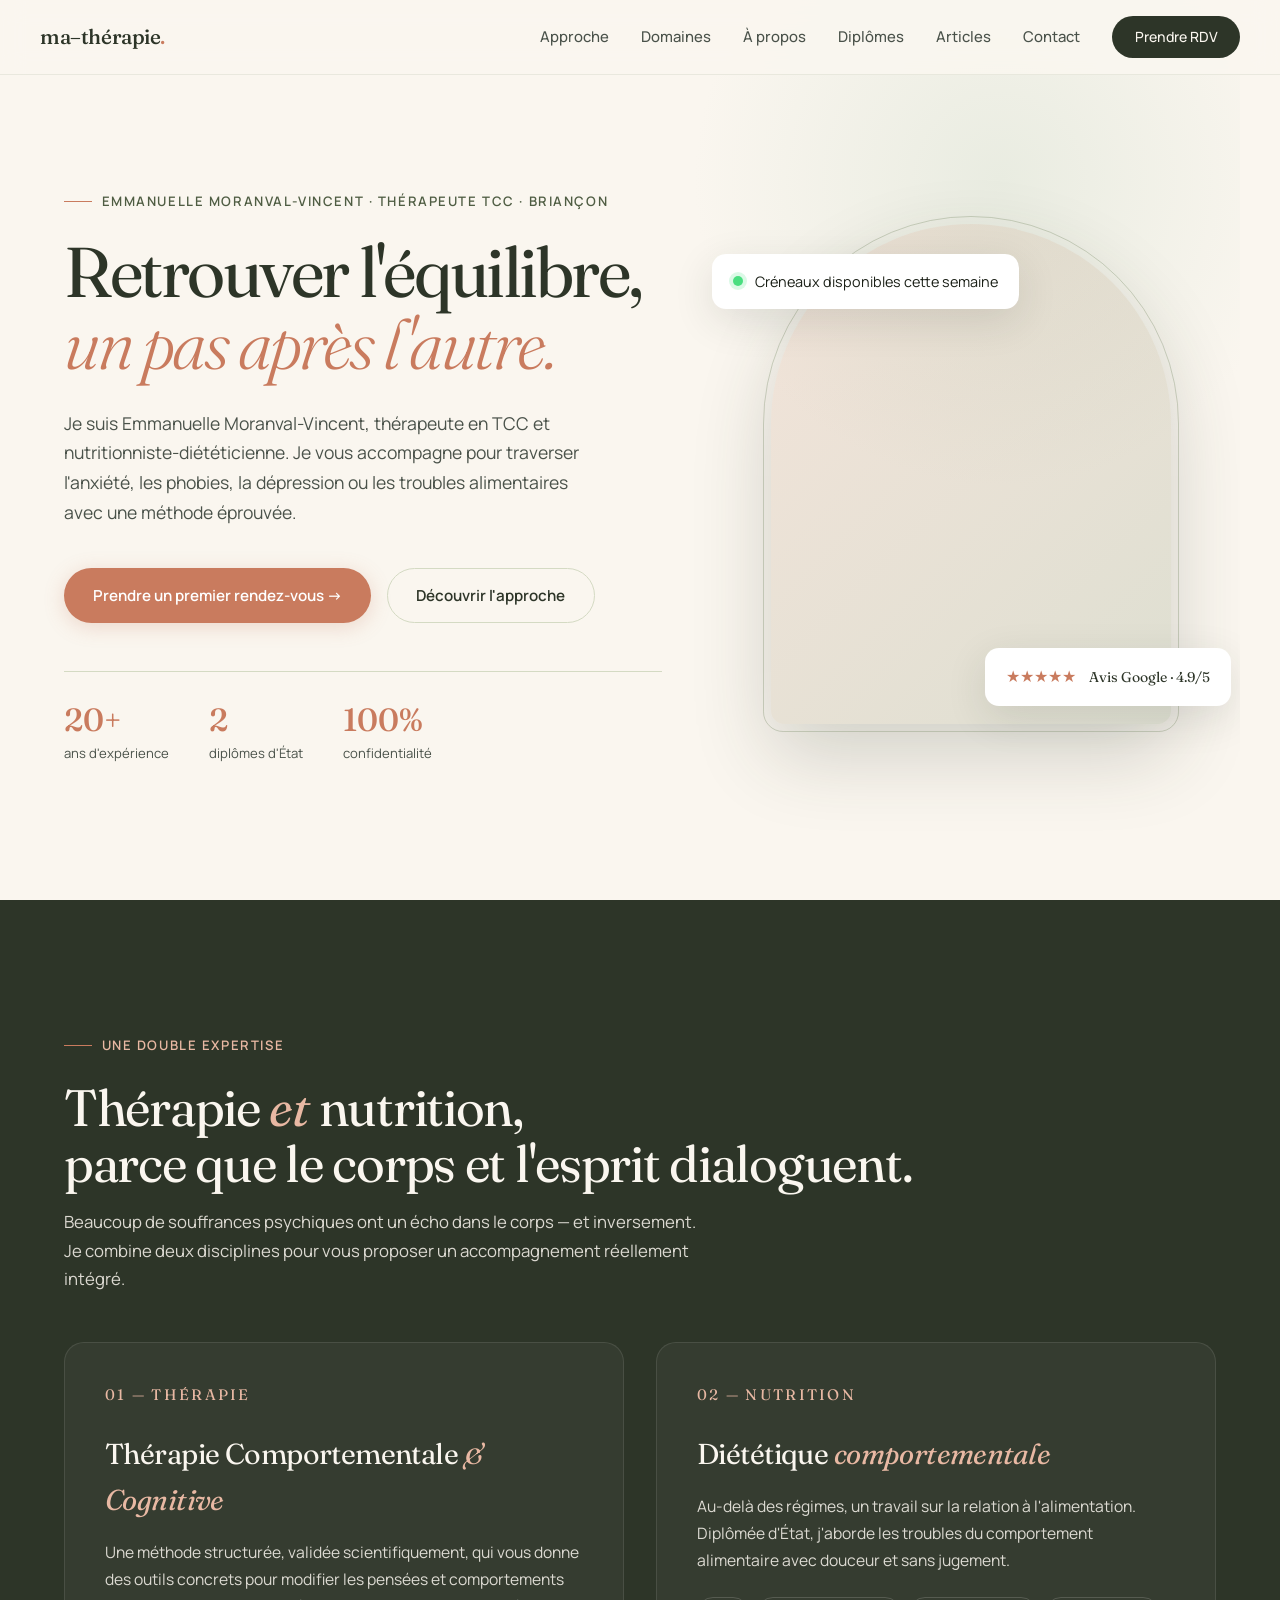
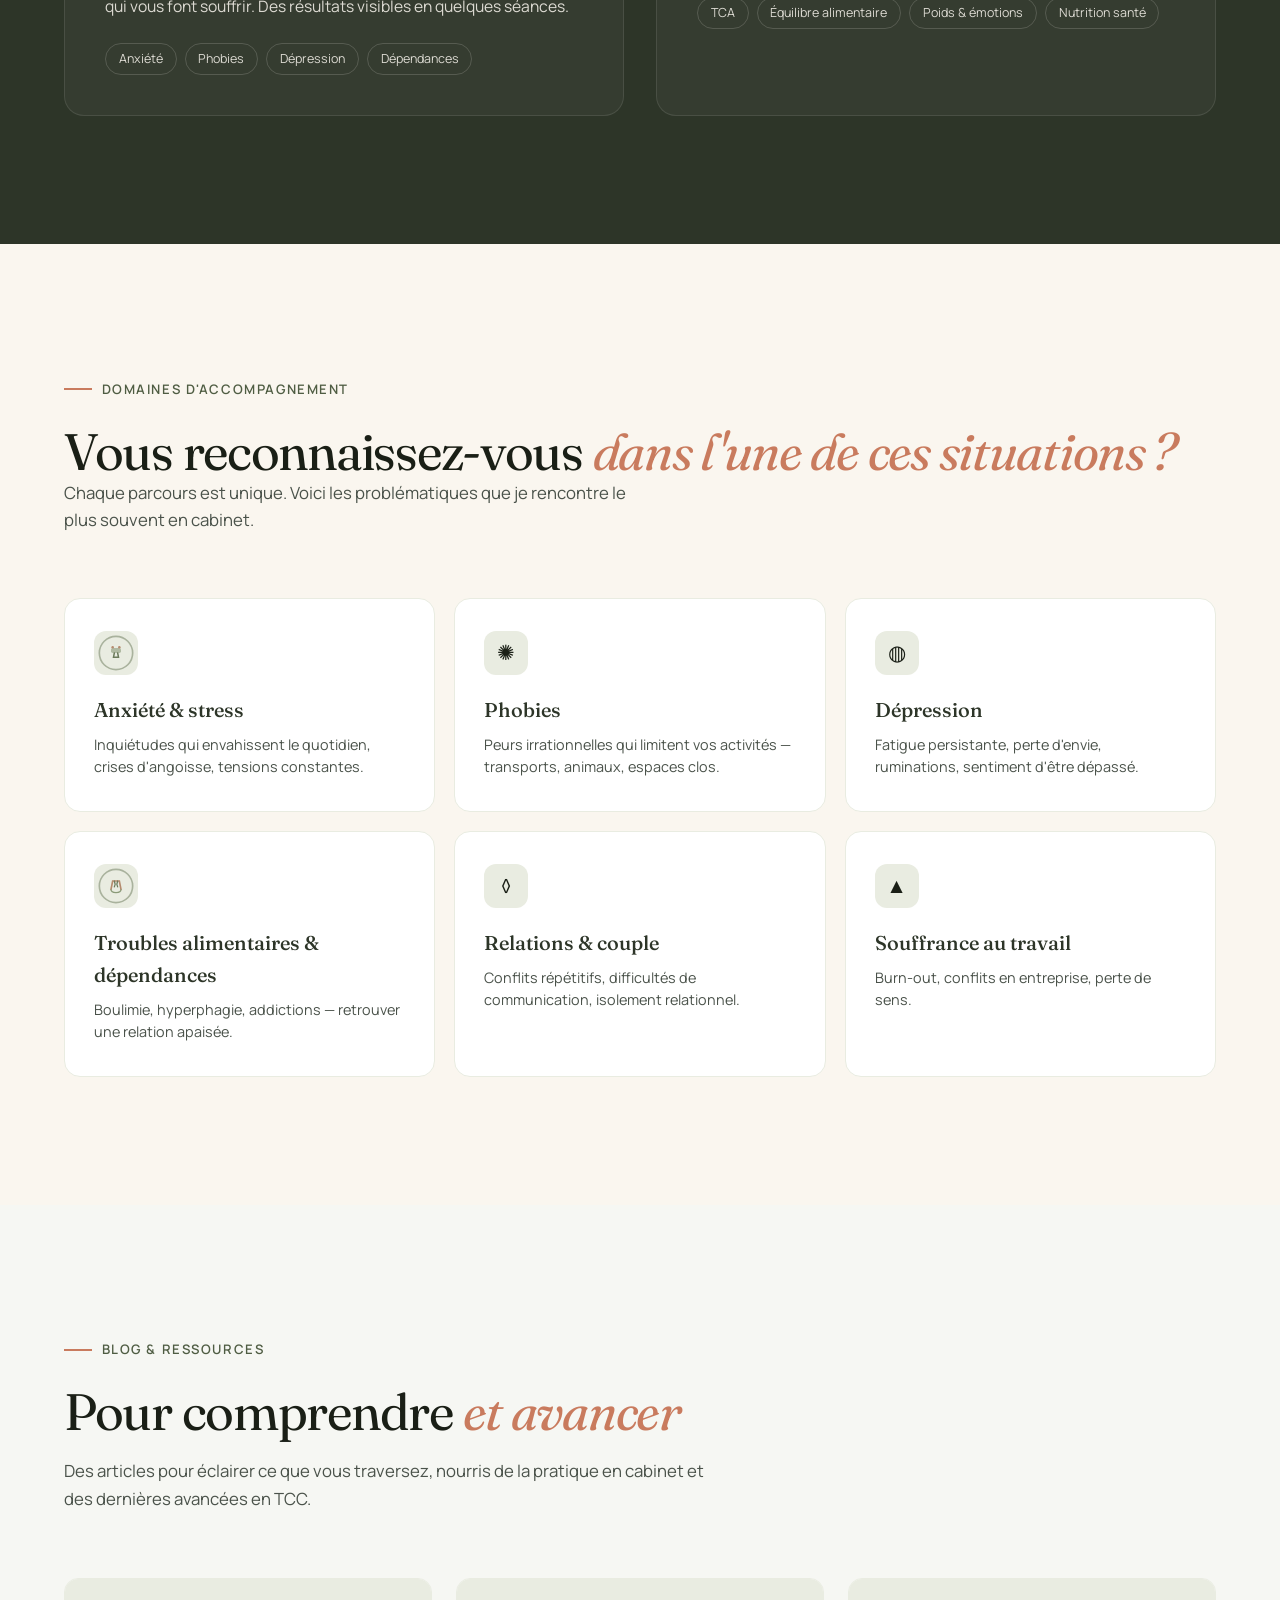
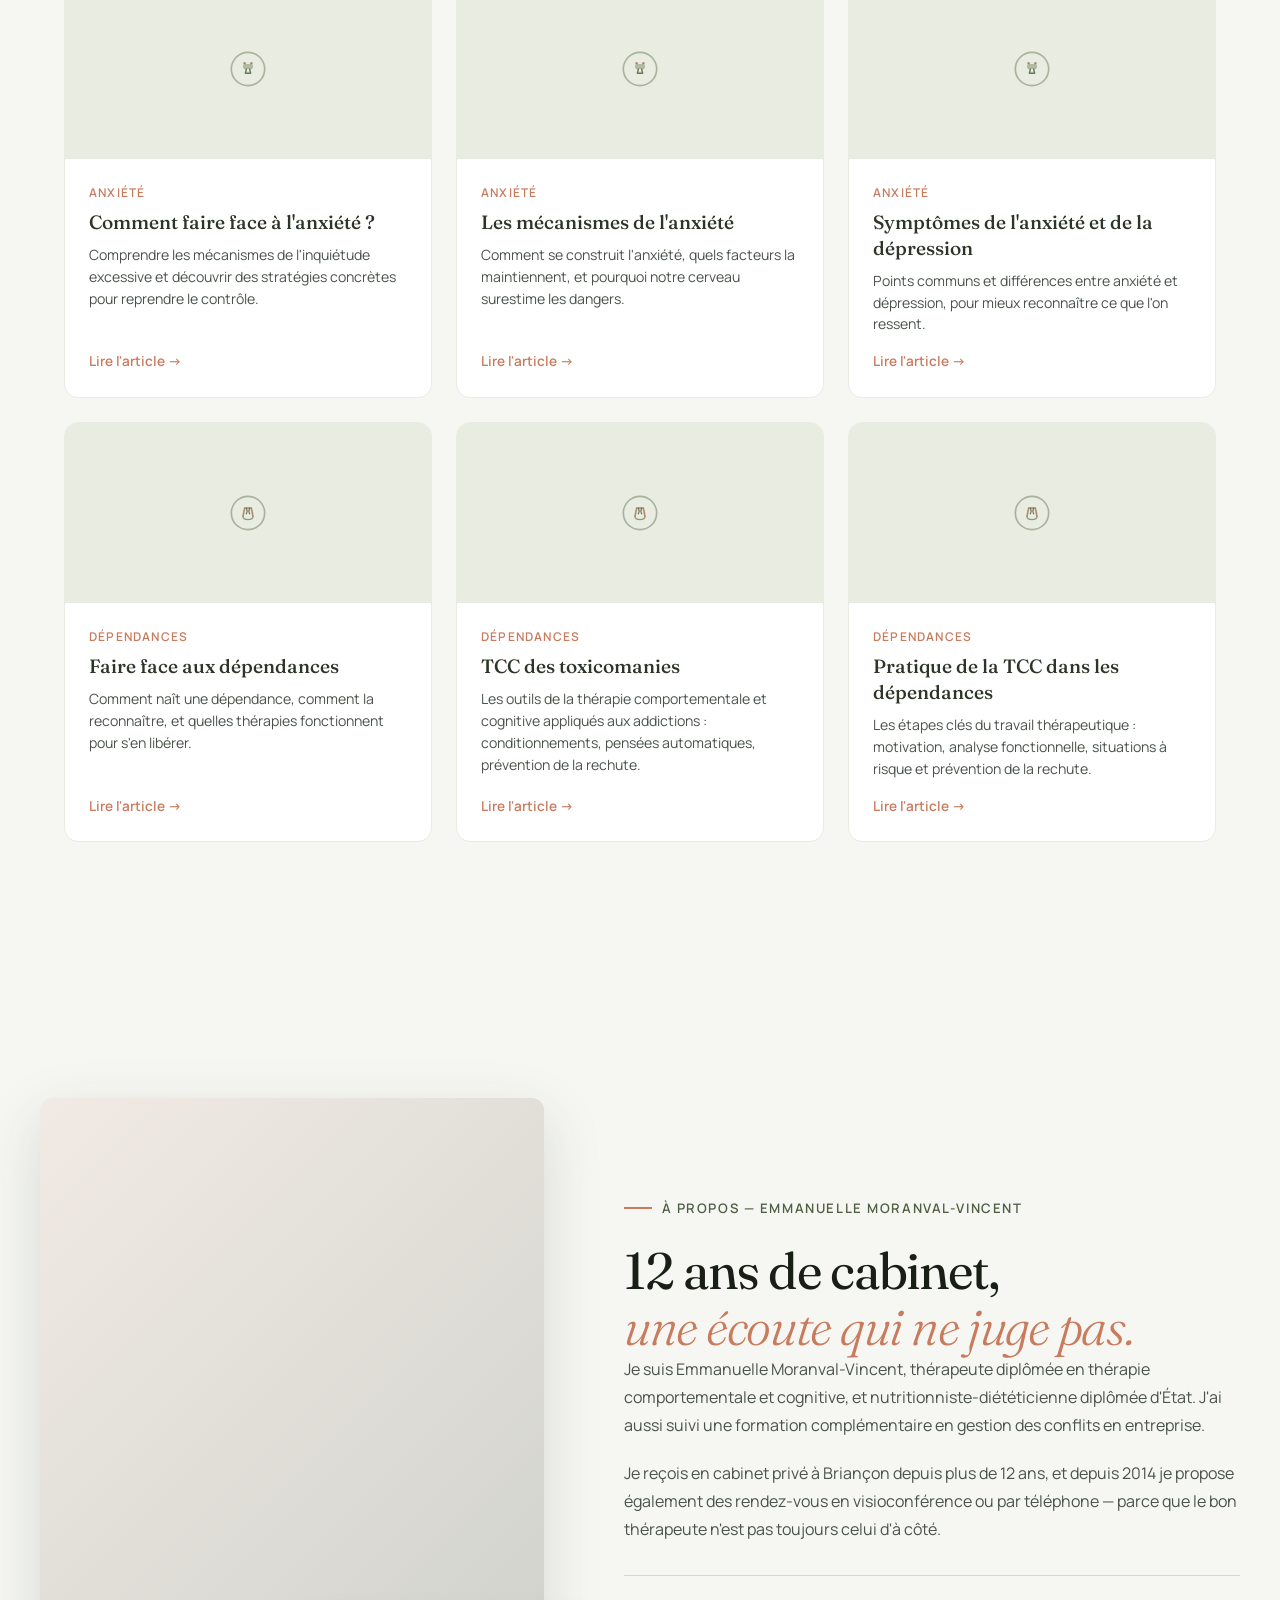
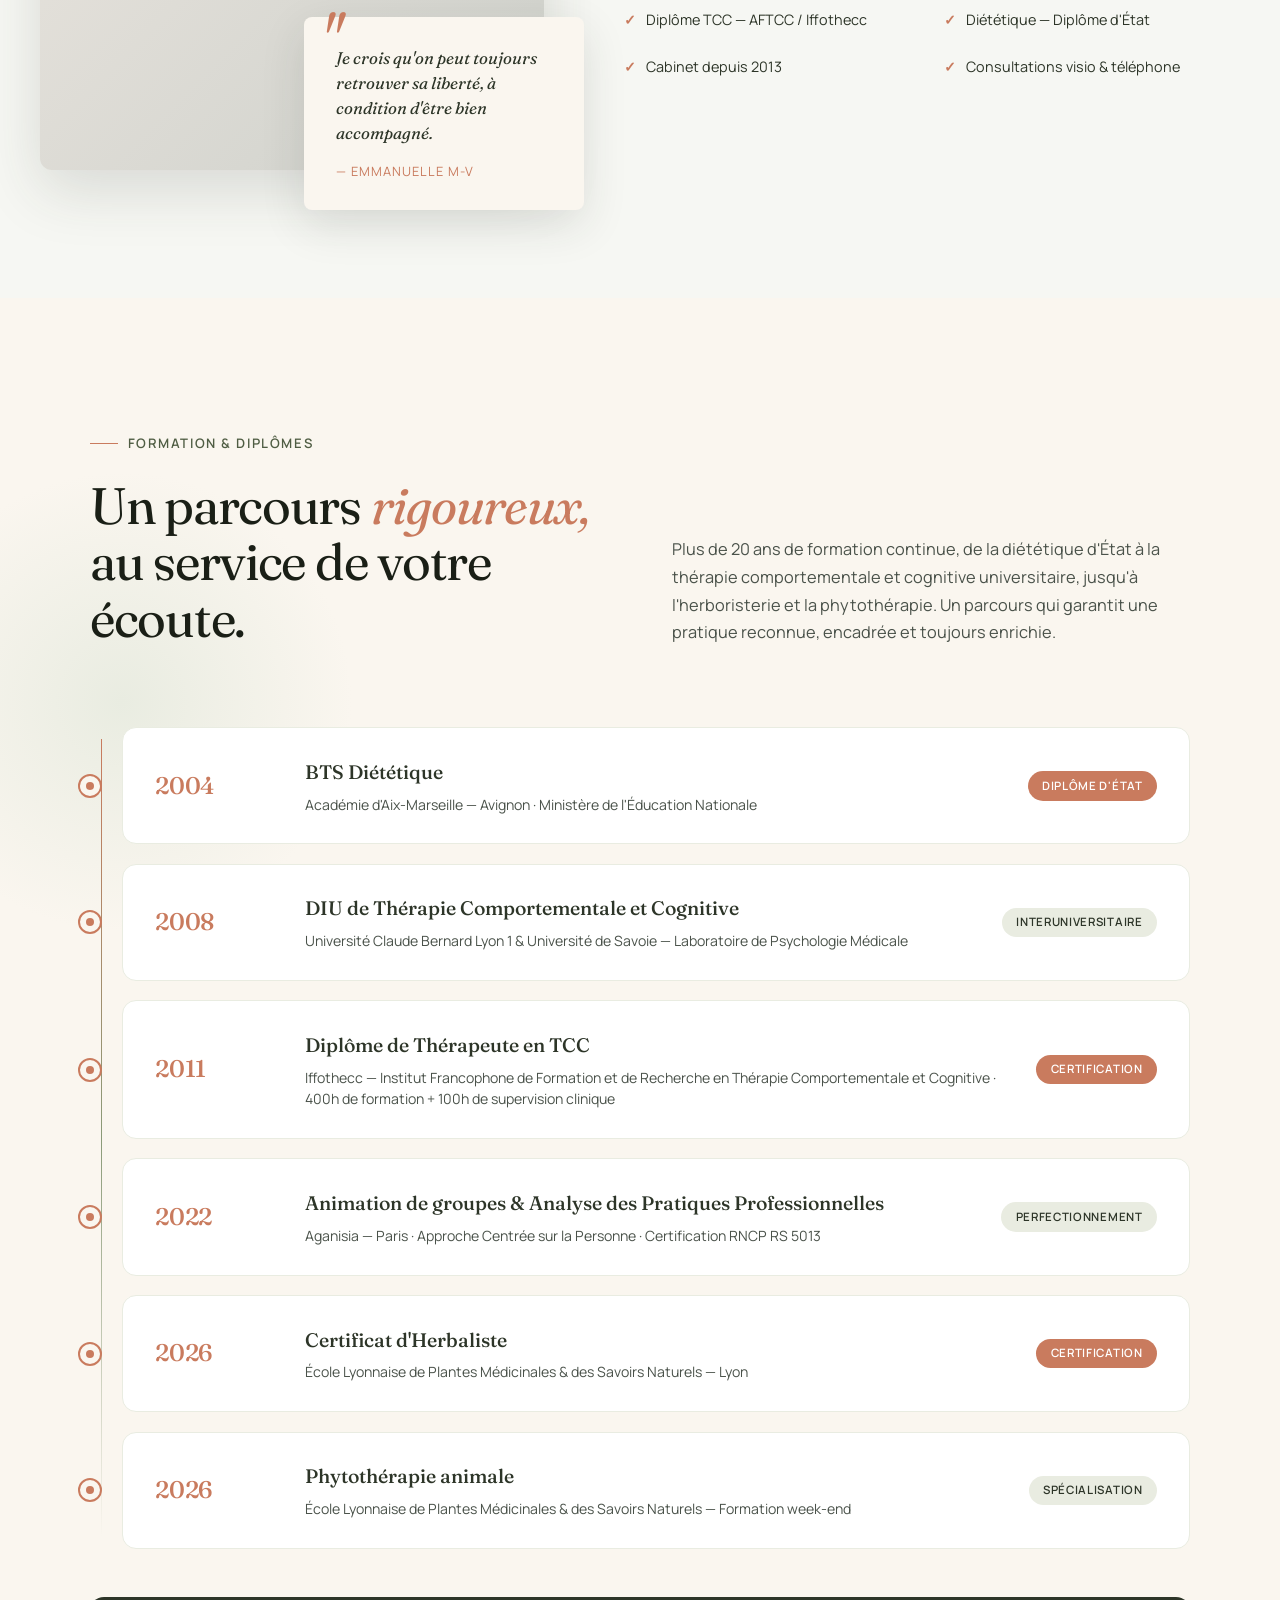
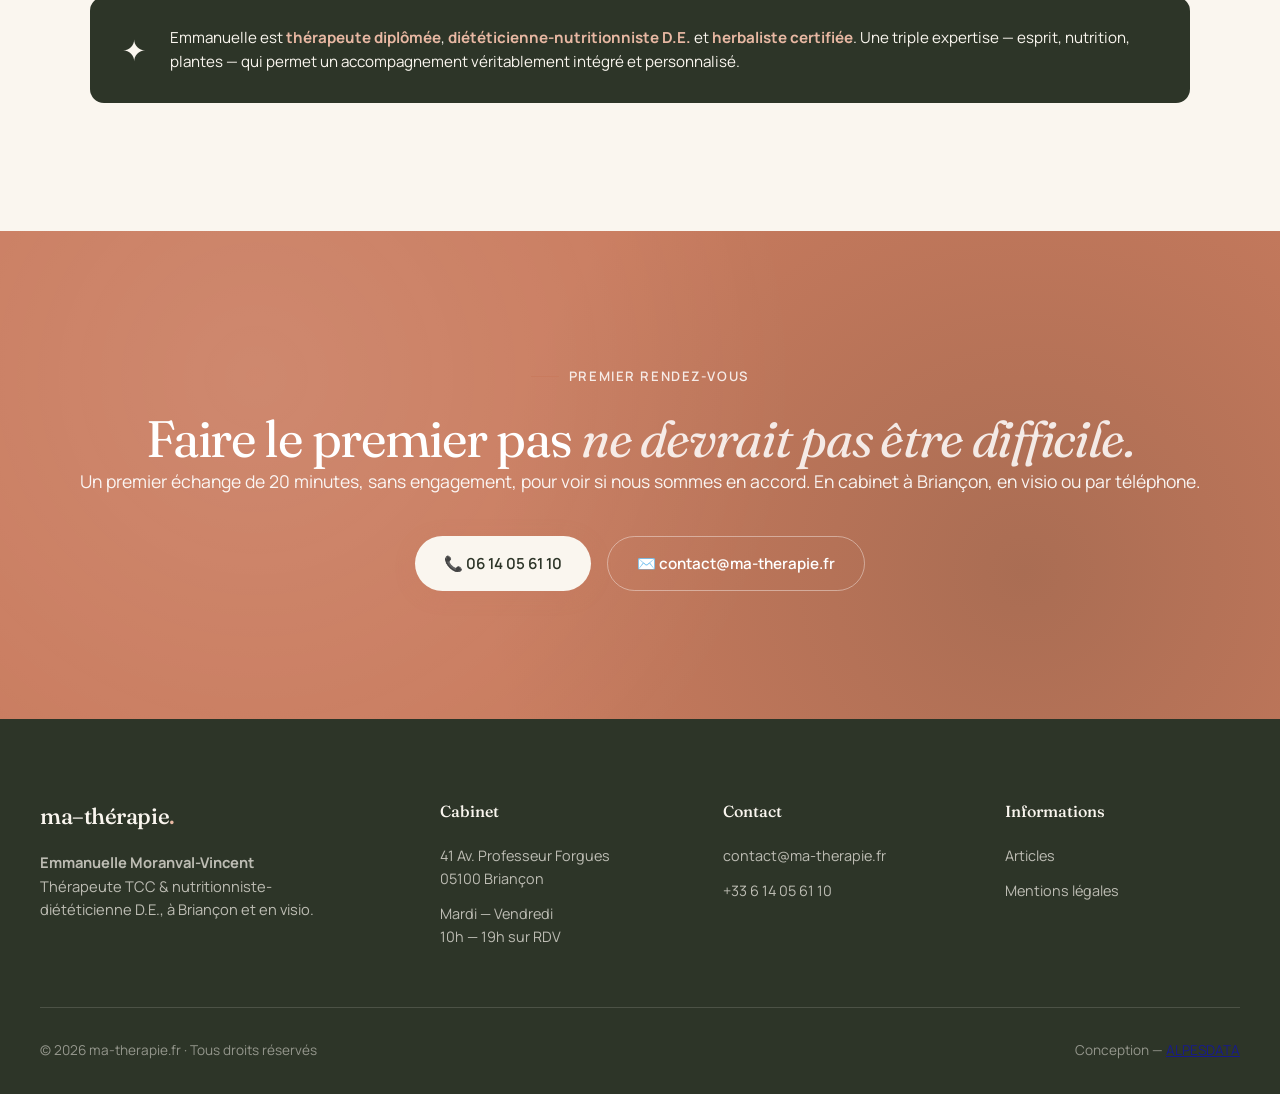
==== index.html @ ed176029 "Ajout lien alpesdata.com (target=_blank) dans toutes les pages" ====
<!DOCTYPE html>
<html lang="fr">
<head>
<meta charset="UTF-8">
<meta name="viewport" content="width=device-width, initial-scale=1.0">
<title>Emmanuelle Moranval-Vincent — Thérapeute TCC & Diététicienne à Briançon</title>
<meta name="description" content="Emmanuelle Moranval-Vincent, thérapeute TCC et nutritionniste-diététicienne D.E. à Briançon. Consultations en cabinet, visio ou téléphone. Anxiété, phobies, dépression, troubles alimentaires.">
<link rel="stylesheet" href="css/style.css">


  <meta property="og:type" content="website">
  <meta property="og:url" content="https://ma-therapie.fr/">
  <meta property="og:title" content="Emmanuelle Moranval-Vincent — Thérapeute TCC & Diététicienne à Briançon">
  <meta property="og:description" content="Emmanuelle Moranval-Vincent, thérapeute TCC et nutritionniste-diététicienne D.E. à Briançon. Consultations en cabinet, visio ou téléphone. Anxiété, phobies, dépression, troubles alimentaires.">
  <meta property="og:image" content="https://ma-therapie.fr/img/therapeute.jpg">
  <meta property="og:image:width" content="1200">
  <meta property="og:image:height" content="630">
  <meta property="og:locale" content="fr_FR">
  <meta name="twitter:card" content="summary_large_image">
  <meta name="twitter:title" content="Emmanuelle Moranval-Vincent — Thérapeute TCC & Diététicienne à Briançon">
  <meta name="twitter:description" content="Emmanuelle Moranval-Vincent, thérapeute TCC et nutritionniste-diététicienne D.E. à Briançon. Consultations en cabinet, visio ou téléphone. Anxiété, phobies, dépression, troubles alimentaires.">
  <link rel="canonical" href="https://ma-therapie.fr/">
  <script type="application/ld+json">
{
      "@context": "https://schema.org",
      "@type": ["LocalBusiness", "HealthAndBeautyBusiness"],
      "name": "Emmanuelle Moranval-Vincent — Thérapeute TCC & Diététicienne",
      "description": "Thérapeute TCC et nutritionniste-diététicienne D.E. à Briançon. Consultations en cabinet, visio ou téléphone.",
      "url": "https://ma-therapie.fr",
      "telephone": "+33 6 14 05 61 10",
      "email": "contact@ma-therapie.fr",
      "image": "https://ma-therapie.fr/img/therapeute.jpg",
      "address": {
        "@type": "PostalAddress",
        "streetAddress": "41 Avenue Professeur Forgues",
        "addressLocality": "Briançon",
        "postalCode": "05100",
        "addressCountry": "FR"
      },
      "openingHoursSpecification": [
        {"@type": "OpeningHoursSpecification", "dayOfWeek": ["Tuesday","Wednesday","Thursday","Friday"], "opens": "10:00", "closes": "19:00"}
      ],
      "priceRange": "€€",
      "sameAs": ["https://ma-therapie.fr"]
    }
  </script>
</head>
<body>

<nav>
  <div class="nav-inner">
    <a href="/" class="logo">ma–thérapie<em>.</em></a>
    <button class="hamburger" aria-label="Menu"><span></span><span></span><span></span></button>
    <div class="nav-links">
      <a href="#approach">Approche</a>
      <a href="#expertise">Domaines</a>
      <a href="#about">À propos</a>
      <a href="#diplomas">Diplômes</a>
      <a href="articles/">Articles</a>
      <a href="#contact">Contact</a>
      <a href="#booking" class="nav-cta">Prendre RDV</a>
    </div>
  </div>
</nav>

<!-- HERO -->
<section class="hero fade-in">
  <div class="hero-content">
    <div class="eyebrow">Emmanuelle Moranval-Vincent · Thérapeute TCC · Briançon</div>
    <h1>
      Retrouver l'équilibre,<br>
      <em>un pas après l'autre.</em>
    </h1>
    <p class="hero-desc">
      Je suis Emmanuelle Moranval-Vincent, thérapeute en TCC et nutritionniste-diététicienne. Je vous accompagne pour traverser l'anxiété, les phobies, la dépression ou les troubles alimentaires avec une méthode éprouvée.
    </p>
    <div class="cta-group">
      <a href="#booking" class="btn-primary">Prendre un premier rendez-vous →</a>
      <a href="#approach" class="btn-secondary">Découvrir l'approche</a>
    </div>
    <div class="hero-signals">
      <div class="signal-item">
        <div class="num">20+</div>
        <div class="lbl">ans d'expérience</div>
      </div>
      <div class="signal-item">
        <div class="num">2</div>
        <div class="lbl">diplômes d'État</div>
      </div>
      <div class="signal-item">
        <div class="num">100%</div>
        <div class="lbl">confidentialité</div>
      </div>
    </div>
  </div>
  <div class="hero-visual">
    <div class="portrait-frame"></div>
    <div class="floating-badge badge-1">
      <span class="dot"></span>
      <span>Créneaux disponibles cette semaine</span>
    </div>
    <div class="floating-badge badge-2">
      <span class="stars">★★★★★</span>
      <span>Avis Google · 4.9/5</span>
    </div>
  </div>
</section>

<!-- APPROACH -->
<section class="approach" id="approach">
  <div class="container">
    <div class="fade-in">
      <div class="eyebrow" style="color: var(--clay-light);">Une double expertise</div>
      <h2 class="section-title">Thérapie <em>et</em> nutrition,<br>parce que le corps et l'esprit dialoguent.</h2>
      <p class="section-lead">
        Beaucoup de souffrances psychiques ont un écho dans le corps — et inversement. Je combine deux disciplines pour vous proposer un accompagnement réellement intégré.
      </p>
    </div>
    <div class="approach-grid fade-in">
      <div class="approach-card">
        <div class="card-num">01 — THÉRAPIE</div>
        <h3 class="card-title">Thérapie Comportementale <em>& Cognitive</em></h3>
        <p class="card-desc">
          Une méthode structurée, validée scientifiquement, qui vous donne des outils concrets pour modifier les pensées et comportements qui vous font souffrir. Des résultats visibles en quelques séances.
        </p>
        <div class="card-tags">
          <span class="tag">Anxiété</span>
          <span class="tag">Phobies</span>
          <span class="tag">Dépression</span>
          <span class="tag">Dépendances</span>
        </div>
      </div>
      <div class="approach-card">
        <div class="card-num">02 — NUTRITION</div>
        <h3 class="card-title">Diététique <em>comportementale</em></h3>
        <p class="card-desc">
          Au-delà des régimes, un travail sur la relation à l'alimentation. Diplômée d'État, j'aborde les troubles du comportement alimentaire avec douceur et sans jugement.
        </p>
        <div class="card-tags">
          <span class="tag">TCA</span>
          <span class="tag">Équilibre alimentaire</span>
          <span class="tag">Poids & émotions</span>
          <span class="tag">Nutrition santé</span>
        </div>
      </div>
    </div>
  </div>
</section>

<!-- EXPERTISE -->
<section class="expertise" id="expertise">
  <div class="container fade-in">
    <div class="eyebrow">Domaines d'accompagnement</div>
    <h2 class="section-title">Vous reconnaissez-vous <em>dans l'une de ces situations ?</em></h2>
    <p class="subtitle">Chaque parcours est unique. Voici les problématiques que je rencontre le plus souvent en cabinet.</p>
    <div class="expertise-grid">
      <a href="articles/anxiete-comment-faire-face.html" class="expertise-item">
        <div class="exp-icon"><svg viewBox="0 0 48 48" fill="none" xmlns="http://www.w3.org/2000/svg" width="40" height="40"><circle cx="24" cy="24" r="20" stroke="#6b7a5b" stroke-width="2" fill="#e9ece1" opacity="0.5"/><path d="M18 20c0-1.1.9-2 2-2h8a2 2 0 012 2v2a2 2 0 01-2 2h-8a2 2 0 01-2-2v-2z" fill="#8a9a78" opacity="0.6"/><path d="M22 24l-1 5h6l-1-5" stroke="#6b7a5b" stroke-width="1.8" stroke-linecap="round"/><circle cx="20" cy="17" r="1.5" fill="#b58b6e"/><circle cx="28" cy="17" r="1.5" fill="#b58b6e"/></svg></div>
        <h3 class="exp-title">Anxiété & stress</h3>
        <p class="exp-desc">Inquiétudes qui envahissent le quotidien, crises d'angoisse, tensions constantes.</p>
      </a>
      <div class="expertise-item">
        <div class="exp-icon">✺</div>
        <h3 class="exp-title">Phobies</h3>
        <p class="exp-desc">Peurs irrationnelles qui limitent vos activités — transports, animaux, espaces clos.</p>
      </div>
      <div class="expertise-item">
        <div class="exp-icon">◍</div>
        <h3 class="exp-title">Dépression</h3>
        <p class="exp-desc">Fatigue persistante, perte d'envie, ruminations, sentiment d'être dépassé.</p>
      </div>
      <a href="articles/faire-face-aux-dependances.html" class="expertise-item">
        <div class="exp-icon"><svg viewBox="0 0 48 48" fill="none" xmlns="http://www.w3.org/2000/svg" width="40" height="40"><circle cx="24" cy="24" r="20" stroke="#6b7a5b" stroke-width="2" fill="#e9ece1" opacity="0.5"/><path d="M18 28l2-10h8l2 10" stroke="#b58b6e" stroke-width="2" stroke-linecap="round"/><path d="M18 28c0 2 2 4 6 4s6-2 6-4" stroke="#8a9a78" stroke-width="1.5" fill="none"/><path d="M22 18l1 4-1 3" stroke="#6b7a5b" stroke-width="1.5" stroke-linecap="round"/><path d="M26 18l-1 4 1 3" stroke="#6b7a5b" stroke-width="1.5" stroke-linecap="round"/></svg></div>
        <h3 class="exp-title">Troubles alimentaires & dépendances</h3>
        <p class="exp-desc">Boulimie, hyperphagie, addictions — retrouver une relation apaisée.</p>
      </a>
      <div class="expertise-item">
        <div class="exp-icon">◊</div>
        <h3 class="exp-title">Relations & couple</h3>
        <p class="exp-desc">Conflits répétitifs, difficultés de communication, isolement relationnel.</p>
      </div>
      <div class="expertise-item">
        <div class="exp-icon">▲</div>
        <h3 class="exp-title">Souffrance au travail</h3>
        <p class="exp-desc">Burn-out, conflits en entreprise, perte de sens.</p>
      </div>
    </div>
  </div>
</section>

<!-- BLOG PREVIEW -->
<section class="blog-preview" id="articles">
  <div class="container fade-in">
    <div class="eyebrow">Blog & ressources</div>
    <h2 class="section-title">Pour comprendre <em>et avancer</em></h2>
    <p class="section-lead">Des articles pour éclairer ce que vous traversez, nourris de la pratique en cabinet et des dernières avancées en TCC.</p>

    <div class="article-grid">
      <a href="articles/anxiete-comment-faire-face.html" class="article-card">
        <div class="thumb">
        <svg viewBox="0 0 48 48" fill="none" xmlns="http://www.w3.org/2000/svg" width="40" height="40"><circle cx="24" cy="24" r="20" stroke="#6b7a5b" stroke-width="2" fill="#e9ece1" opacity="0.5"/><path d="M18 20c0-1.1.9-2 2-2h8a2 2 0 012 2v2a2 2 0 01-2 2h-8a2 2 0 01-2-2v-2z" fill="#8a9a78" opacity="0.6"/><path d="M22 24l-1 5h6l-1-5" stroke="#6b7a5b" stroke-width="1.8" stroke-linecap="round"/><circle cx="20" cy="17" r="1.5" fill="#b58b6e"/><circle cx="28" cy="17" r="1.5" fill="#b58b6e"/></svg>
      </div>
        <div class="body">
          <div class="cat">Anxiété</div>
          <h3>Comment faire face à l'anxiété ?</h3>
          <p class="excerpt">Comprendre les mécanismes de l'inquiétude excessive et découvrir des stratégies concrètes pour reprendre le contrôle.</p>
          <span class="read-more">Lire l'article →</span>
        </div>
      </a>

      <a href="articles/mecanismes-anxiete.html" class="article-card">
        <div class="thumb">
        <svg viewBox="0 0 48 48" fill="none" xmlns="http://www.w3.org/2000/svg" width="40" height="40"><circle cx="24" cy="24" r="20" stroke="#6b7a5b" stroke-width="2" fill="#e9ece1" opacity="0.5"/><path d="M18 20c0-1.1.9-2 2-2h8a2 2 0 012 2v2a2 2 0 01-2 2h-8a2 2 0 01-2-2v-2z" fill="#8a9a78" opacity="0.6"/><path d="M22 24l-1 5h6l-1-5" stroke="#6b7a5b" stroke-width="1.8" stroke-linecap="round"/><circle cx="20" cy="17" r="1.5" fill="#b58b6e"/><circle cx="28" cy="17" r="1.5" fill="#b58b6e"/></svg>
      </div>
        <div class="body">
          <div class="cat">Anxiété</div>
          <h3>Les mécanismes de l'anxiété</h3>
          <p class="excerpt">Comment se construit l'anxiété, quels facteurs la maintiennent, et pourquoi notre cerveau surestime les dangers.</p>
          <span class="read-more">Lire l'article →</span>
        </div>
      </a>

      <a href="articles/symptomes-anxiete.html" class="article-card">
        <div class="thumb">
        <svg viewBox="0 0 48 48" fill="none" xmlns="http://www.w3.org/2000/svg" width="40" height="40"><circle cx="24" cy="24" r="20" stroke="#6b7a5b" stroke-width="2" fill="#e9ece1" opacity="0.5"/><path d="M18 20c0-1.1.9-2 2-2h8a2 2 0 012 2v2a2 2 0 01-2 2h-8a2 2 0 01-2-2v-2z" fill="#8a9a78" opacity="0.6"/><path d="M22 24l-1 5h6l-1-5" stroke="#6b7a5b" stroke-width="1.8" stroke-linecap="round"/><circle cx="20" cy="17" r="1.5" fill="#b58b6e"/><circle cx="28" cy="17" r="1.5" fill="#b58b6e"/></svg>
      </div>
        <div class="body">
          <div class="cat">Anxiété</div>
          <h3>Symptômes de l'anxiété et de la dépression</h3>
          <p class="excerpt">Points communs et différences entre anxiété et dépression, pour mieux reconnaître ce que l'on ressent.</p>
          <span class="read-more">Lire l'article →</span>
        </div>
      </a>

      <a href="articles/faire-face-aux-dependances.html" class="article-card">
        <div class="thumb">
        <svg viewBox="0 0 48 48" fill="none" xmlns="http://www.w3.org/2000/svg" width="40" height="40"><circle cx="24" cy="24" r="20" stroke="#6b7a5b" stroke-width="2" fill="#e9ece1" opacity="0.5"/><path d="M18 28l2-10h8l2 10" stroke="#b58b6e" stroke-width="2" stroke-linecap="round"/><path d="M18 28c0 2 2 4 6 4s6-2 6-4" stroke="#8a9a78" stroke-width="1.5" fill="none"/><path d="M22 18l1 4-1 3" stroke="#6b7a5b" stroke-width="1.5" stroke-linecap="round"/><path d="M26 18l-1 4 1 3" stroke="#6b7a5b" stroke-width="1.5" stroke-linecap="round"/></svg>
      </div>
        <div class="body">
          <div class="cat">Dépendances</div>
          <h3>Faire face aux dépendances</h3>
          <p class="excerpt">Comment naît une dépendance, comment la reconnaître, et quelles thérapies fonctionnent pour s'en libérer.</p>
          <span class="read-more">Lire l'article →</span>
        </div>
      </a>

      <a href="articles/tcc-toxicomanies.html" class="article-card">
        <div class="thumb">
        <svg viewBox="0 0 48 48" fill="none" xmlns="http://www.w3.org/2000/svg" width="40" height="40"><circle cx="24" cy="24" r="20" stroke="#6b7a5b" stroke-width="2" fill="#e9ece1" opacity="0.5"/><path d="M18 28l2-10h8l2 10" stroke="#b58b6e" stroke-width="2" stroke-linecap="round"/><path d="M18 28c0 2 2 4 6 4s6-2 6-4" stroke="#8a9a78" stroke-width="1.5" fill="none"/><path d="M22 18l1 4-1 3" stroke="#6b7a5b" stroke-width="1.5" stroke-linecap="round"/><path d="M26 18l-1 4 1 3" stroke="#6b7a5b" stroke-width="1.5" stroke-linecap="round"/></svg>
      </div>
        <div class="body">
          <div class="cat">Dépendances</div>
          <h3>TCC des toxicomanies</h3>
          <p class="excerpt">Les outils de la thérapie comportementale et cognitive appliqués aux addictions : conditionnements, pensées automatiques, prévention de la rechute.</p>
          <span class="read-more">Lire l'article →</span>
        </div>
      </a>

      <a href="articles/pratique-tcc-dependances.html" class="article-card">
        <div class="thumb">
        <svg viewBox="0 0 48 48" fill="none" xmlns="http://www.w3.org/2000/svg" width="40" height="40"><circle cx="24" cy="24" r="20" stroke="#6b7a5b" stroke-width="2" fill="#e9ece1" opacity="0.5"/><path d="M18 28l2-10h8l2 10" stroke="#b58b6e" stroke-width="2" stroke-linecap="round"/><path d="M18 28c0 2 2 4 6 4s6-2 6-4" stroke="#8a9a78" stroke-width="1.5" fill="none"/><path d="M22 18l1 4-1 3" stroke="#6b7a5b" stroke-width="1.5" stroke-linecap="round"/><path d="M26 18l-1 4 1 3" stroke="#6b7a5b" stroke-width="1.5" stroke-linecap="round"/></svg>
      </div>
        <div class="body">
          <div class="cat">Dépendances</div>
          <h3>Pratique de la TCC dans les dépendances</h3>
          <p class="excerpt">Les étapes clés du travail thérapeutique : motivation, analyse fonctionnelle, situations à risque et prévention de la rechute.</p>
          <span class="read-more">Lire l'article →</span>
        </div>
      </a>
    </div>
  </div>
</section>

<!-- ABOUT -->
<section class="about" id="about">
  <div class="about-inner">
    <div class="about-visual fade-in">
      <div class="about-quote">
        Je crois qu'on peut toujours retrouver sa liberté, à condition d'être bien accompagné.
        <div style="margin-top: 1rem; font-family: 'Manrope', sans-serif; font-style: normal; font-size: 0.8rem; color: var(--clay); letter-spacing: 0.08em; text-transform: uppercase;">— Emmanuelle M-V</div>
      </div>
    </div>
    <div class="fade-in">
      <div class="eyebrow">À propos — Emmanuelle Moranval-Vincent</div>
      <h2 class="section-title">12 ans de cabinet,<br><em>une écoute qui ne juge pas.</em></h2>
      <p>
        Je suis Emmanuelle Moranval-Vincent, thérapeute diplômée en thérapie comportementale et cognitive, et nutritionniste-diététicienne diplômée d'État. J'ai aussi suivi une formation complémentaire en gestion des conflits en entreprise.
      </p>
      <p>
        Je reçois en cabinet privé à Briançon depuis plus de 12 ans, et depuis 2014 je propose également des rendez-vous en visioconférence ou par téléphone — parce que le bon thérapeute n'est pas toujours celui d'à côté.
      </p>
      <div class="credentials">
        <div class="cred-item">Diplôme TCC — AFTCC / Iffothecc</div>
        <div class="cred-item">Diététique — Diplôme d'État</div>
        <div class="cred-item">Cabinet depuis 2013</div>
        <div class="cred-item">Consultations visio & téléphone</div>
      </div>
    </div>
  </div>
</section>

<!-- DIPLOMAS -->
<section class="diplomas" id="diplomas">
  <div class="diplomas-inner fade-in">
    <div class="diplomas-header">
      <div>
        <div class="eyebrow">Formation & diplômes</div>
        <h2 class="section-title">Un parcours <em>rigoureux,</em><br>au service de votre écoute.</h2>
      </div>
      <p class="header-text">
        Plus de 20 ans de formation continue, de la diététique d'État à la thérapie comportementale et cognitive universitaire, jusqu'à l'herboristerie et la phytothérapie. Un parcours qui garantit une pratique reconnue, encadrée et toujours enrichie.
      </p>
    </div>

    <div class="timeline">
      <div class="timeline-item fade-in">
        <div class="timeline-dot"></div>
        <div class="timeline-year">2004</div>
        <div class="timeline-content">
          <div class="dipl-title">BTS Diététique</div>
          <div class="dipl-institution">Académie d'Aix-Marseille — Avignon · Ministère de l'Éducation Nationale</div>
        </div>
        <div class="timeline-badge accent">Diplôme d'État</div>
      </div>

      <div class="timeline-item fade-in">
        <div class="timeline-dot"></div>
        <div class="timeline-year">2008</div>
        <div class="timeline-content">
          <div class="dipl-title">DIU de Thérapie Comportementale et Cognitive</div>
          <div class="dipl-institution">Université Claude Bernard Lyon 1 & Université de Savoie — Laboratoire de Psychologie Médicale</div>
        </div>
        <div class="timeline-badge">Interuniversitaire</div>
      </div>

      <div class="timeline-item fade-in">
        <div class="timeline-dot"></div>
        <div class="timeline-year">2011</div>
        <div class="timeline-content">
          <div class="dipl-title">Diplôme de Thérapeute en TCC</div>
          <div class="dipl-institution">Iffothecc — Institut Francophone de Formation et de Recherche en Thérapie Comportementale et Cognitive · 400h de formation + 100h de supervision clinique</div>
        </div>
        <div class="timeline-badge accent">Certification</div>
      </div>

      <div class="timeline-item fade-in">
        <div class="timeline-dot"></div>
        <div class="timeline-year">2022</div>
        <div class="timeline-content">
          <div class="dipl-title">Animation de groupes & Analyse des Pratiques Professionnelles</div>
          <div class="dipl-institution">Aganisia — Paris · Approche Centrée sur la Personne · Certification RNCP RS 5013</div>
        </div>
        <div class="timeline-badge">Perfectionnement</div>
      </div>

      <div class="timeline-item fade-in">
        <div class="timeline-dot"></div>
        <div class="timeline-year">2026</div>
        <div class="timeline-content">
          <div class="dipl-title">Certificat d'Herbaliste</div>
          <div class="dipl-institution">École Lyonnaise de Plantes Médicinales & des Savoirs Naturels — Lyon</div>
        </div>
        <div class="timeline-badge accent">Certification</div>
      </div>

      <div class="timeline-item fade-in">
        <div class="timeline-dot"></div>
        <div class="timeline-year">2026</div>
        <div class="timeline-content">
          <div class="dipl-title">Phytothérapie animale</div>
          <div class="dipl-institution">École Lyonnaise de Plantes Médicinales & des Savoirs Naturels — Formation week-end</div>
        </div>
        <div class="timeline-badge">Spécialisation</div>
      </div>
    </div>

    <div class="diplomas-footer fade-in">
      <div class="icon">✦</div>
      <div>
        Emmanuelle est <strong>thérapeute diplômée</strong>, <strong>diététicienne-nutritionniste D.E.</strong> et <strong>herbaliste certifiée</strong>. Une triple expertise — esprit, nutrition, plantes — qui permet un accompagnement véritablement intégré et personnalisé.
      </div>
    </div>
  </div>
</section>

<!-- BOOKING -->
<section class="booking" id="booking">
  <div class="booking-inner container fade-in">
    <div class="eyebrow" style="color: rgba(255,255,255,0.85);">Premier rendez-vous</div>
    <h2 class="section-title">Faire le premier pas <em>ne devrait pas être difficile.</em></h2>
    <p>
      Un premier échange de 20 minutes, sans engagement, pour voir si nous sommes en accord. En cabinet à Briançon, en visio ou par téléphone.
    </p>
    <div class="cta-group">
      <a href="tel:+33614056110" class="btn-primary">📞 06 14 05 61 10</a>
      <a href="mailto:contact@ma-therapie.fr" class="btn-secondary">✉️ contact@ma-therapie.fr</a>
    </div>
  </div>
</section>

<!-- FOOTER -->
<footer id="contact">
  <div class="footer-grid">
    <div class="footer-brand">
      <div class="logo">ma–thérapie<em style="color: var(--clay-light);">.</em></div>
      <p><strong style="color: var(--cream); opacity: 1;">Emmanuelle Moranval-Vincent</strong><br>Thérapeute TCC & nutritionniste-diététicienne D.E., à Briançon et en visio.</p>
    </div>
    <div class="footer-col">
      <h4>Cabinet</h4>
      <p>41 Av. Professeur Forgues<br>05100 Briançon</p>
      <p>Mardi — Vendredi<br>10h — 19h sur RDV</p>
    </div>
    <div class="footer-col">
      <h4>Contact</h4>
      <a href="mailto:contact@ma-therapie.fr">contact@ma-therapie.fr</a>
      <a href="tel:+33614056110">+33 6 14 05 61 10</a>
    </div>
    <div class="footer-col">
      <h4>Informations</h4>
      <a href="articles/">Articles</a>
      <a href="mentions-legales.html">Mentions légales</a>
    </div>
  </div>
  <div class="footer-bottom">
    <span>© 2026 ma-therapie.fr · Tous droits réservés</span>
    <span>Conception — <a href="https://alpesdata.com" target="_blank" rel="noopener">ALPESDATA</a></span>
  </div>
</footer>

<script src="js/main.js"></script>
</body>
</html>
---- css/style.css ----
/* === MA-THÉRAPIE.FR — Design System === */
@import url('https://fonts.googleapis.com/css2?family=Fraunces:ital,opsz,wght@0,9..144,300;0,9..144,400;0,9..144,500;0,9..144,600;1,9..144,400&family=Manrope:wght@300;400;500;600;700&display=swap');

:root {
  --sage-50: #f6f7f3;
  --sage-100: #e9ece1;
  --sage-200: #d4dac3;
  --sage-400: #8a9a78;
  --sage-600: #4f5d43;
  --sage-800: #2d3528;
  --clay: #c97b5e;
  --clay-light: #e8b8a3;
  --cream: #faf6ef;
  --ink: #1a1f16;
  --ink-soft: #4a524a;
  --white: #ffffff;

  --radius-sm: 8px;
  --radius-md: 14px;
  --radius-lg: 20px;
  --radius-full: 100px;
}

* { margin: 0; padding: 0; box-sizing: border-box; }
html { scroll-behavior: smooth; }

body {
  font-family: 'Manrope', sans-serif;
  color: var(--ink);
  background: var(--cream);
  line-height: 1.6;
  -webkit-font-smoothing: antialiased;
}

.serif { font-family: 'Fraunces', serif; font-weight: 400; letter-spacing: -0.02em; }
.italic { font-style: italic; }

img { max-width: 100%; height: auto; display: block; }

.container {
  max-width: 1200px;
  margin: 0 auto;
  padding: 0 1.5rem;
}

/* === BUTTONS === */
.btn-primary, .btn-secondary {
  padding: 0.9rem 1.8rem;
  border-radius: var(--radius-full);
  font-size: 0.95rem;
  font-weight: 600;
  text-decoration: none;
  transition: all 0.3s cubic-bezier(0.4, 0, 0.2, 1);
  display: inline-flex;
  align-items: center;
  gap: 0.6rem;
  border: none;
  cursor: pointer;
}
.btn-primary {
  background: var(--clay);
  color: var(--white);
  box-shadow: 0 4px 20px rgba(201, 123, 94, 0.25);
}
.btn-primary:hover {
  background: var(--sage-800);
  transform: translateY(-2px);
  box-shadow: 0 8px 28px rgba(45, 53, 40, 0.3);
}
.btn-secondary {
  background: transparent;
  color: var(--sage-800);
  border: 1.5px solid var(--sage-200);
}
.btn-secondary:hover { border-color: var(--sage-800); background: var(--white); }

/* === NAV === */
nav {
  position: fixed;
  top: 0; left: 0; right: 0;
  z-index: 100;
  padding: 1rem 1.5rem;
  background: rgba(250, 246, 239, 0.88);
  backdrop-filter: blur(12px);
  -webkit-backdrop-filter: blur(12px);
  display: flex;
  justify-content: space-between;
  align-items: center;
  border-bottom: 1px solid rgba(138, 154, 120, 0.15);
}
.nav-inner { max-width: 1200px; margin: 0 auto; display: flex; justify-content: space-between; align-items: center; width: 100%; padding: 0; }

.logo {
  font-family: 'Fraunces', serif;
  font-size: 1.3rem;
  font-weight: 500;
  letter-spacing: -0.02em;
  color: var(--sage-800);
  text-decoration: none;
}
.logo em { color: var(--clay); font-style: normal; }

.nav-links { display: flex; gap: 2rem; align-items: center; }
.nav-links a {
  color: var(--ink-soft);
  text-decoration: none;
  font-size: 0.93rem;
  font-weight: 500;
  transition: color 0.2s;
}
.nav-links a:hover { color: var(--clay); }

.nav-cta {
  background: var(--sage-800);
  color: var(--cream) !important;
  padding: 0.6rem 1.4rem;
  border-radius: var(--radius-full);
  font-size: 0.88rem !important;
  transition: all 0.3s;
}
.nav-cta:hover { background: var(--clay); color: var(--white) !important; }

/* Hamburger */
.hamburger { display: none; flex-direction: column; gap: 5px; cursor: pointer; padding: 4px; background: none; border: none; }
.hamburger span { width: 24px; height: 2px; background: var(--sage-800); border-radius: 2px; transition: all 0.3s; }

/* === SECTION HEADERS === */
.eyebrow {
  display: inline-flex;
  align-items: center;
  gap: 0.6rem;
  font-size: 0.82rem;
  font-weight: 600;
  letter-spacing: 0.12em;
  text-transform: uppercase;
  color: var(--sage-600);
  margin-bottom: 1.5rem;
}
.eyebrow::before {
  content: '';
  width: 28px; height: 1.5px;
  background: var(--clay);
}

.section-title {
  font-family: 'Fraunces', serif;
  font-size: clamp(2rem, 4vw, 3.2rem);
  line-height: 1.1;
  letter-spacing: -0.025em;
  font-weight: 400;
}
.section-title em { font-style: italic; }
.section-lead {
  font-size: 1.05rem;
  color: var(--ink-soft);
  line-height: 1.7;
  max-width: 640px;
  margin-top: 1rem;
}

/* === FOOTER === */
footer {
  background: var(--sage-800);
  color: var(--cream);
  padding: 5rem 1.5rem 2rem;
}
.footer-grid {
  max-width: 1200px;
  margin: 0 auto;
  display: grid;
  grid-template-columns: 1.5fr 1fr 1fr 1fr;
  gap: 3rem;
  padding-bottom: 3rem;
  border-bottom: 1px solid rgba(250, 246, 239, 0.15);
}
.footer-brand .logo { color: var(--cream); font-size: 1.4rem; margin-bottom: 1rem; display: block; }
.footer-brand p { opacity: 0.7; font-size: 0.92rem; line-height: 1.6; max-width: 320px; }
.footer-col h4 { font-family: 'Fraunces', serif; font-size: 1rem; margin-bottom: 1.2rem; font-weight: 500; }
.footer-col a, .footer-col p { display: block; color: var(--cream); opacity: 0.7; text-decoration: none; font-size: 0.9rem; margin-bottom: 0.7rem; transition: opacity 0.2s; }
.footer-col a:hover { opacity: 1; color: var(--clay-light); }
.footer-bottom { max-width: 1200px; margin: 2rem auto 0; display: flex; justify-content: space-between; font-size: 0.85rem; opacity: 0.5; }

/* === MOBILE NAV === */
@media (max-width: 900px) {
  .hamburger { display: flex; }
  .nav-links {
    position: fixed;
    top: 64px; left: 0; right: 0;
    background: var(--cream);
    flex-direction: column;
    padding: 2rem;
    gap: 1.5rem;
    border-bottom: 1px solid var(--sage-200);
    transform: translateY(-100%);
    opacity: 0;
    pointer-events: none;
    transition: all 0.3s;
  }
  .nav-links.open { transform: translateY(0); opacity: 1; pointer-events: all; }
  .nav-links a { font-size: 1.1rem; }
  
  .footer-grid { grid-template-columns: 1fr; }
  .footer-bottom { flex-direction: column; gap: 0.5rem; text-align: center; }
}


/* === SECTION STYLES (moved from index.html inline) === */
/* === HERO === */
.hero {
  min-height: 100vh;
  padding: 7rem 1.5rem 4rem;
  display: grid;
  grid-template-columns: 1.1fr 0.9fr;
  gap: 4rem;
  align-items: center;
  position: relative;
  overflow: hidden;
  max-width: 1200px;
  margin: 0 auto;
}
.hero::before {
  content: '';
  position: absolute;
  top: -20%; right: -10%;
  width: 60%; height: 80%;
  background: radial-gradient(circle, var(--sage-100) 0%, transparent 60%);
  z-index: 0;
}
.hero-content { position: relative; z-index: 2; }

.hero h1 {
  font-family: 'Fraunces', serif;
  font-size: clamp(2.6rem, 5.5vw, 4.8rem);
  line-height: 1.02;
  letter-spacing: -0.035em;
  color: var(--sage-800);
  margin-bottom: 1.8rem;
  font-weight: 400;
}
.hero h1 em { font-style: italic; color: var(--clay); font-weight: 300; }

.hero-desc {
  font-size: 1.1rem;
  color: var(--ink-soft);
  max-width: 520px;
  margin-bottom: 2.5rem;
  line-height: 1.7;
}

.cta-group { display: flex; gap: 1rem; flex-wrap: wrap; }

.hero-signals {
  display: flex;
  gap: 2.5rem;
  margin-top: 3rem;
  padding-top: 2rem;
  border-top: 1px solid var(--sage-200);
}
.signal-item .num {
  font-family: 'Fraunces', serif;
  font-size: 2rem;
  color: var(--clay);
  line-height: 1;
  font-weight: 500;
}
.signal-item .lbl {
  font-size: 0.82rem;
  color: var(--ink-soft);
  margin-top: 0.4rem;
}

/* Hero visual */
.hero-visual { position: relative; z-index: 1; height: 580px; }
.portrait-frame {
  position: absolute;
  top: 50%; left: 50%;
  transform: translate(-50%, -50%);
  width: 85%;
  max-width: 400px;
  aspect-ratio: 4/5;
  border-radius: 240px 240px 16px 16px;
  background:
    linear-gradient(135deg, rgba(201,123,94,0.15), rgba(138,154,120,0.25)),
    url('img/therapeute.jpg') center/cover;
  box-shadow: 0 30px 80px rgba(45, 53, 40, 0.2);
}
.portrait-frame::after {
  content: '';
  position: absolute;
  inset: -8px;
  border: 1px solid var(--sage-400);
  border-radius: 248px 248px 24px 24px;
  opacity: 0.4;
}
.floating-badge {
  position: absolute;
  background: var(--white);
  padding: 1rem 1.3rem;
  border-radius: var(--radius-md);
  box-shadow: 0 12px 40px rgba(45, 53, 40, 0.12);
  display: flex;
  align-items: center;
  gap: 0.8rem;
  font-size: 0.9rem;
}
.floating-badge .dot {
  width: 10px; height: 10px;
  border-radius: 50%;
  background: #4ade80;
  box-shadow: 0 0 0 4px rgba(74, 222, 128, 0.2);
  animation: pulse 2s infinite;
}
@keyframes pulse {
  0%, 100% { box-shadow: 0 0 0 4px rgba(74, 222, 128, 0.2); }
  50% { box-shadow: 0 0 0 8px rgba(74, 222, 128, 0.1); }
}
.badge-1 { top: 12%; left: -3%; }
.badge-2 { bottom: 10%; right: -3%; font-family: 'Fraunces', serif; font-size: 0.88rem; color: var(--sage-800); }
.badge-2 .stars { color: var(--clay); font-size: 1rem; }

/* === APPROACH === */
.approach {
  padding: 8rem 1.5rem;
  background: var(--sage-800);
  color: var(--cream);
  position: relative;
}
.approach h2 em { color: var(--clay-light); }
.approach .section-lead { color: rgba(250, 246, 239, 0.85); }

.approach-grid {
  display: grid;
  grid-template-columns: repeat(2, 1fr);
  gap: 2rem;
  margin-top: 3rem;
}
.approach-card {
  background: rgba(250, 246, 239, 0.04);
  border: 1px solid rgba(250, 246, 239, 0.1);
  border-radius: var(--radius-lg);
  padding: 2.5rem;
  transition: all 0.4s;
}
.approach-card:hover {
  background: rgba(250, 246, 239, 0.08);
  transform: translateY(-4px);
}
.card-num {
  font-family: 'Fraunces', serif;
  font-size: 0.95rem;
  color: var(--clay-light);
  letter-spacing: 0.15em;
  margin-bottom: 1.5rem;
}
.card-title {
  font-family: 'Fraunces', serif;
  font-size: 1.8rem;
  font-weight: 400;
  margin-bottom: 1rem;
  letter-spacing: -0.02em;
}
.card-title em { font-style: italic; color: var(--clay-light); }
.card-desc {
  font-size: 0.98rem;
  opacity: 0.85;
  line-height: 1.7;
  margin-bottom: 1.5rem;
}
.card-tags { display: flex; flex-wrap: wrap; gap: 0.5rem; }
.tag {
  font-size: 0.78rem;
  padding: 0.3rem 0.8rem;
  border: 1px solid rgba(250, 246, 239, 0.2);
  border-radius: var(--radius-full);
  color: var(--cream);
  opacity: 0.85;
}

/* === EXPERTISE === */
.expertise {
  padding: 8rem 1.5rem;
  background: var(--cream);
}
.expertise h2 em { color: var(--clay); }
.expertise .subtitle {
  color: var(--ink-soft);
  font-size: 1.05rem;
  margin-bottom: 4rem;
  max-width: 580px;
}
.expertise-grid {
  display: grid;
  grid-template-columns: repeat(3, 1fr);
  gap: 1.2rem;
}
.expertise-item {
  background: var(--white);
  padding: 2rem 1.8rem;
  border-radius: 16px;
  border: 1px solid var(--sage-100);
  transition: all 0.3s;
  cursor: pointer;
  text-decoration: none;
  display: block;
  color: inherit;
}
.expertise-item:hover {
  border-color: var(--clay);
  transform: translateY(-3px);
  box-shadow: 0 15px 40px rgba(45, 53, 40, 0.08);
}
.exp-icon {
  width: 44px; height: 44px;
  background: var(--sage-100);
  border-radius: 12px;
  display: flex;
  align-items: center;
  justify-content: center;
  margin-bottom: 1.2rem;
  font-size: 1.3rem;
}
.expertise-item:hover .exp-icon { background: var(--clay-light); }
.exp-title {
  font-family: 'Fraunces', serif;
  font-size: 1.25rem;
  color: var(--sage-800);
  margin-bottom: 0.5rem;
  font-weight: 500;
}
.exp-desc {
  font-size: 0.9rem;
  color: var(--ink-soft);
  line-height: 1.55;
}

/* === BLOG PREVIEW === */
.blog-preview {
  padding: 8rem 1.5rem;
  background: var(--sage-50);
}
.blog-preview h2 em { color: var(--clay); }
.article-grid {
  display: grid;
  grid-template-columns: repeat(3, 1fr);
  gap: 1.5rem;
  margin-top: 4rem;
}
.article-card {
  background: var(--white);
  border-radius: var(--radius-md);
  overflow: hidden;
  border: 1px solid var(--sage-100);
  transition: all 0.3s;
  text-decoration: none;
  color: inherit;
  display: flex;
  flex-direction: column;
}
.article-card:hover {
  transform: translateY(-4px);
  box-shadow: 0 15px 40px rgba(45, 53, 40, 0.1);
  border-color: var(--clay-light);
}
.article-card .thumb {
  height: 180px;
  background: var(--sage-100);
  display: flex;
  align-items: center;
  justify-content: center;
  font-size: 3rem;
}
.article-card .body { padding: 1.5rem; flex: 1; display: flex; flex-direction: column; }
.article-card .cat {
  font-size: 0.75rem;
  text-transform: uppercase;
  letter-spacing: 0.1em;
  color: var(--clay);
  font-weight: 600;
  margin-bottom: 0.5rem;
}
.article-card h3 {
  font-family: 'Fraunces', serif;
  font-size: 1.2rem;
  font-weight: 500;
  color: var(--sage-800);
  margin-bottom: 0.5rem;
  line-height: 1.35;
}
.article-card .excerpt {
  font-size: 0.88rem;
  color: var(--ink-soft);
  line-height: 1.55;
  flex: 1;
}
.article-card .read-more {
  margin-top: 1rem;
  font-size: 0.85rem;
  color: var(--clay);
  font-weight: 600;
}

/* === ABOUT === */
.about {
  padding: 8rem 1.5rem;
  background: var(--sage-50);
}
.about-inner {
  max-width: 1200px;
  margin: 0 auto;
  display: grid;
  grid-template-columns: 0.9fr 1.1fr;
  gap: 5rem;
  align-items: center;
}
.about-visual {
  aspect-ratio: 3/4;
  border-radius: 12px;
  background:
    linear-gradient(135deg, rgba(201,123,94,0.1), rgba(45,53,40,0.2)),
    url('img/cabinet.jpg') center/cover;
  position: relative;
  box-shadow: 0 20px 60px rgba(45, 53, 40, 0.15);
}
.about-quote {
  position: absolute;
  bottom: -40px; right: -40px;
  background: var(--cream);
  padding: 1.8rem 2rem;
  border-radius: 8px;
  max-width: 280px;
  font-family: 'Fraunces', serif;
  font-style: italic;
  font-size: 1.05rem;
  color: var(--sage-800);
  line-height: 1.5;
  box-shadow: 0 15px 45px rgba(45, 53, 40, 0.12);
}
.about-quote::before {
  content: '"';
  position: absolute;
  top: -10px; left: 15px;
  font-size: 4rem;
  color: var(--clay);
  font-family: 'Fraunces', serif;
  line-height: 1;
}
.about h2 em { color: var(--clay); font-weight: 300; }
.about p {
  color: var(--ink-soft);
  font-size: 1rem;
  margin-bottom: 1.2rem;
  line-height: 1.75;
}
.credentials {
  margin-top: 2rem;
  padding-top: 2rem;
  border-top: 1px solid var(--sage-200);
  display: grid;
  grid-template-columns: 1fr 1fr;
  gap: 1.5rem;
}
.cred-item {
  font-size: 0.9rem;
  color: var(--sage-800);
  display: flex;
  align-items: flex-start;
  gap: 0.6rem;
}
.cred-item::before {
  content: '✓';
  color: var(--clay);
  font-weight: 700;
  flex-shrink: 0;
}

/* === DIPLOMAS === */
.diplomas {
  padding: 8rem 1.5rem;
  background: var(--cream);
  position: relative;
  overflow: hidden;
}
.diplomas::before {
  content: '';
  position: absolute;
  top: 10%; left: -10%;
  width: 500px; height: 500px;
  background: radial-gradient(circle, var(--sage-100) 0%, transparent 65%);
  z-index: 0;
}
.diplomas-inner { max-width: 1100px; margin: 0 auto; position: relative; z-index: 1; }

.diplomas-header {
  display: grid;
  grid-template-columns: 1fr 1fr;
  gap: 4rem;
  align-items: end;
  margin-bottom: 5rem;
}
.diplomas h2 em { color: var(--clay); }
.diplomas .header-text {
  color: var(--ink-soft);
  font-size: 1.02rem;
  line-height: 1.7;
}

.timeline { position: relative; padding-left: 3rem; }
.timeline::before {
  content: '';
  position: absolute;
  left: 11px;
  top: 12px;
  bottom: 12px;
  width: 1px;
  background: linear-gradient(to bottom, var(--clay) 0%, var(--sage-400) 50%, transparent 100%);
}
.timeline-item {
  position: relative;
  padding: 1.8rem 2rem;
  margin-bottom: 1.2rem;
  display: grid;
  grid-template-columns: 110px 1fr auto;
  gap: 2.5rem;
  align-items: center;
  background: var(--white);
  border-radius: var(--radius-md);
  margin-left: -1rem;
  border: 1px solid var(--sage-100);
  transition: all 0.3s;
}
.timeline-item:hover {
  transform: translateX(6px);
  border-color: var(--clay-light);
  box-shadow: 0 10px 30px rgba(45, 53, 40, 0.07);
}
.timeline-dot {
  position: absolute;
  left: -2.8rem;
  top: 50%;
  transform: translateY(-50%);
  width: 24px; height: 24px;
  border-radius: 50%;
  background: var(--cream);
  border: 2px solid var(--clay);
  display: flex;
  align-items: center;
  justify-content: center;
}
.timeline-dot::after {
  content: '';
  width: 8px; height: 8px;
  border-radius: 50%;
  background: var(--clay);
}
.timeline-year {
  font-family: 'Fraunces', serif;
  font-size: 1.5rem;
  color: var(--clay);
  font-weight: 500;
  letter-spacing: -0.01em;
}
.timeline-content .dipl-title {
  font-family: 'Fraunces', serif;
  font-size: 1.22rem;
  color: var(--sage-800);
  font-weight: 500;
  margin-bottom: 0.35rem;
}
.timeline-content .dipl-institution {
  font-size: 0.88rem;
  color: var(--ink-soft);
  line-height: 1.5;
}
.timeline-badge {
  font-size: 0.72rem;
  padding: 0.35rem 0.9rem;
  border-radius: var(--radius-full);
  background: var(--sage-100);
  color: var(--sage-800);
  font-weight: 600;
  letter-spacing: 0.06em;
  text-transform: uppercase;
  white-space: nowrap;
}
.timeline-badge.accent { background: var(--clay); color: var(--white); }

.diplomas-footer {
  margin-top: 3rem;
  padding: 1.8rem 2rem;
  background: var(--sage-800);
  color: var(--cream);
  border-radius: var(--radius-md);
  display: flex;
  align-items: center;
  gap: 1.5rem;
  font-size: 0.95rem;
}
.diplomas-footer .icon { font-size: 1.8rem; flex-shrink: 0; }
.diplomas-footer strong { color: var(--clay-light); }

/* === BOOKING === */
.booking {
  padding: 8rem 1.5rem;
  background: var(--clay);
  color: var(--white);
  text-align: center;
  position: relative;
  overflow: hidden;
}
.booking::before {
  content: '';
  position: absolute;
  inset: 0;
  background:
    radial-gradient(circle at 20% 30%, rgba(255,255,255,0.1) 0%, transparent 50%),
    radial-gradient(circle at 80% 70%, rgba(45,53,40,0.2) 0%, transparent 50%);
}
.booking-inner { position: relative; }
.booking h2 em { color: rgba(255,255,255,0.85); }
.booking p {
  font-size: 1.1rem;
  opacity: 0.92;
  margin-bottom: 2.5rem;
  line-height: 1.65;
}
.booking .cta-group { justify-content: center; }
.booking .btn-primary { background: var(--cream); color: var(--sage-800); }
.booking .btn-primary:hover { background: var(--sage-800); color: var(--cream); }
.booking .btn-secondary { color: var(--white); border-color: rgba(255,255,255,0.4); }
.booking .btn-secondary:hover { background: rgba(255,255,255,0.1); border-color: var(--white); }

/* === RESPONSIVE === */
@media (max-width: 900px) {
  .hero { grid-template-columns: 1fr; gap: 3rem; padding: 7rem 1.5rem 3rem; }
  .hero-visual { height: 420px; }
  .approach-grid, .expertise-grid, .article-grid { grid-template-columns: 1fr; }
  .about-inner { grid-template-columns: 1fr; gap: 3rem; }
  .diplomas-header { grid-template-columns: 1fr; gap: 1.5rem; margin-bottom: 3rem; }
  .timeline { padding-left: 2rem; }
  .timeline-item { grid-template-columns: 1fr; gap: 0.5rem; padding: 1.5rem; margin-left: 0; }
  .timeline-item:hover { transform: none; }
  .timeline-dot { left: -2.3rem; }
  .timeline-year { font-size: 1.2rem; }
  .diplomas-footer { flex-direction: column; text-align: center; }
  .about-quote { position: static; margin-top: 1.5rem; max-width: 100%; }
  .credentials { grid-template-columns: 1fr; }
}

/* === FADE IN === */
.fade-in { opacity: 0; transform: translateY(30px); transition: all 0.8s cubic-bezier(0.4, 0, 0.2, 1); }
.fade-in.visible { opacity: 1; transform: translateY(0); }
/* === BREADCRUMB === */
.breadcrumb {
  max-width: 720px;
  margin: 0 auto;
  padding: 7rem 1.5rem 0;
  font-size: 0.85rem;
  color: var(--ink-soft);
}
.breadcrumb a {
  color: var(--clay);
  text-decoration: none;
  transition: opacity 0.2s;
}
.breadcrumb a:hover { opacity: 0.7; }
.breadcrumb .sep {
  margin: 0 0.5rem;
  color: var(--sage-200);
  font-size: 1.1rem;
}
.breadcrumb [aria-current="page"] {
  color: var(--ink-soft);
}
@media (max-width: 900px) {
  .breadcrumb { padding: 7rem 1rem 0; font-size: 0.8rem; }
}
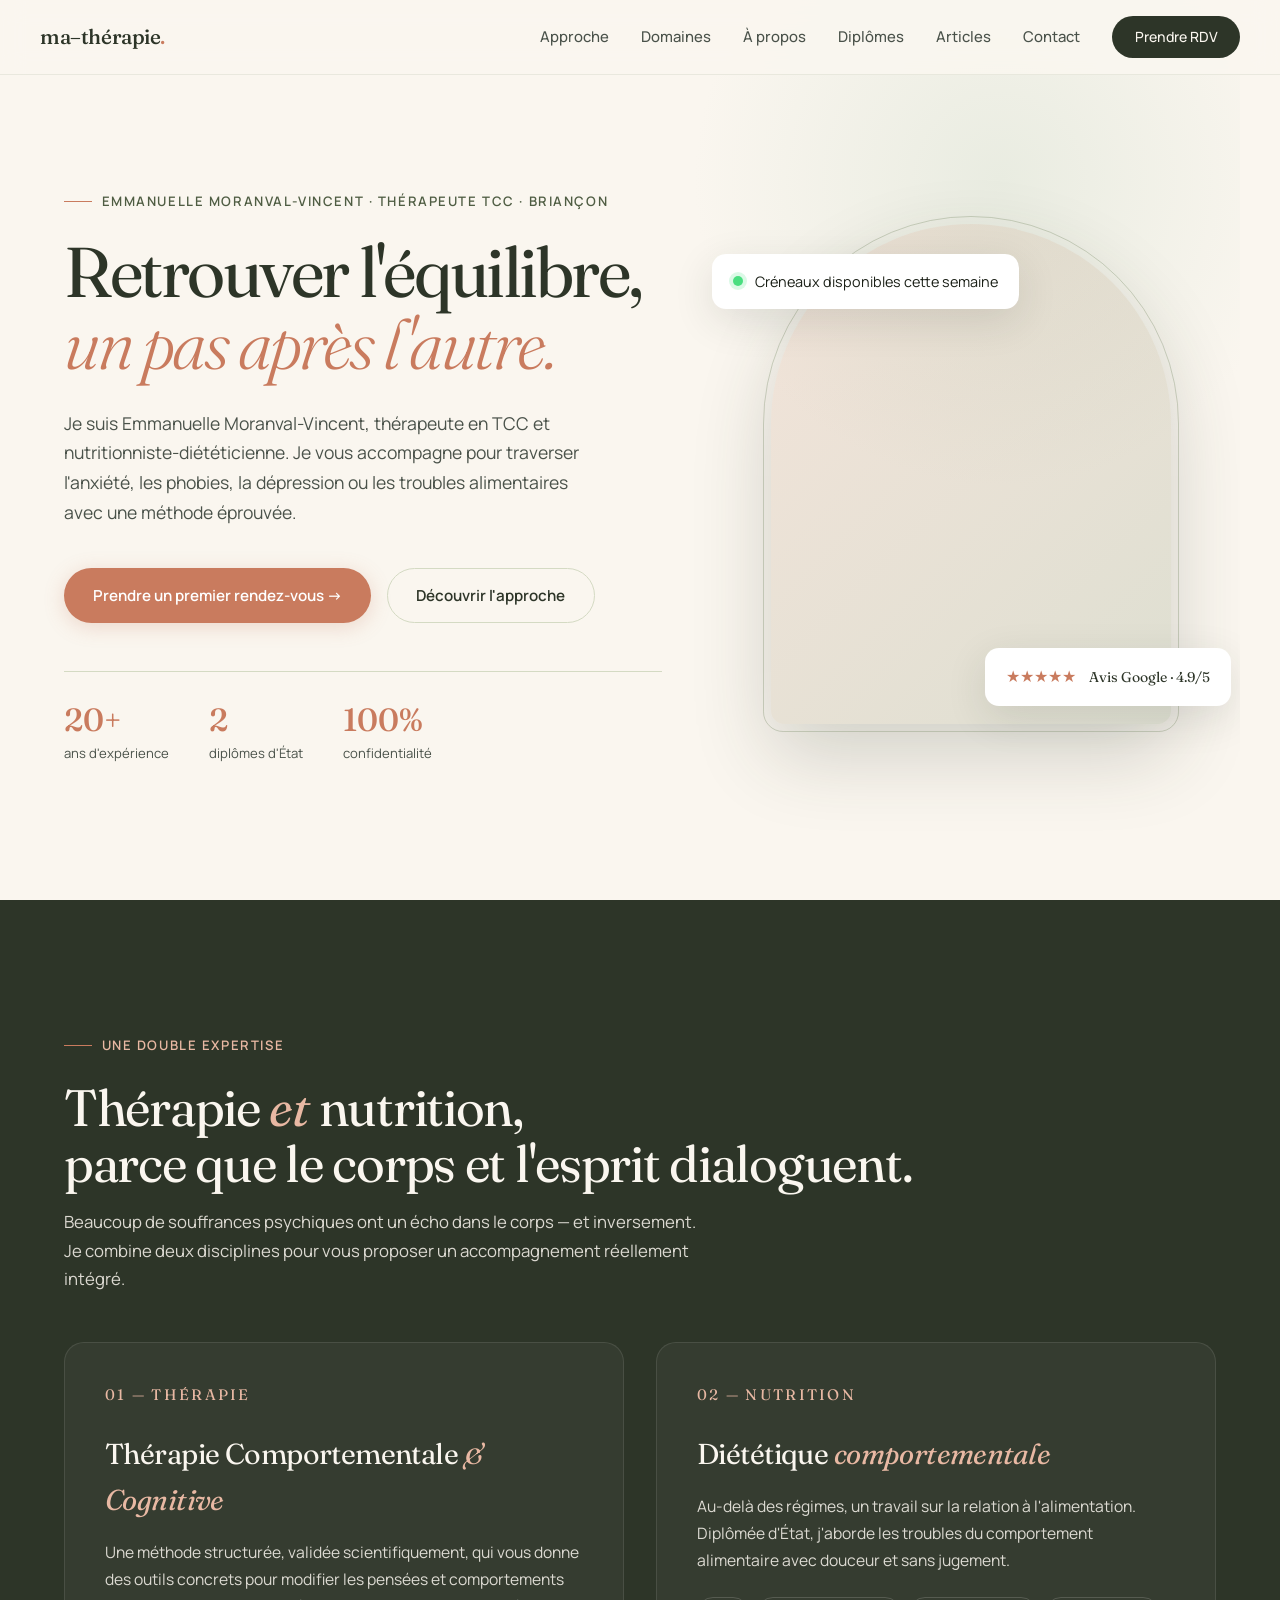
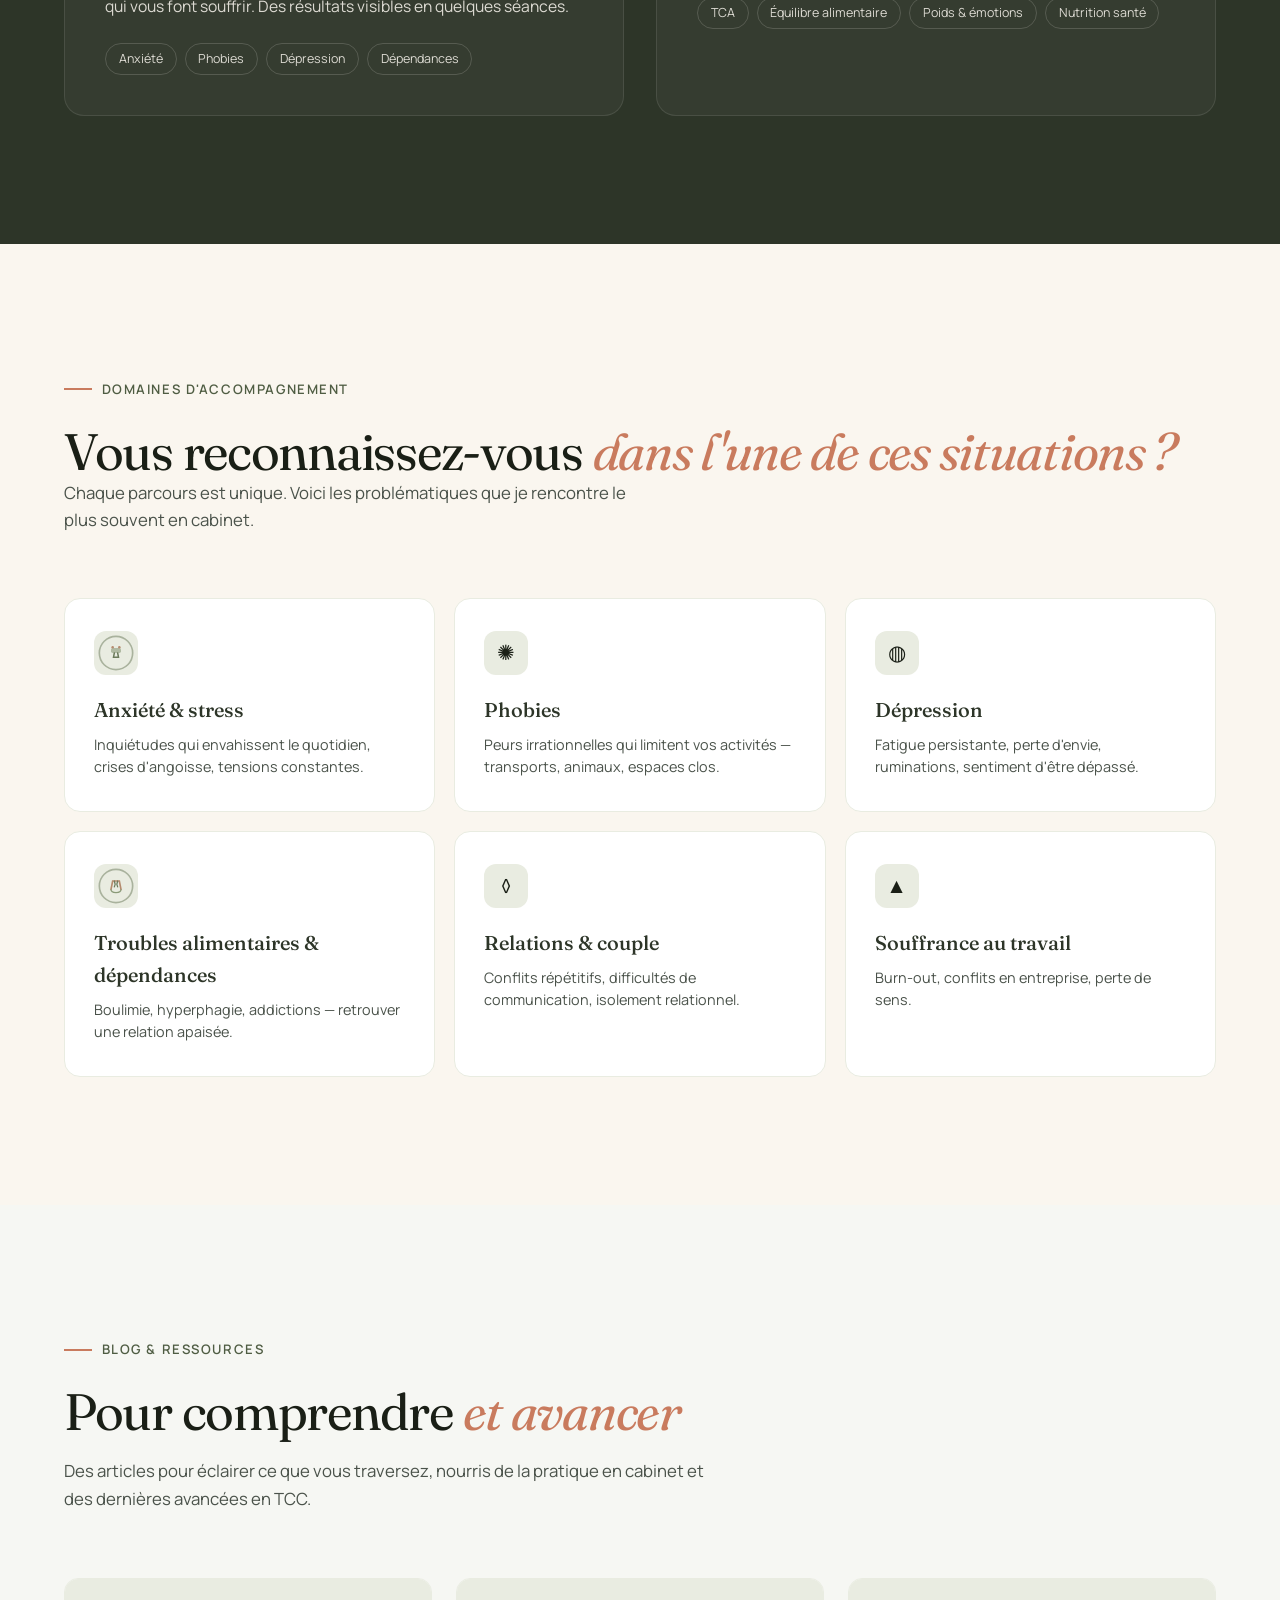
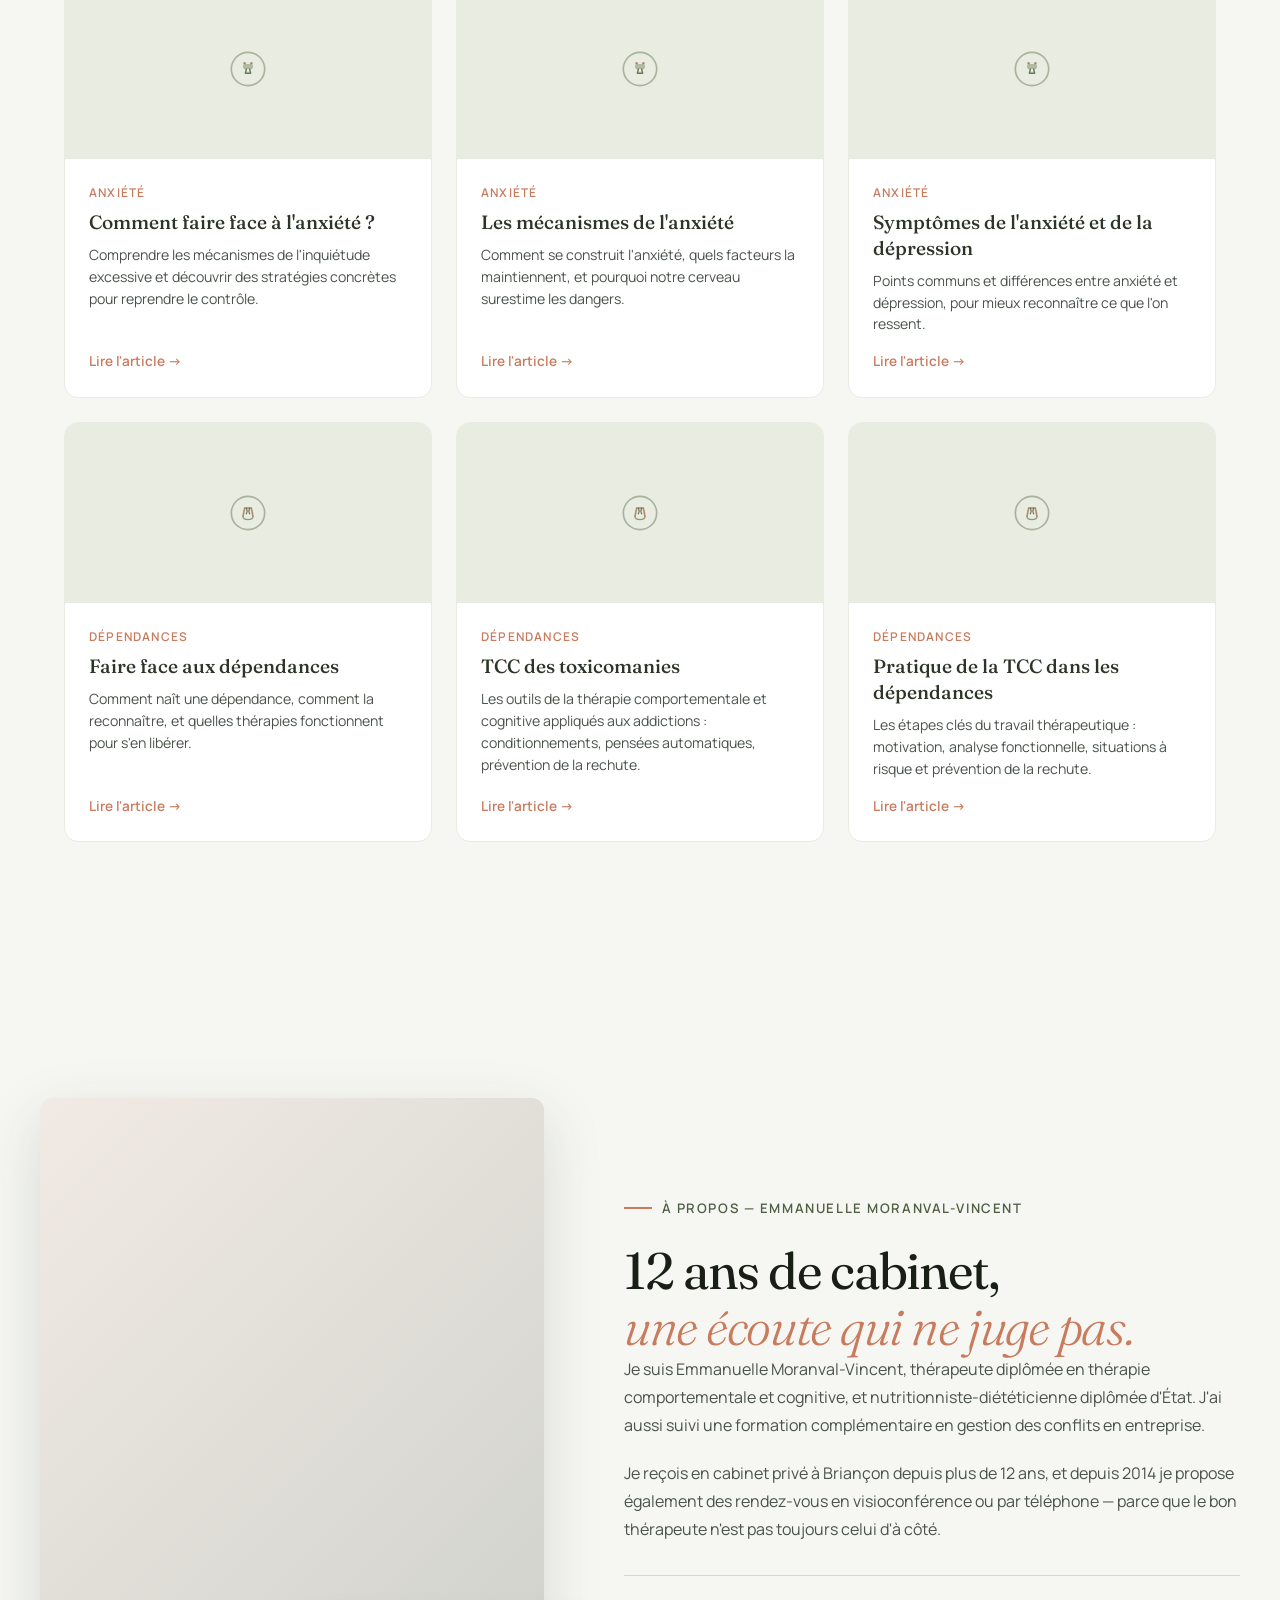
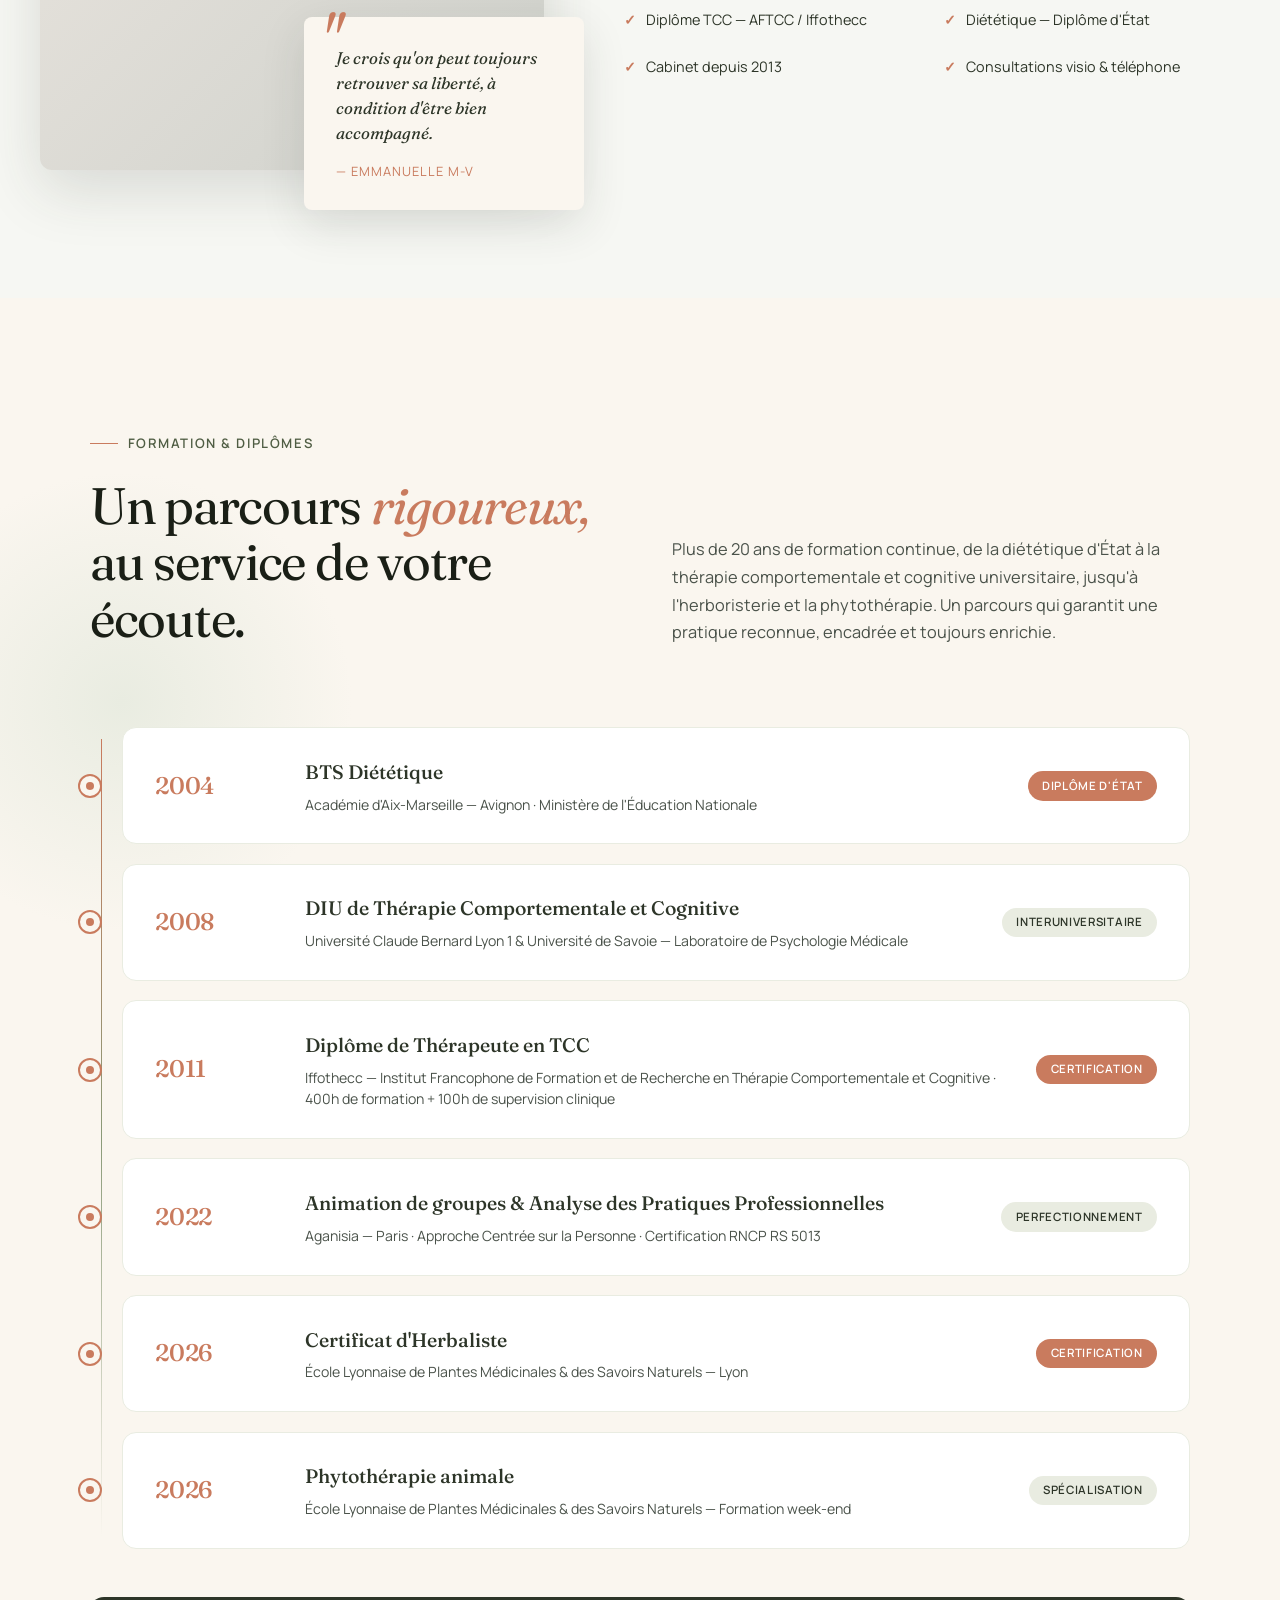
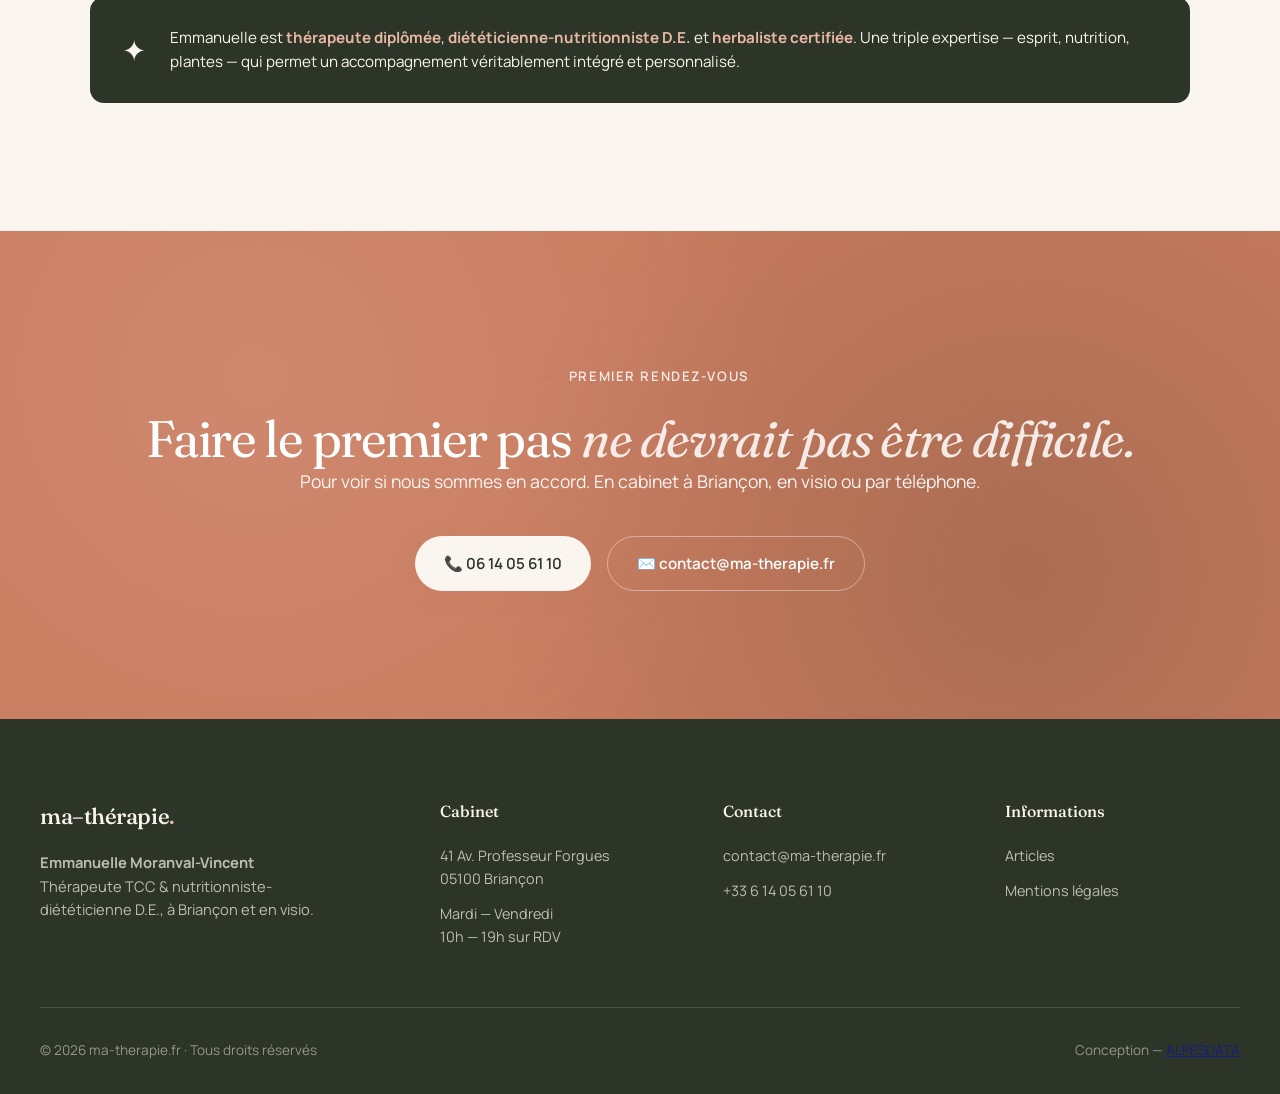
==== commit 17b6b04d: "RDV : supprime '20 min sans engagement'" ====
--- a/index.html
+++ b/index.html
@@ -389,7 +389,7 @@
     <div class="eyebrow" style="color: rgba(255,255,255,0.85);">Premier rendez-vous</div>
     <h2 class="section-title">Faire le premier pas <em>ne devrait pas être difficile.</em></h2>
     <p>
-      Un premier échange de 20 minutes, sans engagement, pour voir si nous sommes en accord. En cabinet à Briançon, en visio ou par téléphone.
+      Pour voir si nous sommes en accord. En cabinet à Briançon, en visio ou par téléphone.
     </p>
     <div class="cta-group">
       <a href="tel:+33614056110" class="btn-primary">📞 06 14 05 61 10</a>
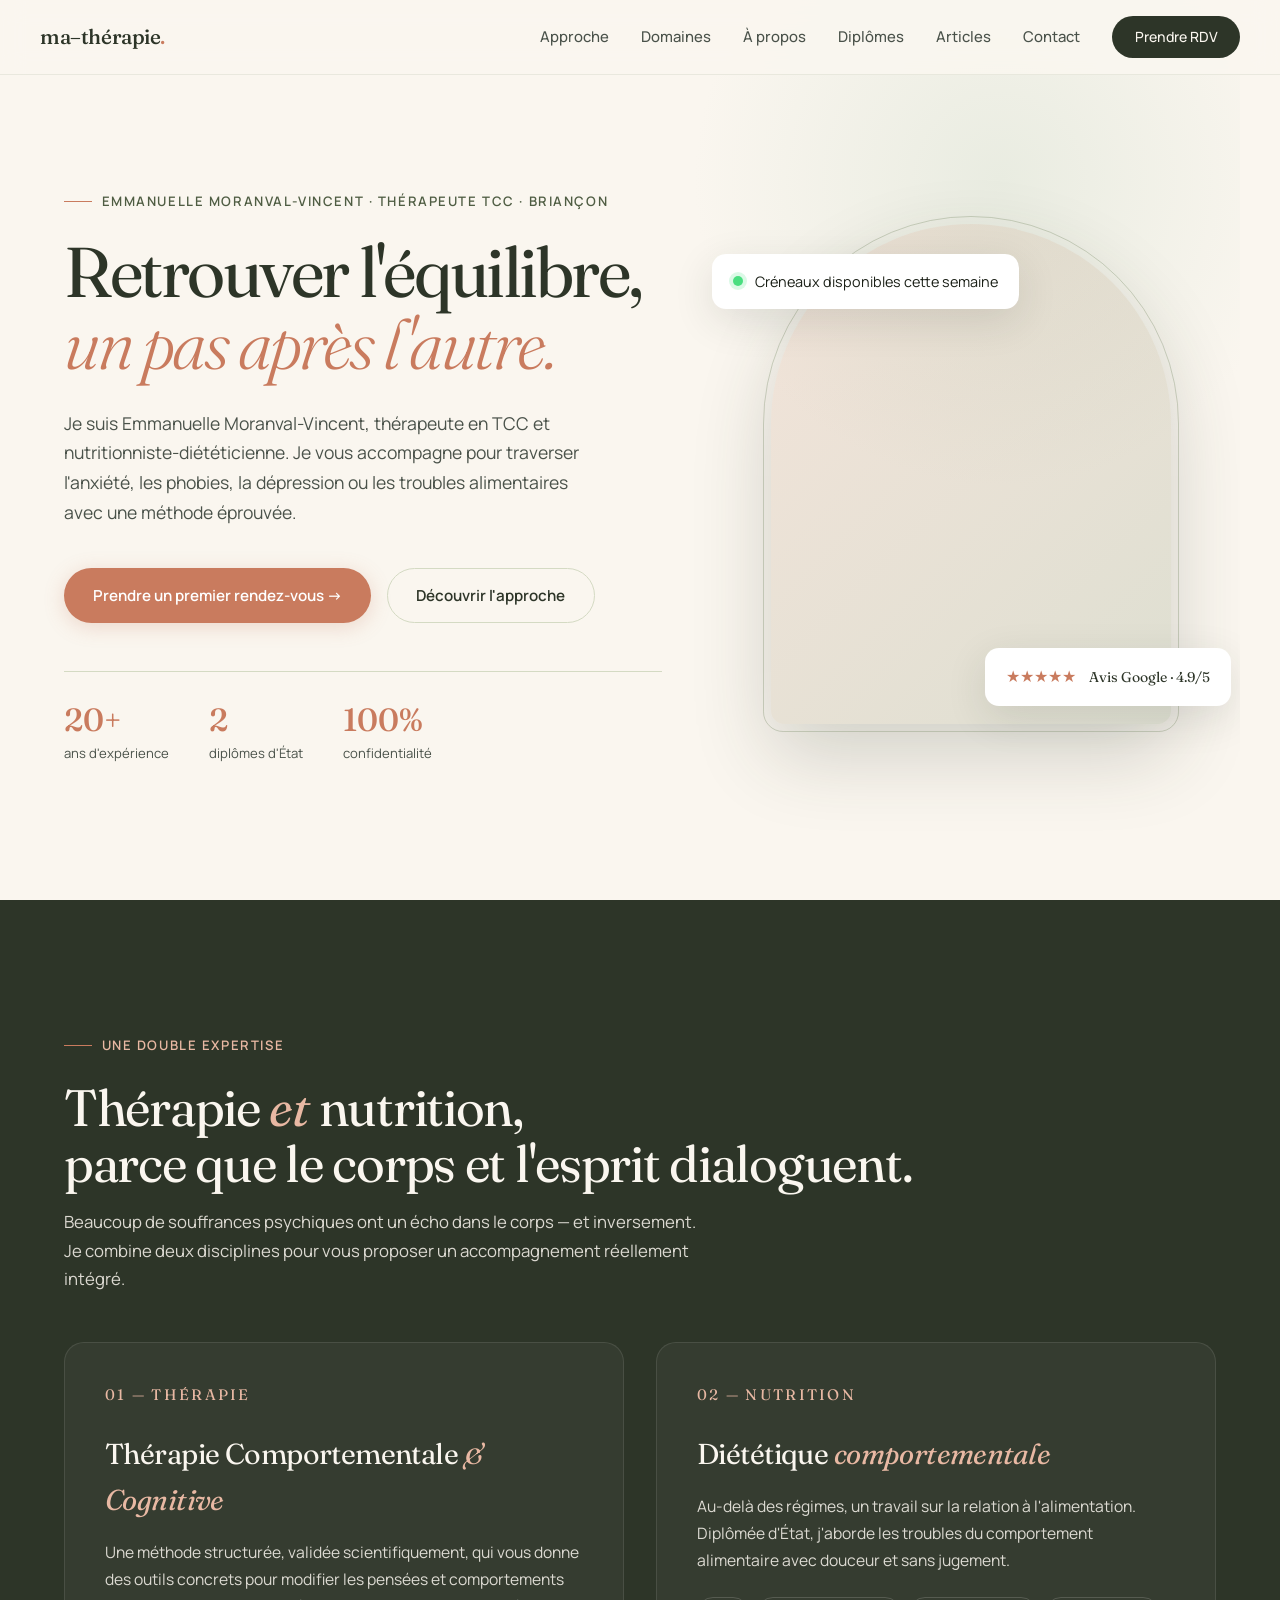
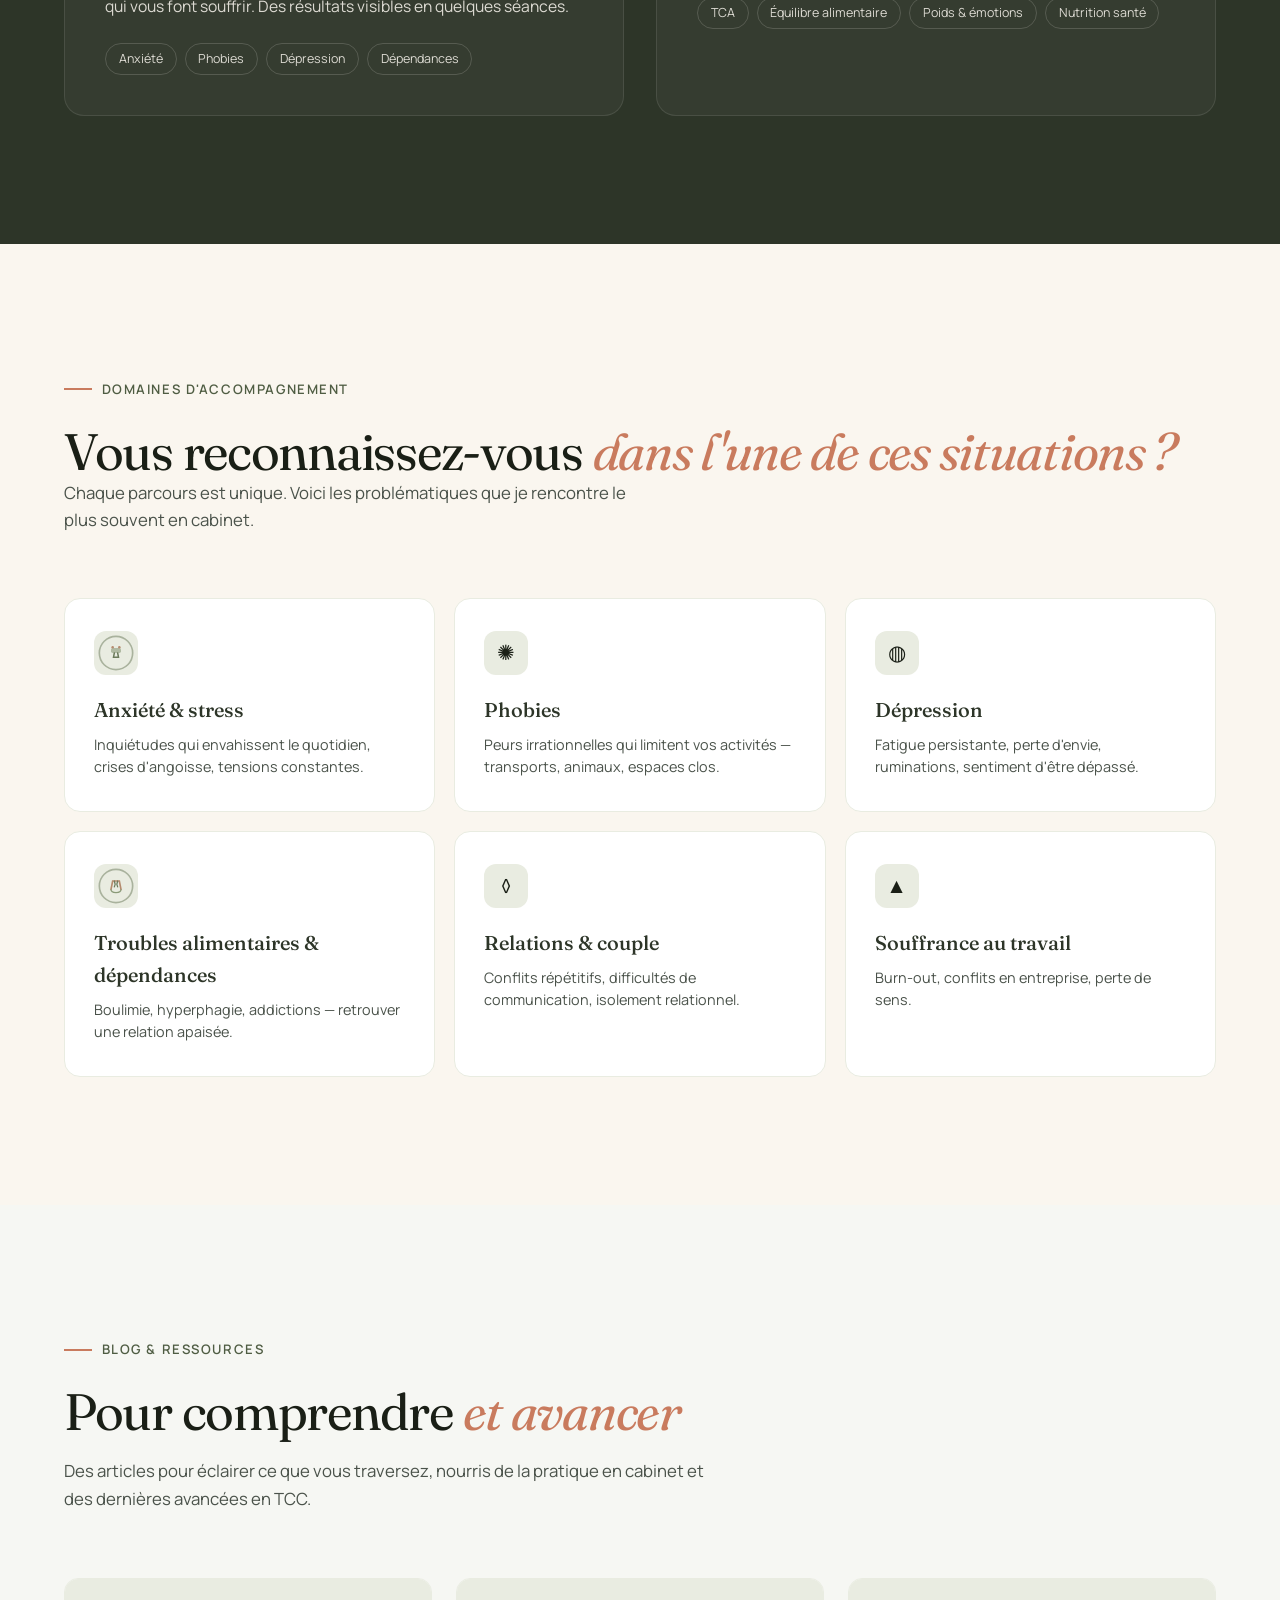
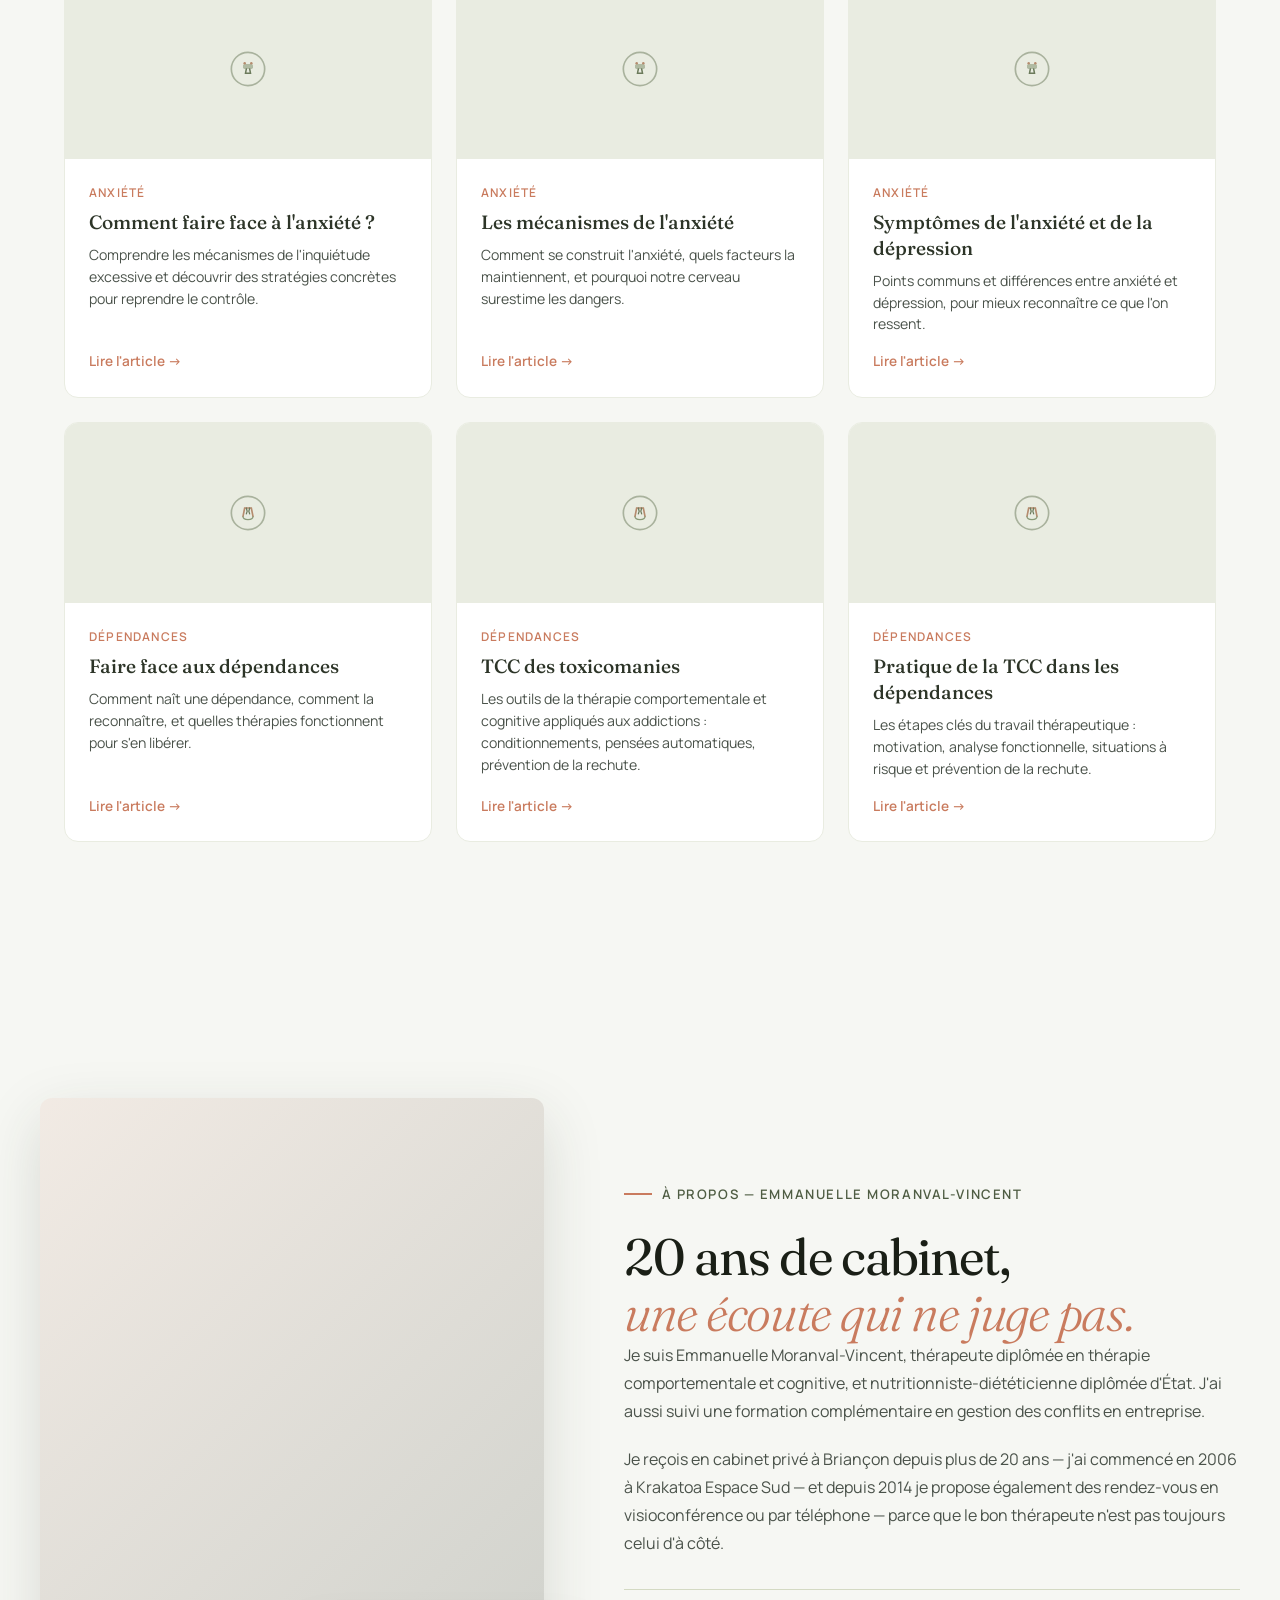
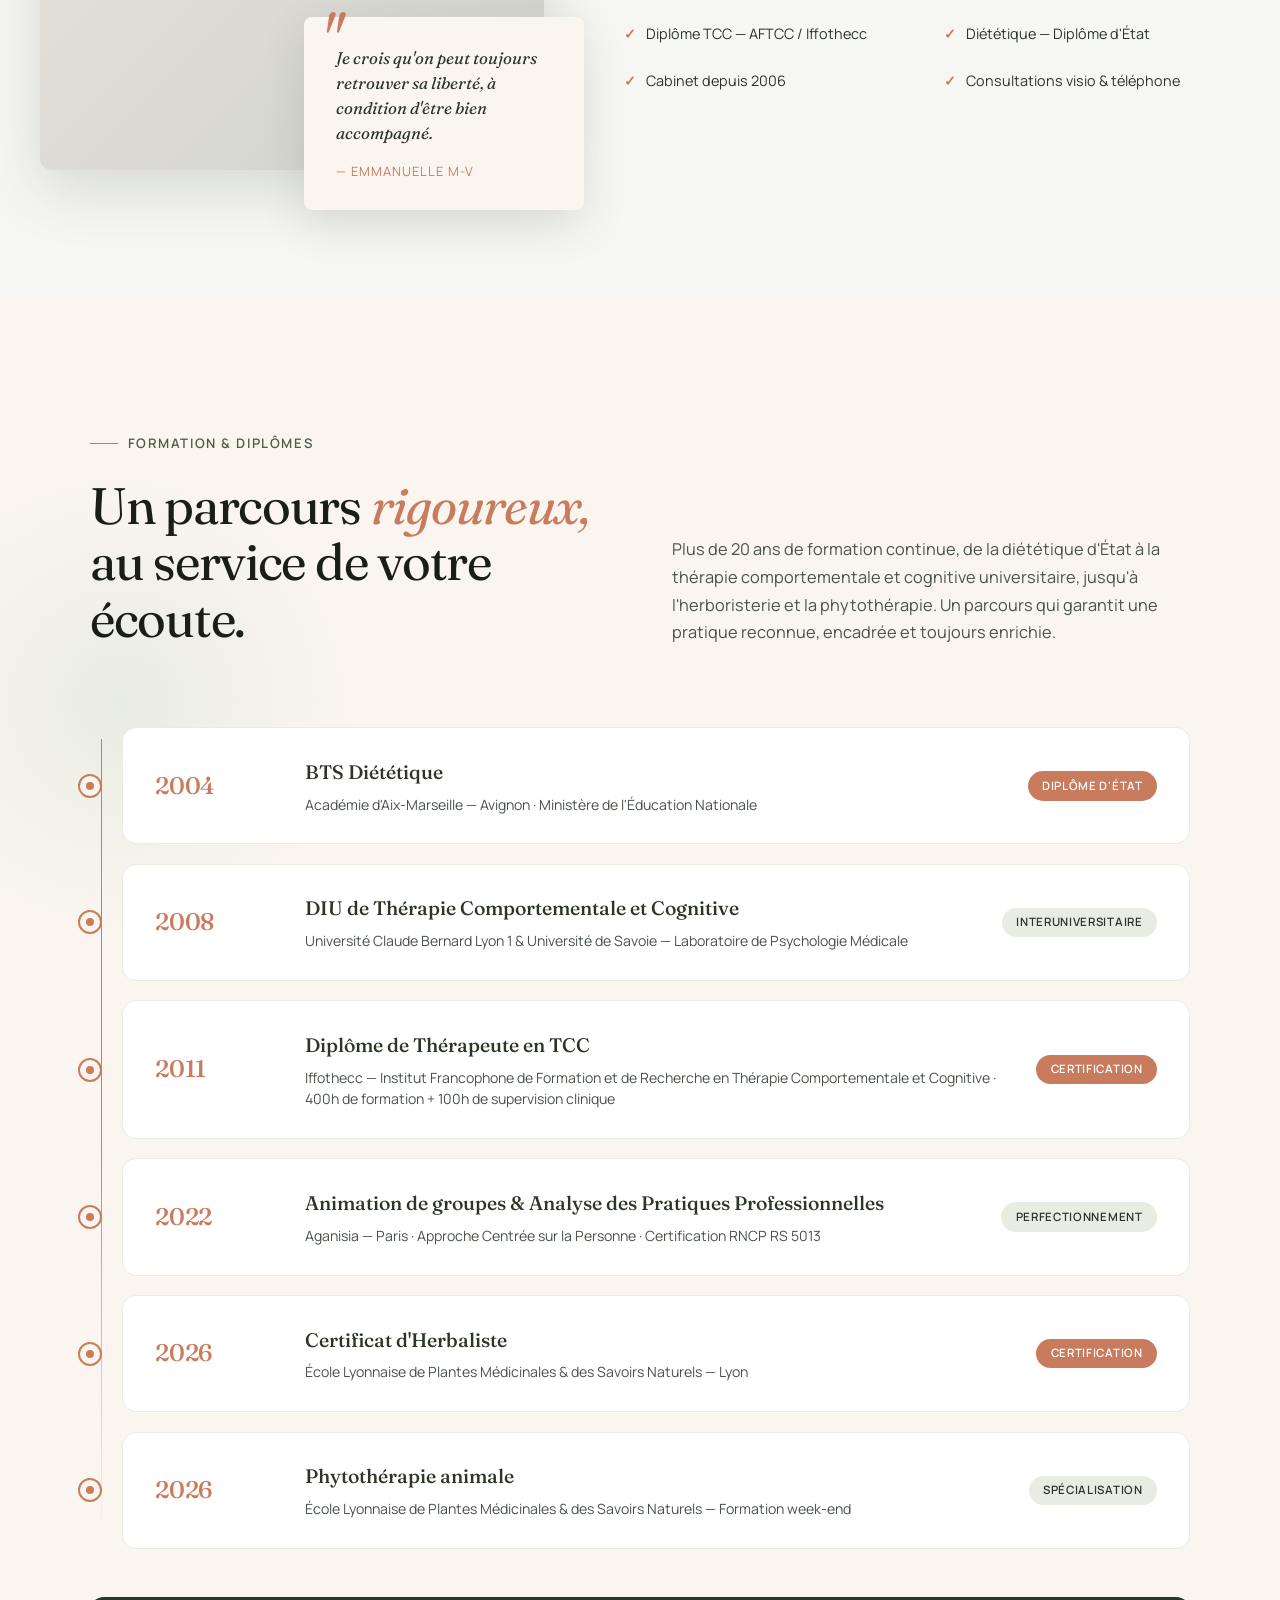
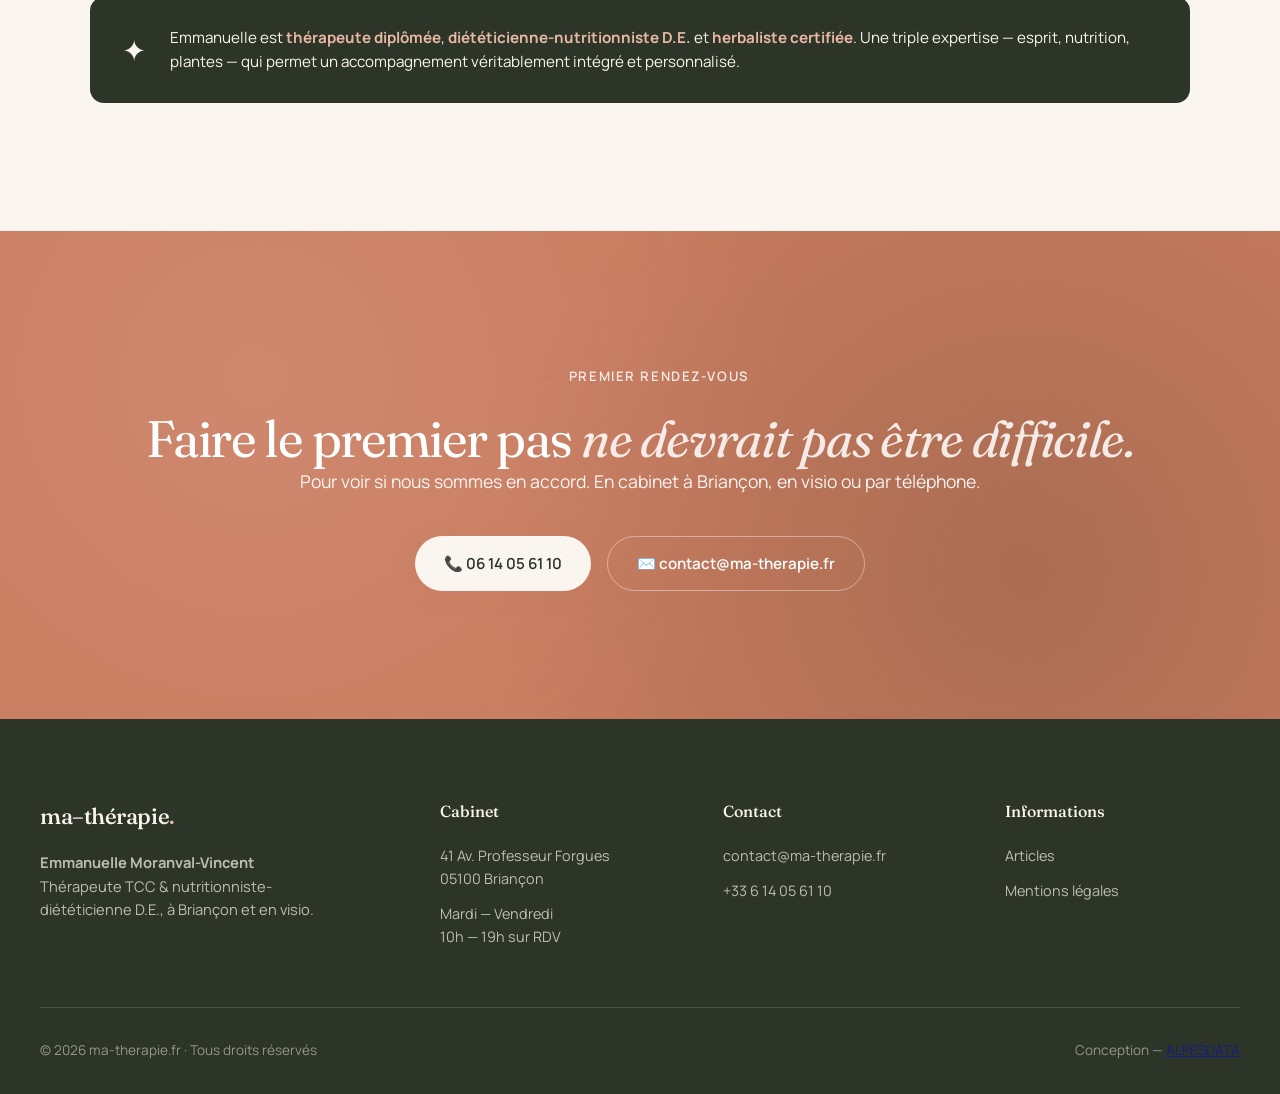
==== commit 9cfc7a63: "Correction début activité : 2006 (Krakatoa Espace Sud) au lieu de 2013" ====
--- a/index.html
+++ b/index.html
@@ -282,17 +282,17 @@
     </div>
     <div class="fade-in">
       <div class="eyebrow">À propos — Emmanuelle Moranval-Vincent</div>
-      <h2 class="section-title">12 ans de cabinet,<br><em>une écoute qui ne juge pas.</em></h2>
+      <h2 class="section-title">20 ans de cabinet,<br><em>une écoute qui ne juge pas.</em></h2>
       <p>
         Je suis Emmanuelle Moranval-Vincent, thérapeute diplômée en thérapie comportementale et cognitive, et nutritionniste-diététicienne diplômée d'État. J'ai aussi suivi une formation complémentaire en gestion des conflits en entreprise.
       </p>
       <p>
-        Je reçois en cabinet privé à Briançon depuis plus de 12 ans, et depuis 2014 je propose également des rendez-vous en visioconférence ou par téléphone — parce que le bon thérapeute n'est pas toujours celui d'à côté.
+        Je reçois en cabinet privé à Briançon depuis plus de 20 ans — j'ai commencé en 2006 à Krakatoa Espace Sud — et depuis 2014 je propose également des rendez-vous en visioconférence ou par téléphone — parce que le bon thérapeute n'est pas toujours celui d'à côté.
       </p>
       <div class="credentials">
         <div class="cred-item">Diplôme TCC — AFTCC / Iffothecc</div>
         <div class="cred-item">Diététique — Diplôme d'État</div>
-        <div class="cred-item">Cabinet depuis 2013</div>
+        <div class="cred-item">Cabinet depuis 2006</div>
         <div class="cred-item">Consultations visio & téléphone</div>
       </div>
     </div>
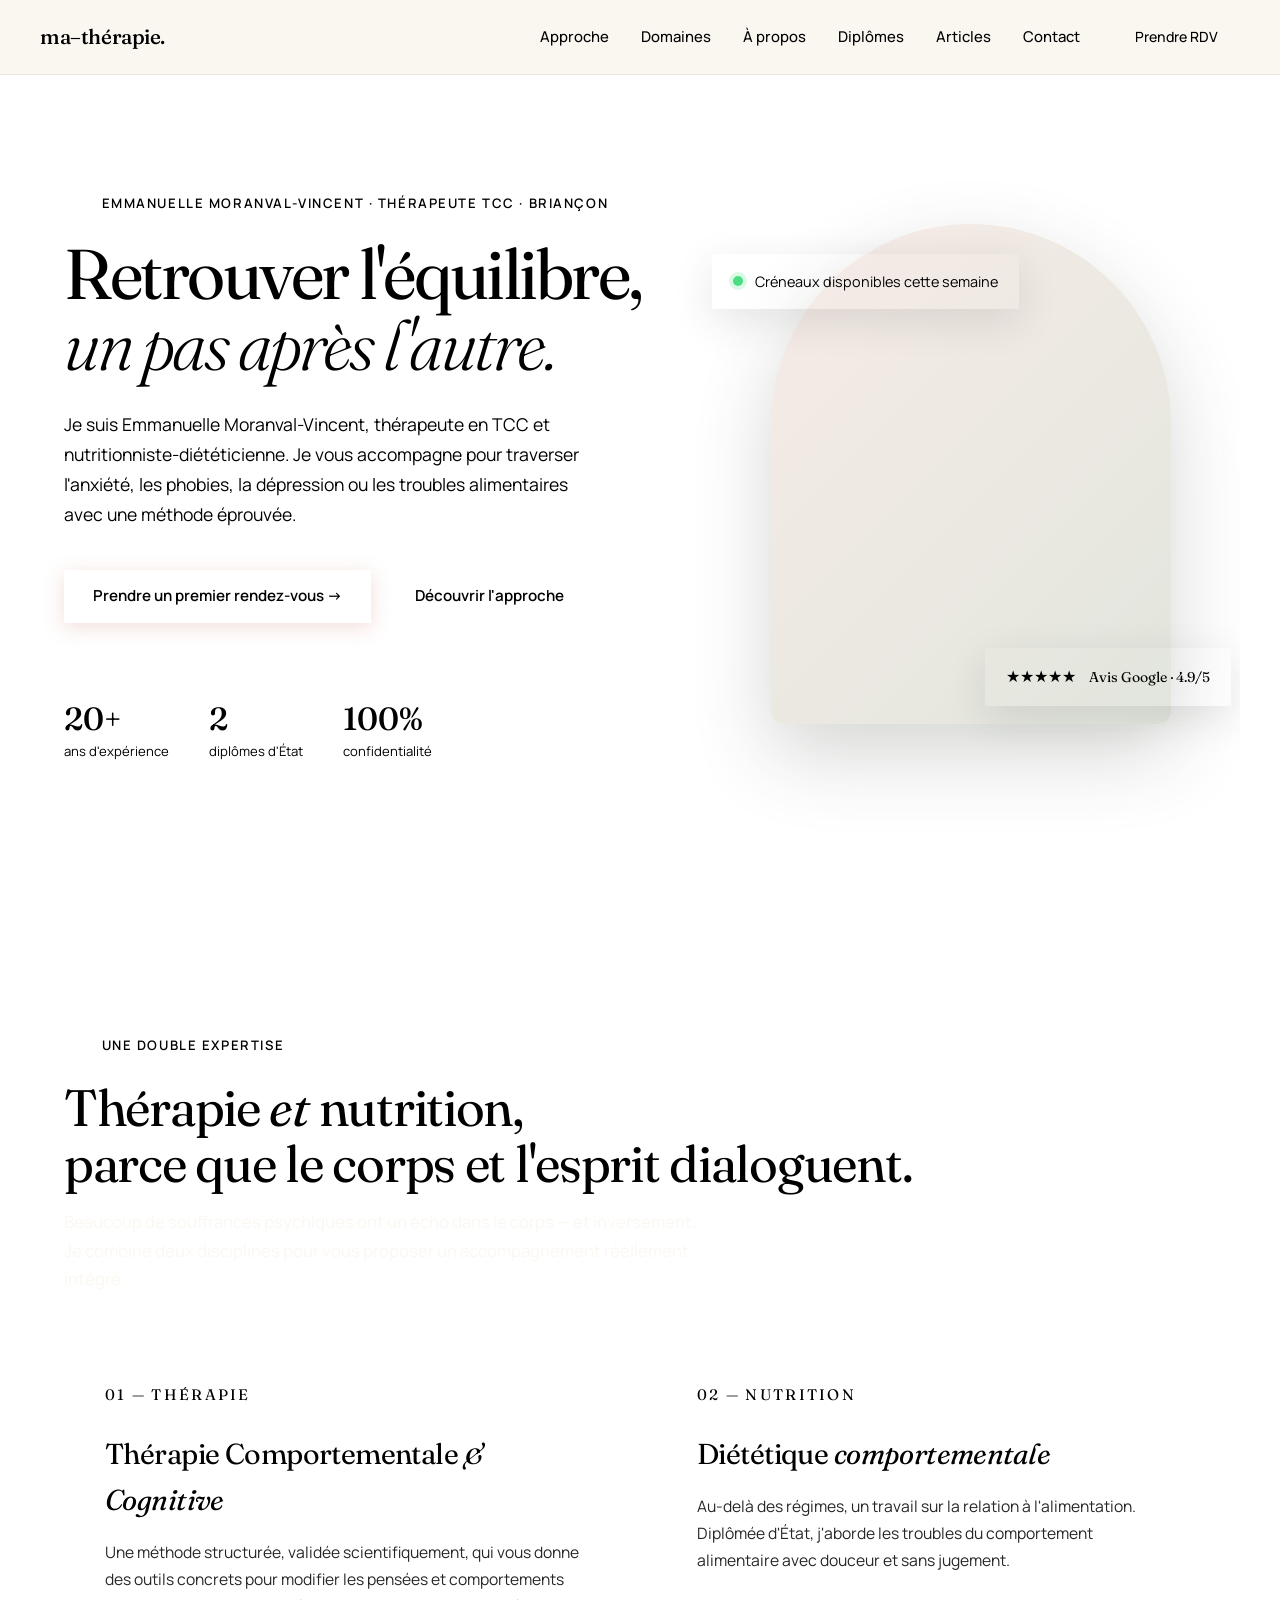
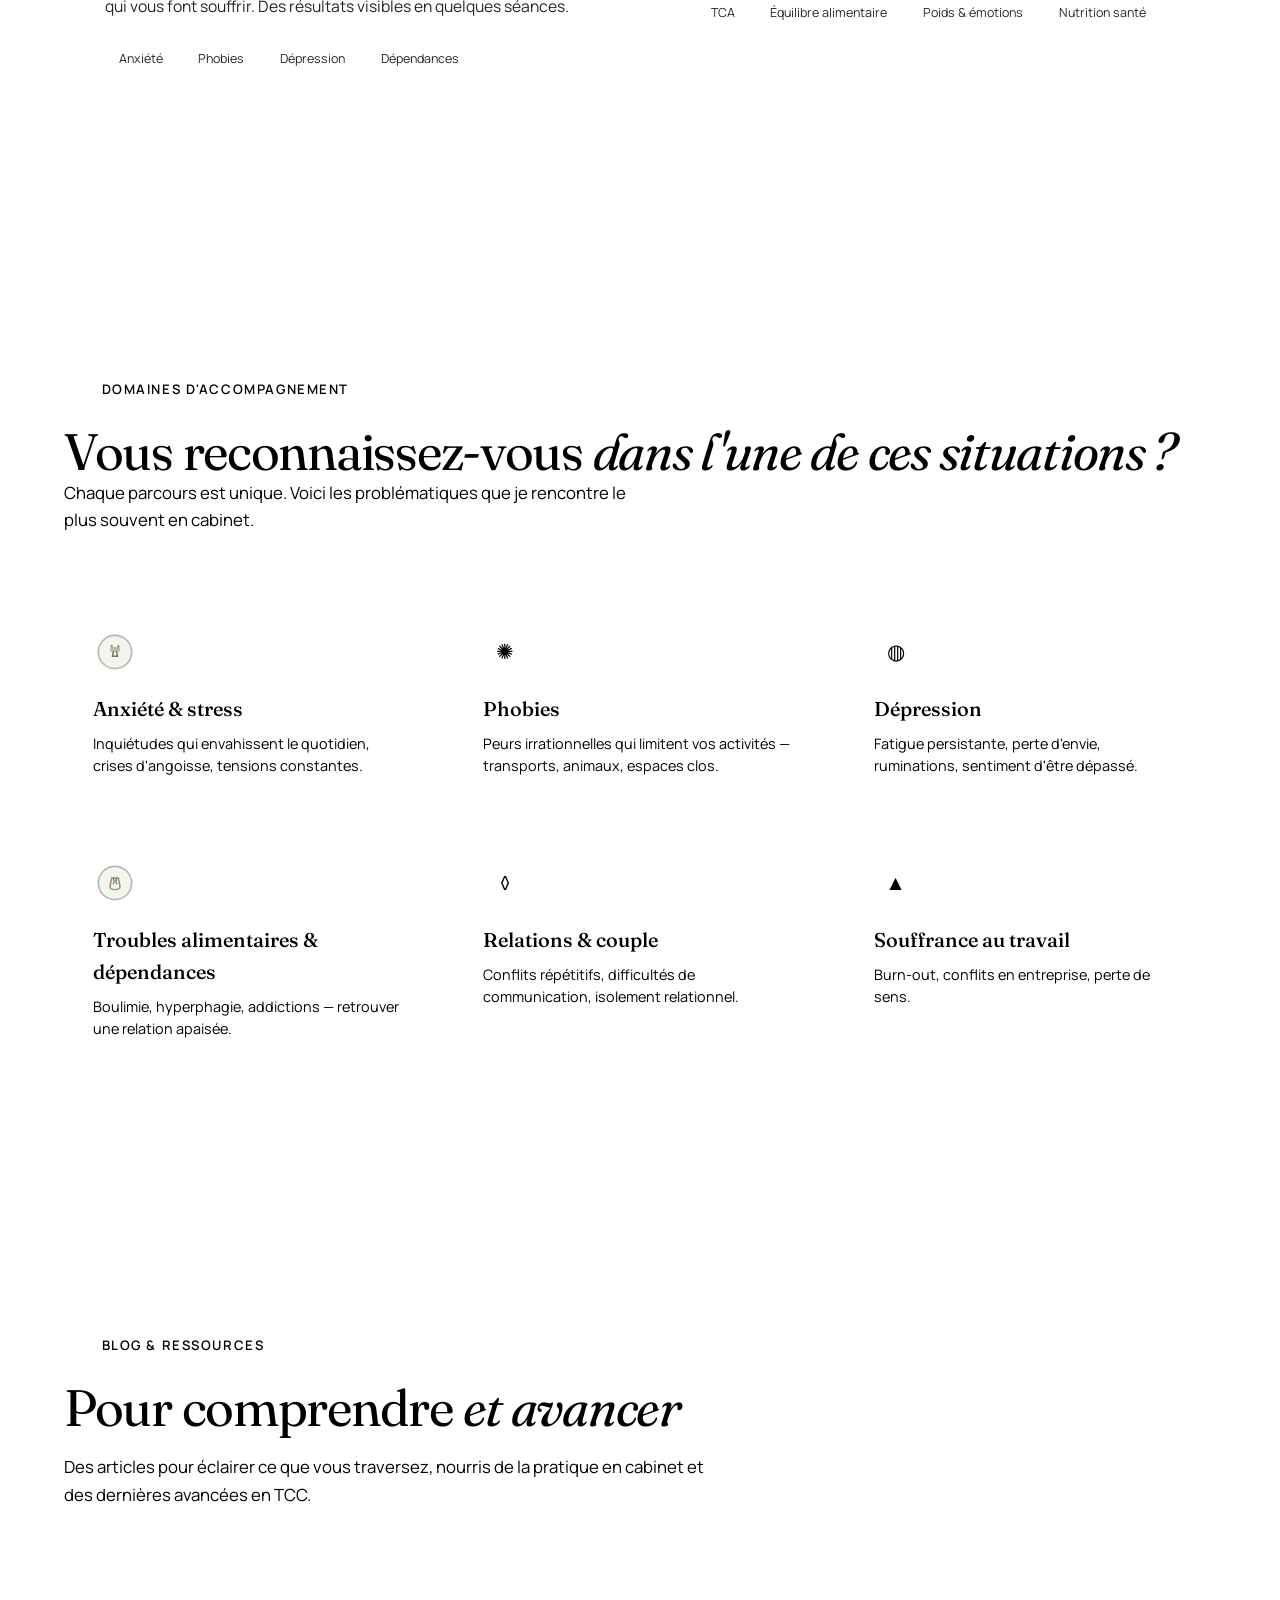
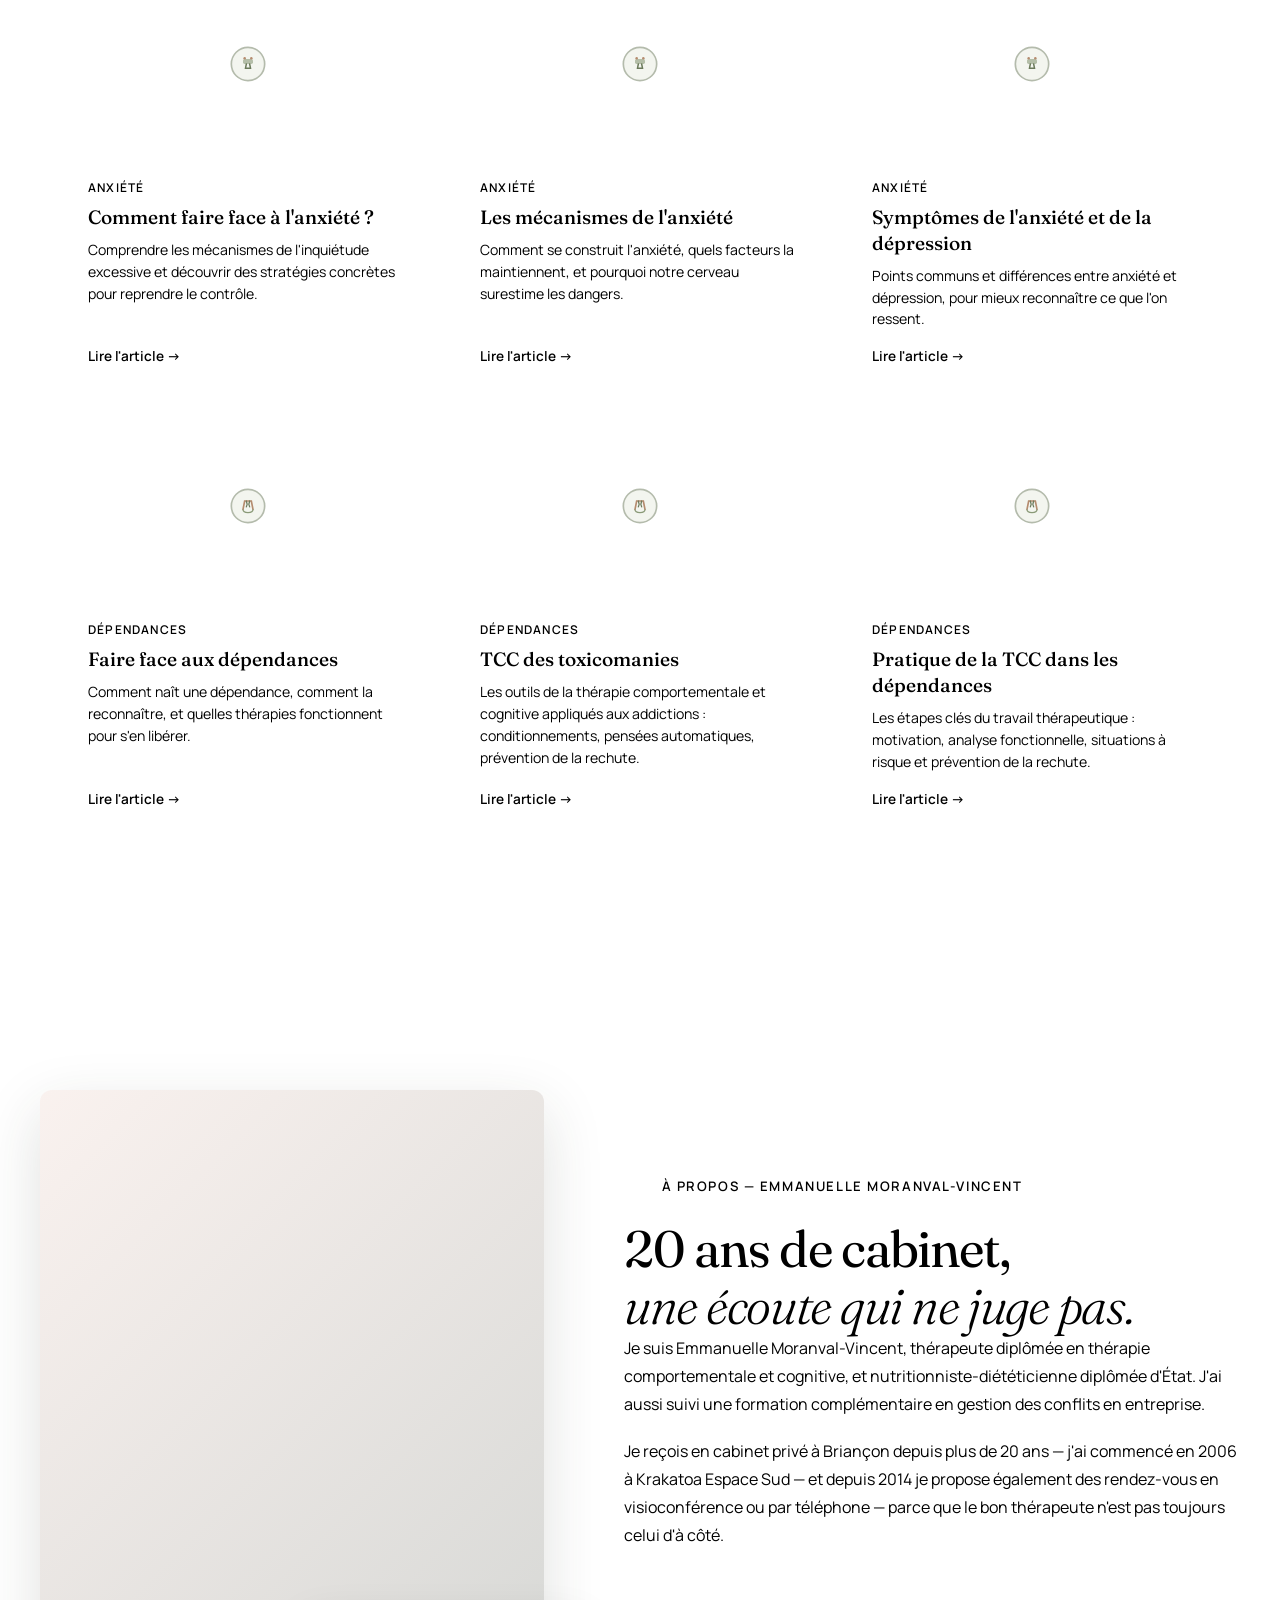
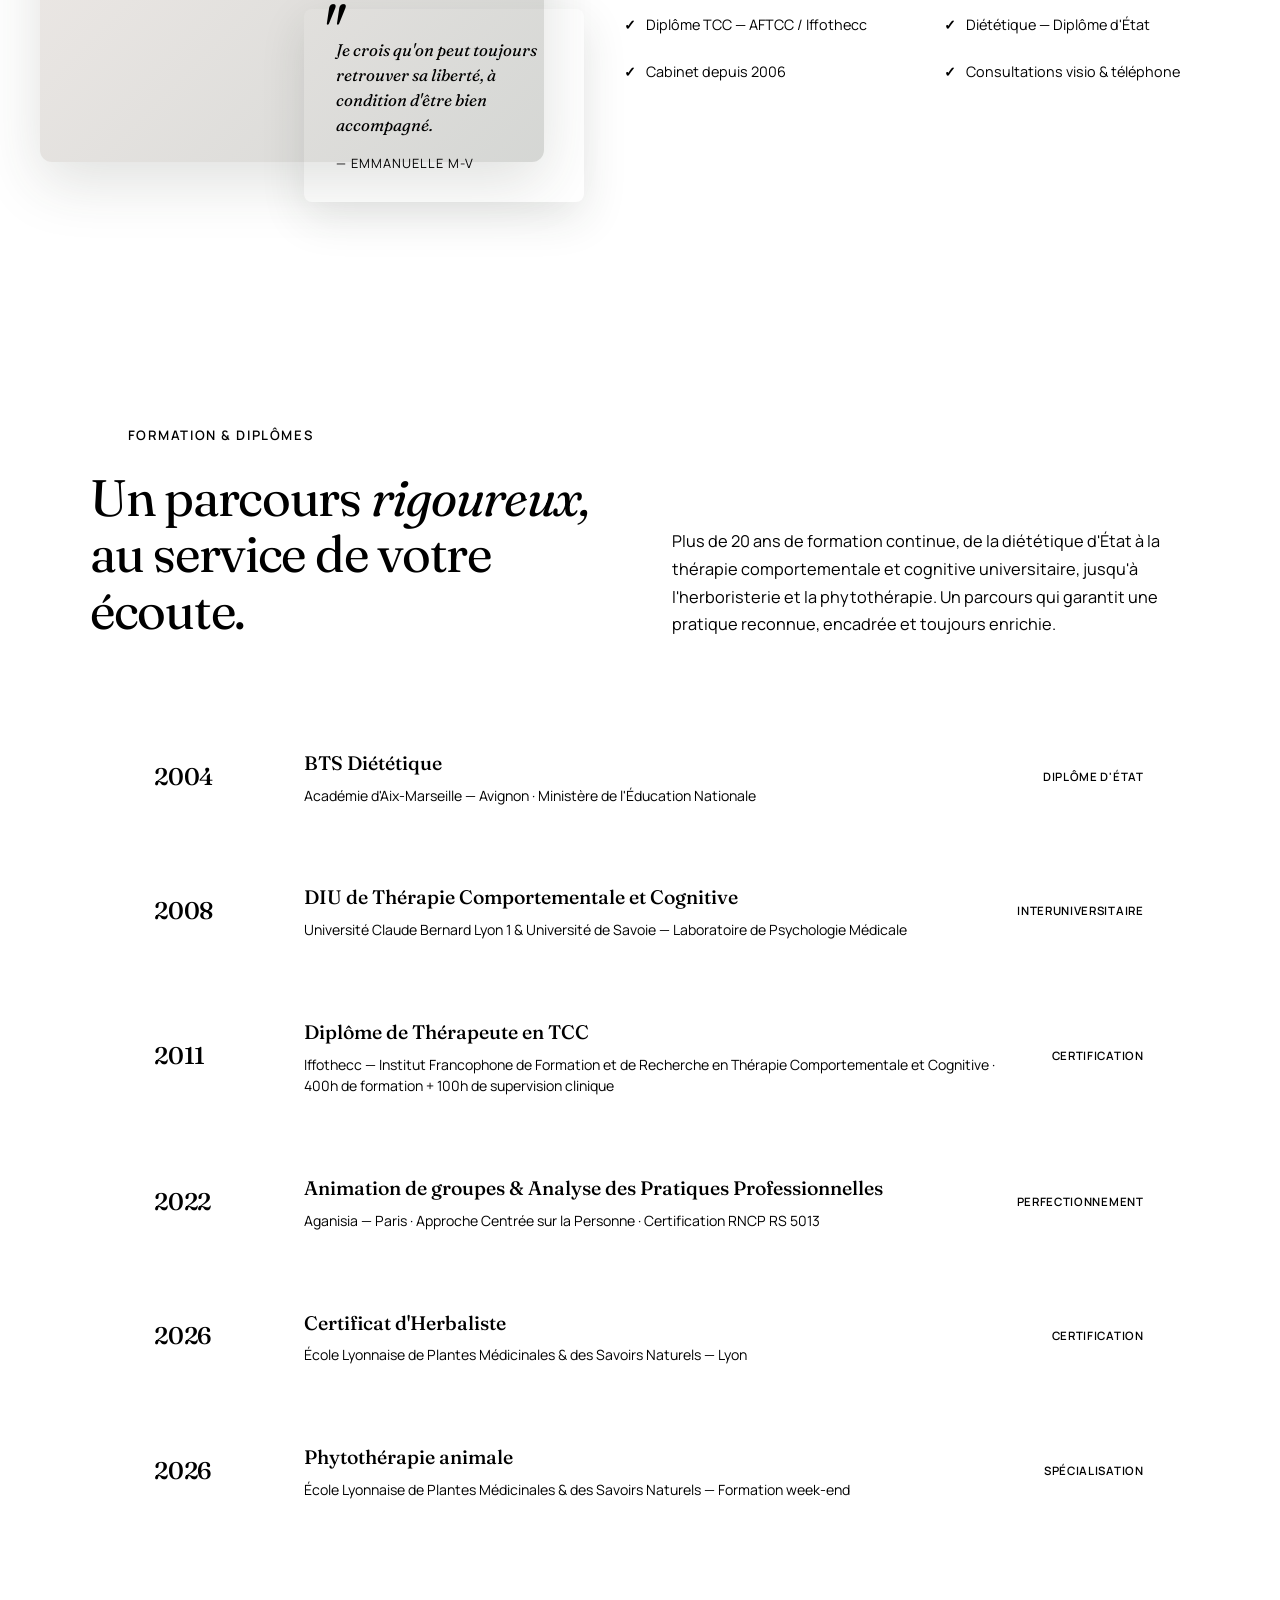
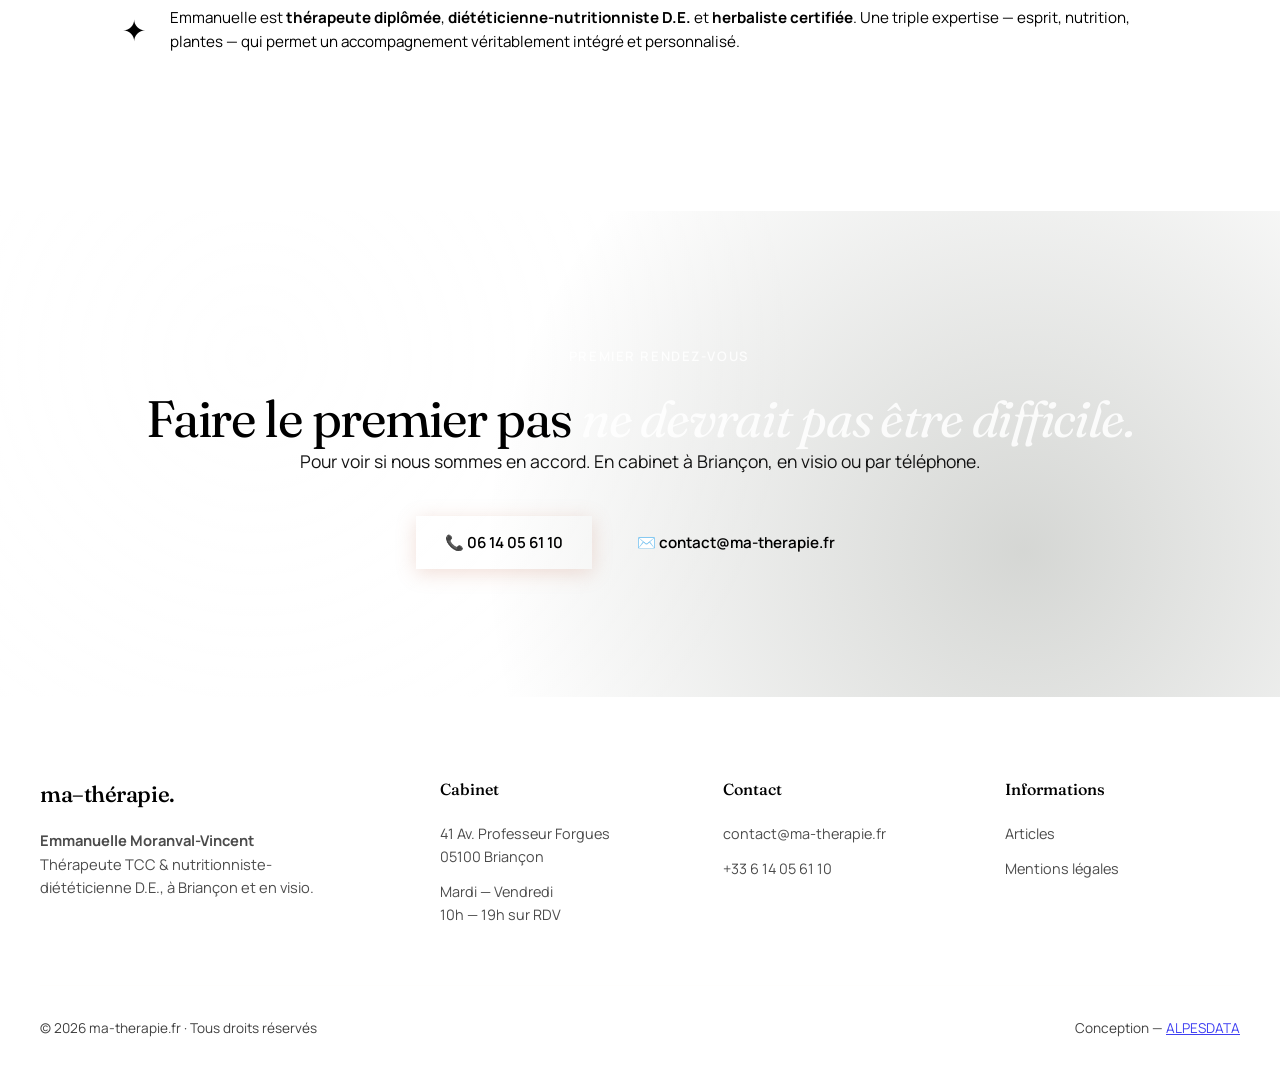
==== commit 82fc4996: "Inline CSS dans le HTML (supprime render-blocking) + Google Fonts en preconnect" ====
--- a/index.html
+++ b/index.html
@@ -5,10 +5,7 @@
 <meta name="viewport" content="width=device-width, initial-scale=1.0">
 <title>Emmanuelle Moranval-Vincent — Thérapeute TCC & Diététicienne à Briançon</title>
 <meta name="description" content="Emmanuelle Moranval-Vincent, thérapeute TCC et nutritionniste-diététicienne D.E. à Briançon. Consultations en cabinet, visio ou téléphone. Anxiété, phobies, dépression, troubles alimentaires.">
-<link rel="stylesheet" href="css/style.css">
-
-
-  <meta property="og:type" content="website">
+<meta property="og:type" content="website">
   <meta property="og:url" content="https://ma-therapie.fr/">
   <meta property="og:title" content="Emmanuelle Moranval-Vincent — Thérapeute TCC & Diététicienne à Briançon">
   <meta property="og:description" content="Emmanuelle Moranval-Vincent, thérapeute TCC et nutritionniste-diététicienne D.E. à Briançon. Consultations en cabinet, visio ou téléphone. Anxiété, phobies, dépression, troubles alimentaires.">
@@ -44,6 +41,788 @@
       "sameAs": ["https://ma-therapie.fr"]
     }
   </script>
+    <link rel="preconnect" href="https://fonts.googleapis.com">
+    <link rel="preconnect" href="https://fonts.gstatic.com" crossorigin>
+    <link href="https://fonts.googleapis.com/css2?family=Fraunces:ital,opsz,wght@0,9..144,300;0,9..144,400;0,9..144,500;0,9..144,600;1,9..144,400&family=Manrope:wght@300;400;500;600;700&display=swap" rel="stylesheet">
+    <style>
+/* === MA-THÉRAPIE.FR — Design System === */
+;
+
+:root {
+  --sage-50: #f6f7f3;
+  --sage-100: #e9ece1;
+  --sage-200: #d4dac3;
+  --sage-400: #8a9a78;
+  --sage-600: #4f5d43;
+  --sage-800: #2d3528;
+  --clay: #c97b5e;
+  --clay-light: #e8b8a3;
+  --cream: #faf6ef;
+  --ink: #1a1f16;
+  --ink-soft: #4a524a;
+  --white: #ffffff;
+
+  --radius-sm: 8px;
+  --radius-md: 14px;
+  --radius-lg: 20px;
+  --radius-full: 100px;
+}
+
+* { margin: 0; padding: 0; box-sizing: border-box; }
+html { scroll-behavior: smooth; }
+
+body {
+  font-family: 'Manrope', sans-serif;
+  color: var(--ink);
+  background: var(--cream);
+  line-height: 1.6;
+  -webkit-font-smoothing: antialiased;
+}
+
+.serif { font-family: 'Fraunces', serif; font-weight: 400; letter-spacing: -0.02em; }
+.italic { font-style: italic; }
+
+img { max-width: 100%; height: auto; display: block; }
+
+.container {
+  max-width: 1200px;
+  margin: 0 auto;
+  padding: 0 1.5rem;
+}
+
+/* === BUTTONS === */
+.btn-primary, .btn-secondary {
+  padding: 0.9rem 1.8rem;
+  border-radius: var(--radius-full);
+  font-size: 0.95rem;
+  font-weight: 600;
+  text-decoration: none;
+  transition: all 0.3s cubic-bezier(0.4, 0, 0.2, 1);
+  display: inline-flex;
+  align-items: center;
+  gap: 0.6rem;
+  border: none;
+  cursor: pointer;
+}
+.btn-primary {
+  background: var(--clay);
+  color: var(--white);
+  box-shadow: 0 4px 20px rgba(201, 123, 94, 0.25);
+}
+.btn-primary:hover {
+  background: var(--sage-800);
+  transform: translateY(-2px);
+  box-shadow: 0 8px 28px rgba(45, 53, 40, 0.3);
+}
+.btn-secondary {
+  background: transparent;
+  color: var(--sage-800);
+  border: 1.5px solid var(--sage-200);
+}
+.btn-secondary:hover { border-color: var(--sage-800); background: var(--white); }
+
+/* === NAV === */
+nav {
+  position: fixed;
+  top: 0; left: 0; right: 0;
+  z-index: 100;
+  padding: 1rem 1.5rem;
+  background: rgba(250, 246, 239, 0.88);
+  backdrop-filter: blur(12px);
+  -webkit-backdrop-filter: blur(12px);
+  display: flex;
+  justify-content: space-between;
+  align-items: center;
+  border-bottom: 1px solid rgba(138, 154, 120, 0.15);
+}
+.nav-inner { max-width: 1200px; margin: 0 auto; display: flex; justify-content: space-between; align-items: center; width: 100%; padding: 0; }
+
+.logo {
+  font-family: 'Fraunces', serif;
+  font-size: 1.3rem;
+  font-weight: 500;
+  letter-spacing: -0.02em;
+  color: var(--sage-800);
+  text-decoration: none;
+}
+.logo em { color: var(--clay); font-style: normal; }
+
+.nav-links { display: flex; gap: 2rem; align-items: center; }
+.nav-links a {
+  color: var(--ink-soft);
+  text-decoration: none;
+  font-size: 0.93rem;
+  font-weight: 500;
+  transition: color 0.2s;
+}
+.nav-links a:hover { color: var(--clay); }
+
+.nav-cta {
+  background: var(--sage-800);
+  color: var(--cream) !important;
+  padding: 0.6rem 1.4rem;
+  border-radius: var(--radius-full);
+  font-size: 0.88rem !important;
+  transition: all 0.3s;
+}
+.nav-cta:hover { background: var(--clay); color: var(--white) !important; }
+
+/* Hamburger */
+.hamburger { display: none; flex-direction: column; gap: 5px; cursor: pointer; padding: 4px; background: none; border: none; }
+.hamburger span { width: 24px; height: 2px; background: var(--sage-800); border-radius: 2px; transition: all 0.3s; }
+
+/* === SECTION HEADERS === */
+.eyebrow {
+  display: inline-flex;
+  align-items: center;
+  gap: 0.6rem;
+  font-size: 0.82rem;
+  font-weight: 600;
+  letter-spacing: 0.12em;
+  text-transform: uppercase;
+  color: var(--sage-600);
+  margin-bottom: 1.5rem;
+}
+.eyebrow::before {
+  content: '';
+  width: 28px; height: 1.5px;
+  background: var(--clay);
+}
+
+.section-title {
+  font-family: 'Fraunces', serif;
+  font-size: clamp(2rem, 4vw, 3.2rem);
+  line-height: 1.1;
+  letter-spacing: -0.025em;
+  font-weight: 400;
+}
+.section-title em { font-style: italic; }
+.section-lead {
+  font-size: 1.05rem;
+  color: var(--ink-soft);
+  line-height: 1.7;
+  max-width: 640px;
+  margin-top: 1rem;
+}
+
+/* === FOOTER === */
+footer {
+  background: var(--sage-800);
+  color: var(--cream);
+  padding: 5rem 1.5rem 2rem;
+}
+.footer-grid {
+  max-width: 1200px;
+  margin: 0 auto;
+  display: grid;
+  grid-template-columns: 1.5fr 1fr 1fr 1fr;
+  gap: 3rem;
+  padding-bottom: 3rem;
+  border-bottom: 1px solid rgba(250, 246, 239, 0.15);
+}
+.footer-brand .logo { color: var(--cream); font-size: 1.4rem; margin-bottom: 1rem; display: block; }
+.footer-brand p { opacity: 0.7; font-size: 0.92rem; line-height: 1.6; max-width: 320px; }
+.footer-col h4 { font-family: 'Fraunces', serif; font-size: 1rem; margin-bottom: 1.2rem; font-weight: 500; }
+.footer-col a, .footer-col p { display: block; color: var(--cream); opacity: 0.7; text-decoration: none; font-size: 0.9rem; margin-bottom: 0.7rem; transition: opacity 0.2s; }
+.footer-col a:hover { opacity: 1; color: var(--clay-light); }
+.footer-bottom { max-width: 1200px; margin: 2rem auto 0; display: flex; justify-content: space-between; font-size: 0.85rem; opacity: 0.75; }
+
+/* === MOBILE NAV === */
+@media (max-width: 900px) {
+  .hamburger { display: flex; }
+  .nav-links {
+    position: fixed;
+    top: 64px; left: 0; right: 0;
+    background: var(--cream);
+    flex-direction: column;
+    padding: 2rem;
+    gap: 1.5rem;
+    border-bottom: 1px solid var(--sage-200);
+    transform: translateY(-100%);
+    opacity: 0;
+    pointer-events: none;
+    transition: all 0.3s;
+  }
+  .nav-links.open { transform: translateY(0); opacity: 1; pointer-events: all; }
+  .nav-links a { font-size: 1.1rem; }
+  
+  .footer-grid { grid-template-columns: 1fr; }
+  .footer-bottom { flex-direction: column; gap: 0.5rem; text-align: center; }
+}
+
+
+/* === SECTION STYLES (moved from index.html inline) === */
+/* === HERO === */
+.hero {
+  min-height: 100vh;
+  padding: 7rem 1.5rem 4rem;
+  display: grid;
+  grid-template-columns: 1.1fr 0.9fr;
+  gap: 4rem;
+  align-items: center;
+  position: relative;
+  overflow: hidden;
+  max-width: 1200px;
+  margin: 0 auto;
+}
+.hero::before {
+  content: '';
+  position: absolute;
+  top: -20%; right: -10%;
+  width: 60%; height: 80%;
+  background: radial-gradient(circle, var(--sage-100) 0%, transparent 60%);
+  z-index: 0;
+}
+.hero-content { position: relative; z-index: 2; }
+
+.hero h1 {
+  font-family: 'Fraunces', serif;
+  font-size: clamp(2.6rem, 5.5vw, 4.8rem);
+  line-height: 1.02;
+  letter-spacing: -0.035em;
+  color: var(--sage-800);
+  margin-bottom: 1.8rem;
+  font-weight: 400;
+}
+.hero h1 em { font-style: italic; color: var(--clay); font-weight: 300; }
+
+.hero-desc {
+  font-size: 1.1rem;
+  color: var(--ink-soft);
+  max-width: 520px;
+  margin-bottom: 2.5rem;
+  line-height: 1.7;
+}
+
+.cta-group { display: flex; gap: 1rem; flex-wrap: wrap; }
+
+.hero-signals {
+  display: flex;
+  gap: 2.5rem;
+  margin-top: 3rem;
+  padding-top: 2rem;
+  border-top: 1px solid var(--sage-200);
+}
+.signal-item .num {
+  font-family: 'Fraunces', serif;
+  font-size: 2rem;
+  color: var(--clay);
+  line-height: 1;
+  font-weight: 500;
+}
+.signal-item .lbl {
+  font-size: 0.82rem;
+  color: var(--ink-soft);
+  margin-top: 0.4rem;
+}
+
+/* Hero visual */
+.hero-visual { position: relative; z-index: 1; height: 580px; }
+.portrait-frame {
+  position: absolute;
+  top: 50%; left: 50%;
+  transform: translate(-50%, -50%);
+  width: 85%;
+  max-width: 400px;
+  aspect-ratio: 4/5;
+  border-radius: 240px 240px 16px 16px;
+  background:
+    linear-gradient(135deg, rgba(201,123,94,0.15), rgba(138,154,120,0.25)),
+    url('img/therapeute.jpg') center/cover;
+  box-shadow: 0 30px 80px rgba(45, 53, 40, 0.2);
+}
+.portrait-frame::after {
+  content: '';
+  position: absolute;
+  inset: -8px;
+  border: 1px solid var(--sage-400);
+  border-radius: 248px 248px 24px 24px;
+  opacity: 0.4;
+}
+.floating-badge {
+  position: absolute;
+  background: var(--white);
+  padding: 1rem 1.3rem;
+  border-radius: var(--radius-md);
+  box-shadow: 0 12px 40px rgba(45, 53, 40, 0.12);
+  display: flex;
+  align-items: center;
+  gap: 0.8rem;
+  font-size: 0.9rem;
+}
+.floating-badge .dot {
+  width: 10px; height: 10px;
+  border-radius: 50%;
+  background: #4ade80;
+  box-shadow: 0 0 0 4px rgba(74, 222, 128, 0.2);
+  animation: pulse 2s infinite;
+}
+@keyframes pulse {
+  0%, 100% { box-shadow: 0 0 0 4px rgba(74, 222, 128, 0.2); }
+  50% { box-shadow: 0 0 0 8px rgba(74, 222, 128, 0.1); }
+}
+.badge-1 { top: 12%; left: -3%; }
+.badge-2 { bottom: 10%; right: -3%; font-family: 'Fraunces', serif; font-size: 0.88rem; color: var(--sage-800); }
+.badge-2 .stars { color: var(--clay); font-size: 1rem; }
+
+/* === APPROACH === */
+.approach {
+  padding: 8rem 1.5rem;
+  background: var(--sage-800);
+  color: var(--cream);
+  position: relative;
+}
+.approach h2 em { color: var(--clay-light); }
+.approach .section-lead { color: rgba(250, 246, 239, 0.85); }
+
+.approach-grid {
+  display: grid;
+  grid-template-columns: repeat(2, 1fr);
+  gap: 2rem;
+  margin-top: 3rem;
+}
+.approach-card {
+  background: rgba(250, 246, 239, 0.04);
+  border: 1px solid rgba(250, 246, 239, 0.1);
+  border-radius: var(--radius-lg);
+  padding: 2.5rem;
+  transition: all 0.4s;
+}
+.approach-card:hover {
+  background: rgba(250, 246, 239, 0.08);
+  transform: translateY(-4px);
+}
+.card-num {
+  font-family: 'Fraunces', serif;
+  font-size: 0.95rem;
+  color: var(--clay-light);
+  letter-spacing: 0.15em;
+  margin-bottom: 1.5rem;
+}
+.card-title {
+  font-family: 'Fraunces', serif;
+  font-size: 1.8rem;
+  font-weight: 400;
+  margin-bottom: 1rem;
+  letter-spacing: -0.02em;
+}
+.card-title em { font-style: italic; color: var(--clay-light); }
+.card-desc {
+  font-size: 0.98rem;
+  opacity: 0.85;
+  line-height: 1.7;
+  margin-bottom: 1.5rem;
+}
+.card-tags { display: flex; flex-wrap: wrap; gap: 0.5rem; }
+.tag {
+  font-size: 0.78rem;
+  padding: 0.3rem 0.8rem;
+  border: 1px solid rgba(250, 246, 239, 0.2);
+  border-radius: var(--radius-full);
+  color: var(--cream);
+  opacity: 0.85;
+}
+
+/* === EXPERTISE === */
+.expertise {
+  padding: 8rem 1.5rem;
+  background: var(--cream);
+}
+.expertise h2 em { color: var(--clay); }
+.expertise .subtitle {
+  color: var(--ink-soft);
+  font-size: 1.05rem;
+  margin-bottom: 4rem;
+  max-width: 580px;
+}
+.expertise-grid {
+  display: grid;
+  grid-template-columns: repeat(3, 1fr);
+  gap: 1.2rem;
+}
+.expertise-item {
+  background: var(--white);
+  padding: 2rem 1.8rem;
+  border-radius: 16px;
+  border: 1px solid var(--sage-100);
+  transition: all 0.3s;
+  cursor: pointer;
+  text-decoration: none;
+  display: block;
+  color: inherit;
+}
+.expertise-item:hover {
+  border-color: var(--clay);
+  transform: translateY(-3px);
+  box-shadow: 0 15px 40px rgba(45, 53, 40, 0.08);
+}
+.exp-icon {
+  width: 44px; height: 44px;
+  background: var(--sage-100);
+  border-radius: 12px;
+  display: flex;
+  align-items: center;
+  justify-content: center;
+  margin-bottom: 1.2rem;
+  font-size: 1.3rem;
+}
+.expertise-item:hover .exp-icon { background: var(--clay-light); }
+.exp-title {
+  font-family: 'Fraunces', serif;
+  font-size: 1.25rem;
+  color: var(--sage-800);
+  margin-bottom: 0.5rem;
+  font-weight: 500;
+}
+.exp-desc {
+  font-size: 0.9rem;
+  color: var(--ink-soft);
+  line-height: 1.55;
+}
+
+/* === BLOG PREVIEW === */
+.blog-preview {
+  padding: 8rem 1.5rem;
+  background: var(--sage-50);
+}
+.blog-preview h2 em { color: var(--clay); }
+.article-grid {
+  display: grid;
+  grid-template-columns: repeat(3, 1fr);
+  gap: 1.5rem;
+  margin-top: 4rem;
+}
+.article-card {
+  background: var(--white);
+  border-radius: var(--radius-md);
+  overflow: hidden;
+  border: 1px solid var(--sage-100);
+  transition: all 0.3s;
+  text-decoration: none;
+  color: inherit;
+  display: flex;
+  flex-direction: column;
+}
+.article-card:hover {
+  transform: translateY(-4px);
+  box-shadow: 0 15px 40px rgba(45, 53, 40, 0.1);
+  border-color: var(--clay-light);
+}
+.article-card .thumb {
+  height: 180px;
+  background: var(--sage-100);
+  display: flex;
+  align-items: center;
+  justify-content: center;
+  font-size: 3rem;
+}
+.article-card .body { padding: 1.5rem; flex: 1; display: flex; flex-direction: column; }
+.article-card .cat {
+  font-size: 0.75rem;
+  text-transform: uppercase;
+  letter-spacing: 0.1em;
+  color: var(--clay);
+  font-weight: 600;
+  margin-bottom: 0.5rem;
+}
+.article-card h3 {
+  font-family: 'Fraunces', serif;
+  font-size: 1.2rem;
+  font-weight: 500;
+  color: var(--sage-800);
+  margin-bottom: 0.5rem;
+  line-height: 1.35;
+}
+.article-card .excerpt {
+  font-size: 0.88rem;
+  color: var(--ink-soft);
+  line-height: 1.55;
+  flex: 1;
+}
+.article-card .read-more {
+  margin-top: 1rem;
+  font-size: 0.85rem;
+  color: var(--clay);
+  font-weight: 600;
+}
+
+/* === ABOUT === */
+.about {
+  padding: 8rem 1.5rem;
+  background: var(--sage-50);
+}
+.about-inner {
+  max-width: 1200px;
+  margin: 0 auto;
+  display: grid;
+  grid-template-columns: 0.9fr 1.1fr;
+  gap: 5rem;
+  align-items: center;
+}
+.about-visual {
+  aspect-ratio: 3/4;
+  border-radius: 12px;
+  background:
+    linear-gradient(135deg, rgba(201,123,94,0.1), rgba(45,53,40,0.2)),
+    url('img/cabinet.jpg') center/cover;
+  position: relative;
+  box-shadow: 0 20px 60px rgba(45, 53, 40, 0.15);
+}
+.about-quote {
+  position: absolute;
+  bottom: -40px; right: -40px;
+  background: var(--cream);
+  padding: 1.8rem 2rem;
+  border-radius: 8px;
+  max-width: 280px;
+  font-family: 'Fraunces', serif;
+  font-style: italic;
+  font-size: 1.05rem;
+  color: var(--sage-800);
+  line-height: 1.5;
+  box-shadow: 0 15px 45px rgba(45, 53, 40, 0.12);
+}
+.about-quote::before {
+  content: '"';
+  position: absolute;
+  top: -10px; left: 15px;
+  font-size: 4rem;
+  color: var(--clay);
+  font-family: 'Fraunces', serif;
+  line-height: 1;
+}
+.about h2 em { color: var(--clay); font-weight: 300; }
+.about p {
+  color: var(--ink-soft);
+  font-size: 1rem;
+  margin-bottom: 1.2rem;
+  line-height: 1.75;
+}
+.credentials {
+  margin-top: 2rem;
+  padding-top: 2rem;
+  border-top: 1px solid var(--sage-200);
+  display: grid;
+  grid-template-columns: 1fr 1fr;
+  gap: 1.5rem;
+}
+.cred-item {
+  font-size: 0.9rem;
+  color: var(--sage-800);
+  display: flex;
+  align-items: flex-start;
+  gap: 0.6rem;
+}
+.cred-item::before {
+  content: '✓';
+  color: var(--clay);
+  font-weight: 700;
+  flex-shrink: 0;
+}
+
+/* === DIPLOMAS === */
+.diplomas {
+  padding: 8rem 1.5rem;
+  background: var(--cream);
+  position: relative;
+  overflow: hidden;
+}
+.diplomas::before {
+  content: '';
+  position: absolute;
+  top: 10%; left: -10%;
+  width: 500px; height: 500px;
+  background: radial-gradient(circle, var(--sage-100) 0%, transparent 65%);
+  z-index: 0;
+}
+.diplomas-inner { max-width: 1100px; margin: 0 auto; position: relative; z-index: 1; }
+
+.diplomas-header {
+  display: grid;
+  grid-template-columns: 1fr 1fr;
+  gap: 4rem;
+  align-items: end;
+  margin-bottom: 5rem;
+}
+.diplomas h2 em { color: var(--clay); }
+.diplomas .header-text {
+  color: var(--ink-soft);
+  font-size: 1.02rem;
+  line-height: 1.7;
+}
+
+.timeline { position: relative; padding-left: 3rem; }
+.timeline::before {
+  content: '';
+  position: absolute;
+  left: 11px;
+  top: 12px;
+  bottom: 12px;
+  width: 1px;
+  background: linear-gradient(to bottom, var(--clay) 0%, var(--sage-400) 50%, transparent 100%);
+}
+.timeline-item {
+  position: relative;
+  padding: 1.8rem 2rem;
+  margin-bottom: 1.2rem;
+  display: grid;
+  grid-template-columns: 110px 1fr auto;
+  gap: 2.5rem;
+  align-items: center;
+  background: var(--white);
+  border-radius: var(--radius-md);
+  margin-left: -1rem;
+  border: 1px solid var(--sage-100);
+  transition: all 0.3s;
+}
+.timeline-item:hover {
+  transform: translateX(6px);
+  border-color: var(--clay-light);
+  box-shadow: 0 10px 30px rgba(45, 53, 40, 0.07);
+}
+.timeline-dot {
+  position: absolute;
+  left: -2.8rem;
+  top: 50%;
+  transform: translateY(-50%);
+  width: 24px; height: 24px;
+  border-radius: 50%;
+  background: var(--cream);
+  border: 2px solid var(--clay);
+  display: flex;
+  align-items: center;
+  justify-content: center;
+}
+.timeline-dot::after {
+  content: '';
+  width: 8px; height: 8px;
+  border-radius: 50%;
+  background: var(--clay);
+}
+.timeline-year {
+  font-family: 'Fraunces', serif;
+  font-size: 1.5rem;
+  color: var(--clay);
+  font-weight: 500;
+  letter-spacing: -0.01em;
+}
+.timeline-content .dipl-title {
+  font-family: 'Fraunces', serif;
+  font-size: 1.22rem;
+  color: var(--sage-800);
+  font-weight: 500;
+  margin-bottom: 0.35rem;
+}
+.timeline-content .dipl-institution {
+  font-size: 0.88rem;
+  color: var(--ink-soft);
+  line-height: 1.5;
+}
+.timeline-badge {
+  font-size: 0.72rem;
+  padding: 0.35rem 0.9rem;
+  border-radius: var(--radius-full);
+  background: var(--sage-100);
+  color: var(--sage-800);
+  font-weight: 600;
+  letter-spacing: 0.06em;
+  text-transform: uppercase;
+  white-space: nowrap;
+}
+.timeline-badge.accent { background: var(--clay); color: var(--white); }
+
+.diplomas-footer {
+  margin-top: 3rem;
+  padding: 1.8rem 2rem;
+  background: var(--sage-800);
+  color: var(--cream);
+  border-radius: var(--radius-md);
+  display: flex;
+  align-items: center;
+  gap: 1.5rem;
+  font-size: 0.95rem;
+}
+.diplomas-footer .icon { font-size: 1.8rem; flex-shrink: 0; }
+.diplomas-footer strong { color: var(--clay-light); }
+
+/* === BOOKING === */
+.booking {
+  padding: 8rem 1.5rem;
+  background: var(--clay);
+  color: var(--white);
+  text-align: center;
+  position: relative;
+  overflow: hidden;
+}
+.booking::before {
+  content: '';
+  position: absolute;
+  inset: 0;
+  background:
+    radial-gradient(circle at 20% 30%, rgba(255,255,255,0.1) 0%, transparent 50%),
+    radial-gradient(circle at 80% 70%, rgba(45,53,40,0.2) 0%, transparent 50%);
+}
+.booking-inner { position: relative; }
+.booking h2 em { color: rgba(255,255,255,0.85); }
+.booking p {
+  font-size: 1.1rem;
+  opacity: 0.92;
+  margin-bottom: 2.5rem;
+  line-height: 1.65;
+}
+.booking .cta-group { justify-content: center; }
+.booking .btn-primary { background: var(--cream); color: var(--sage-800); }
+.booking .btn-primary:hover { background: var(--sage-800); color: var(--cream); }
+.booking .btn-secondary { color: var(--white); border-color: rgba(255,255,255,0.4); }
+.booking .btn-secondary:hover { background: rgba(255,255,255,0.1); border-color: var(--white); }
+
+/* === RESPONSIVE === */
+@media (max-width: 900px) {
+  .hero { grid-template-columns: 1fr; gap: 3rem; padding: 7rem 1.5rem 3rem; }
+  .hero-visual { height: 420px; }
+  .approach-grid, .expertise-grid, .article-grid { grid-template-columns: 1fr; }
+  .about-inner { grid-template-columns: 1fr; gap: 3rem; }
+  .diplomas-header { grid-template-columns: 1fr; gap: 1.5rem; margin-bottom: 3rem; }
+  .timeline { padding-left: 2rem; }
+  .timeline-item { grid-template-columns: 1fr; gap: 0.5rem; padding: 1.5rem; margin-left: 0; }
+  .timeline-item:hover { transform: none; }
+  .timeline-dot { left: -2.3rem; }
+  .timeline-year { font-size: 1.2rem; }
+  .diplomas-footer { flex-direction: column; text-align: center; }
+  .about-quote { position: static; margin-top: 1.5rem; max-width: 100%; }
+  .credentials { grid-template-columns: 1fr; }
+}
+
+/* === FADE IN === */
+.fade-in { opacity: 0; transform: translateY(30px); transition: all 0.8s cubic-bezier(0.4, 0, 0.2, 1); }
+.fade-in.visible { opacity: 1; transform: translateY(0); }
+/* === BREADCRUMB === */
+.breadcrumb {
+  max-width: 720px;
+  margin: 0 auto;
+  padding: 7rem 1.5rem 0;
+  font-size: 0.85rem;
+  color: var(--ink-soft);
+}
+.breadcrumb a {
+  color: var(--clay);
+  text-decoration: none;
+  transition: opacity 0.2s;
+}
+.breadcrumb a:hover { opacity: 0.7; }
+.breadcrumb .sep {
+  margin: 0 0.5rem;
+  color: var(--sage-200);
+  font-size: 1.1rem;
+}
+.breadcrumb [aria-current="page"] {
+  color: var(--ink-soft);
+}
+@media (max-width: 900px) {
+  .breadcrumb { padding: 7rem 1rem 0; font-size: 0.8rem; }
+}
+
+    </style>
 </head>
 <body>
 
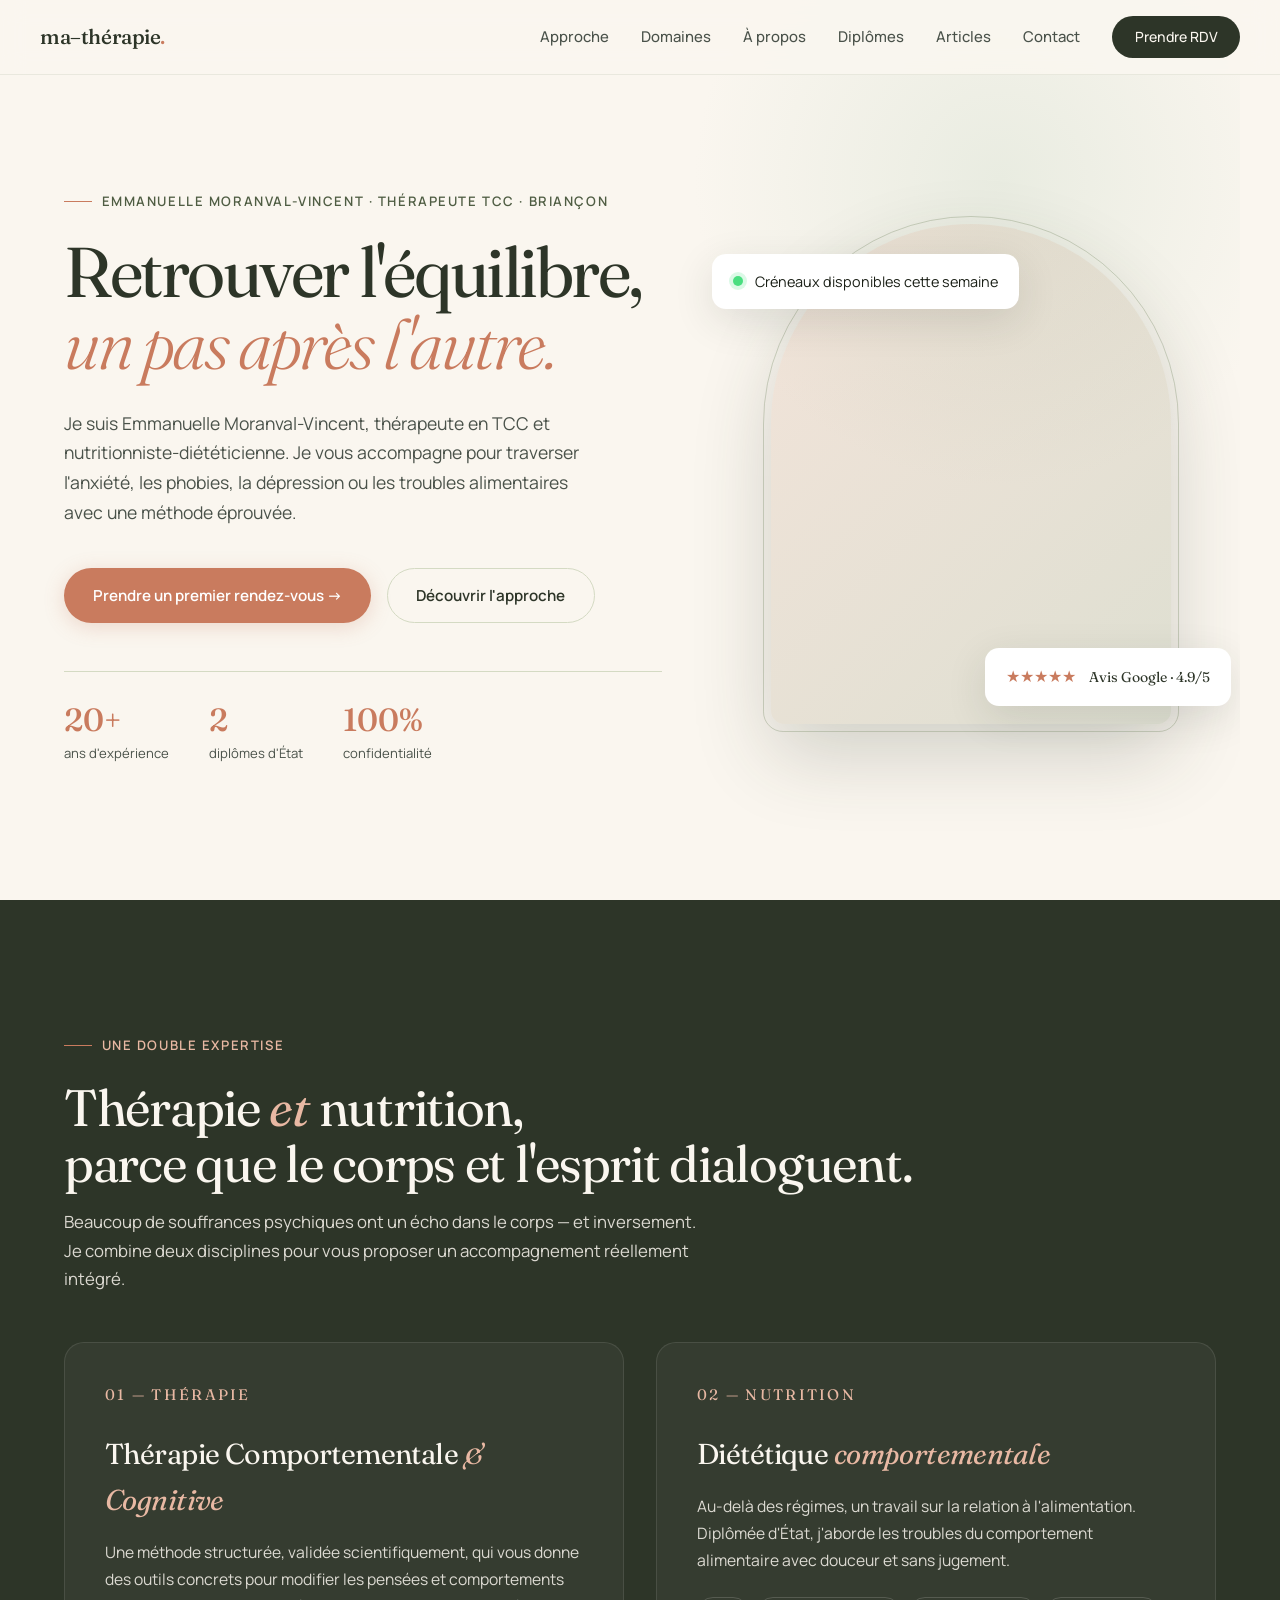
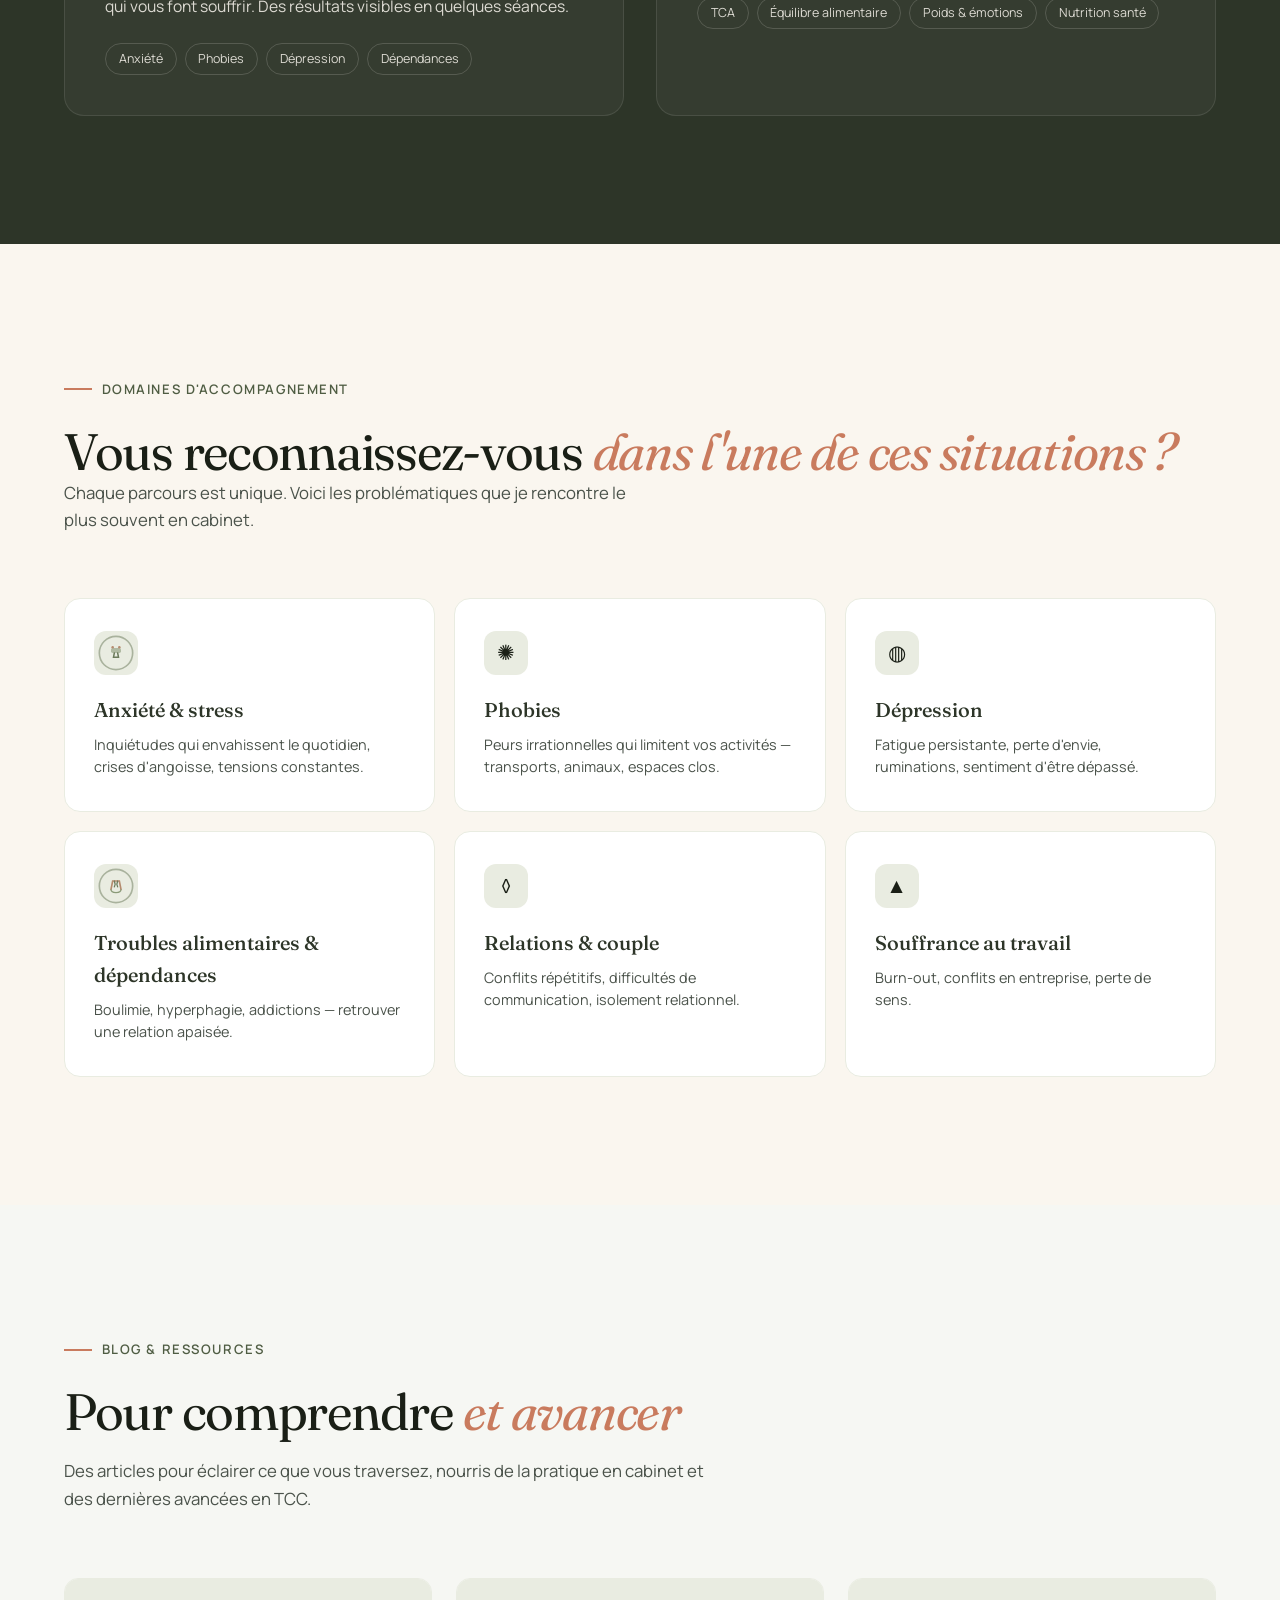
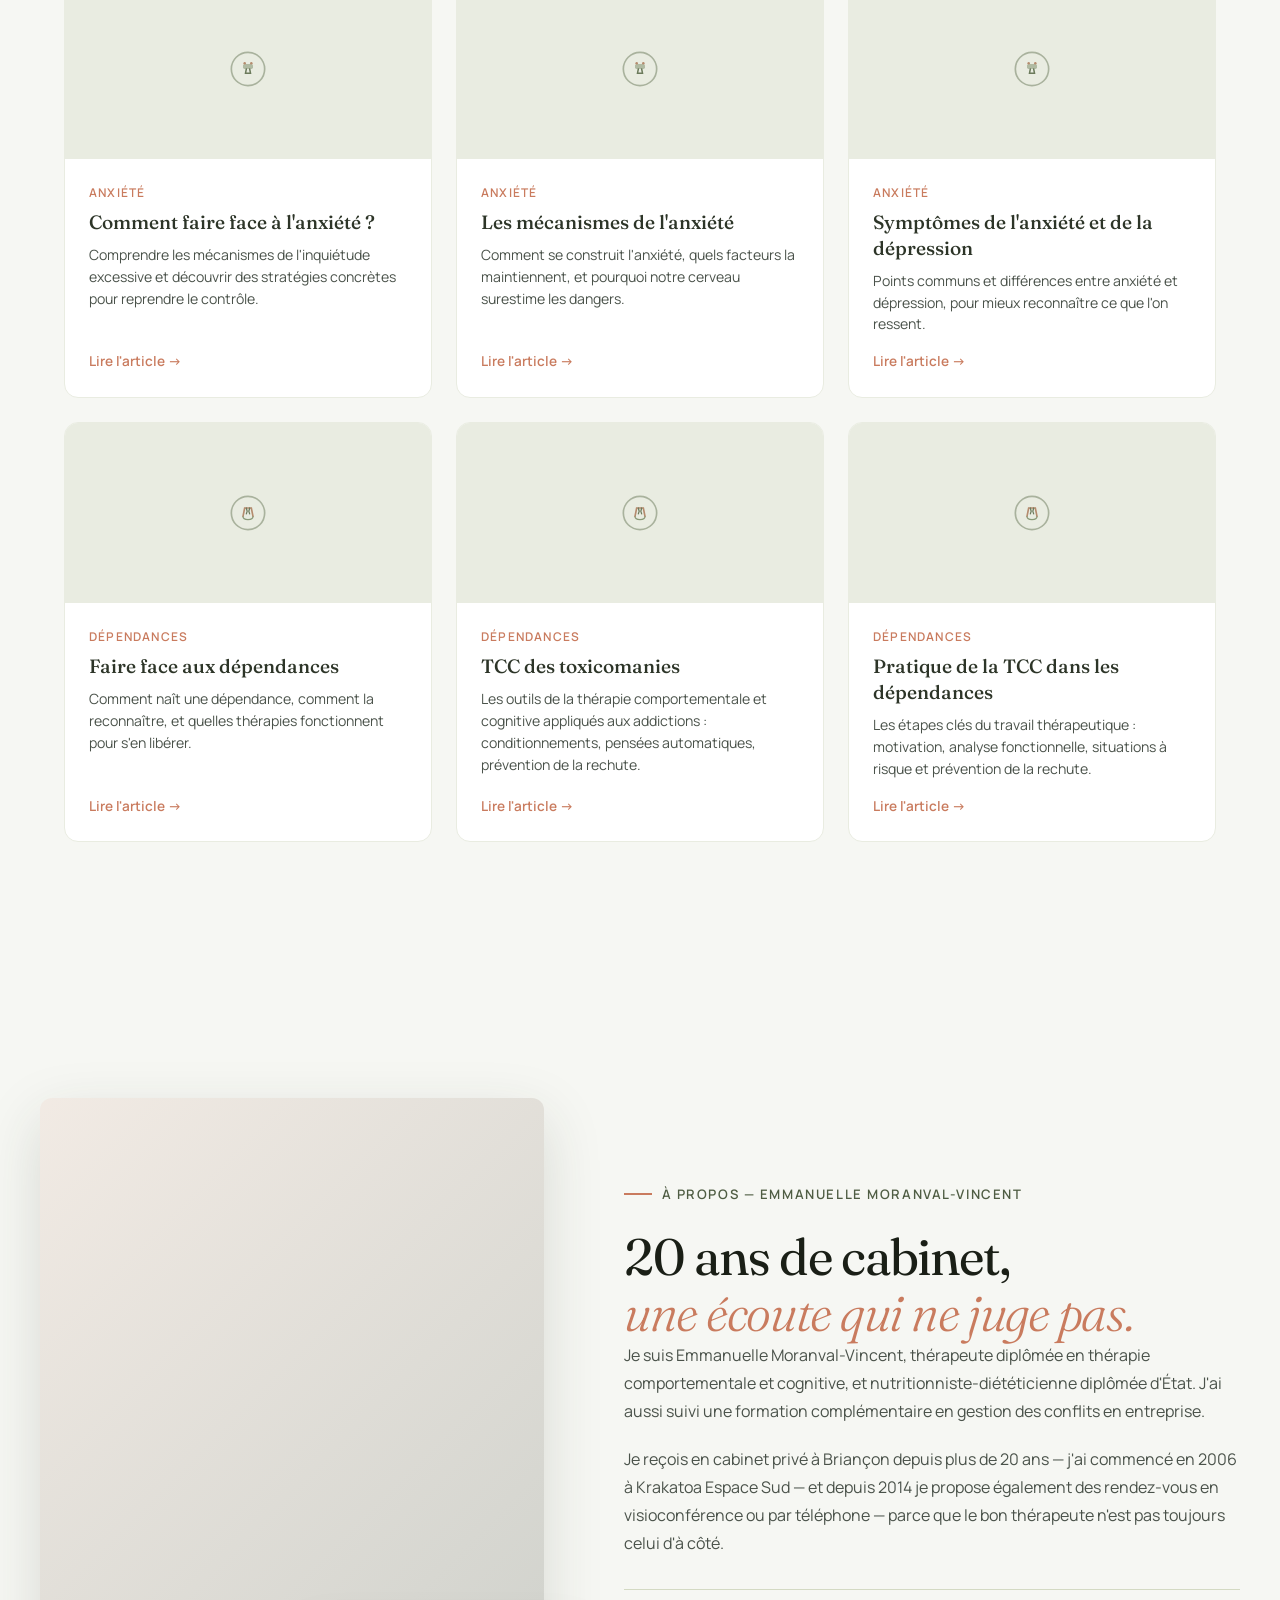
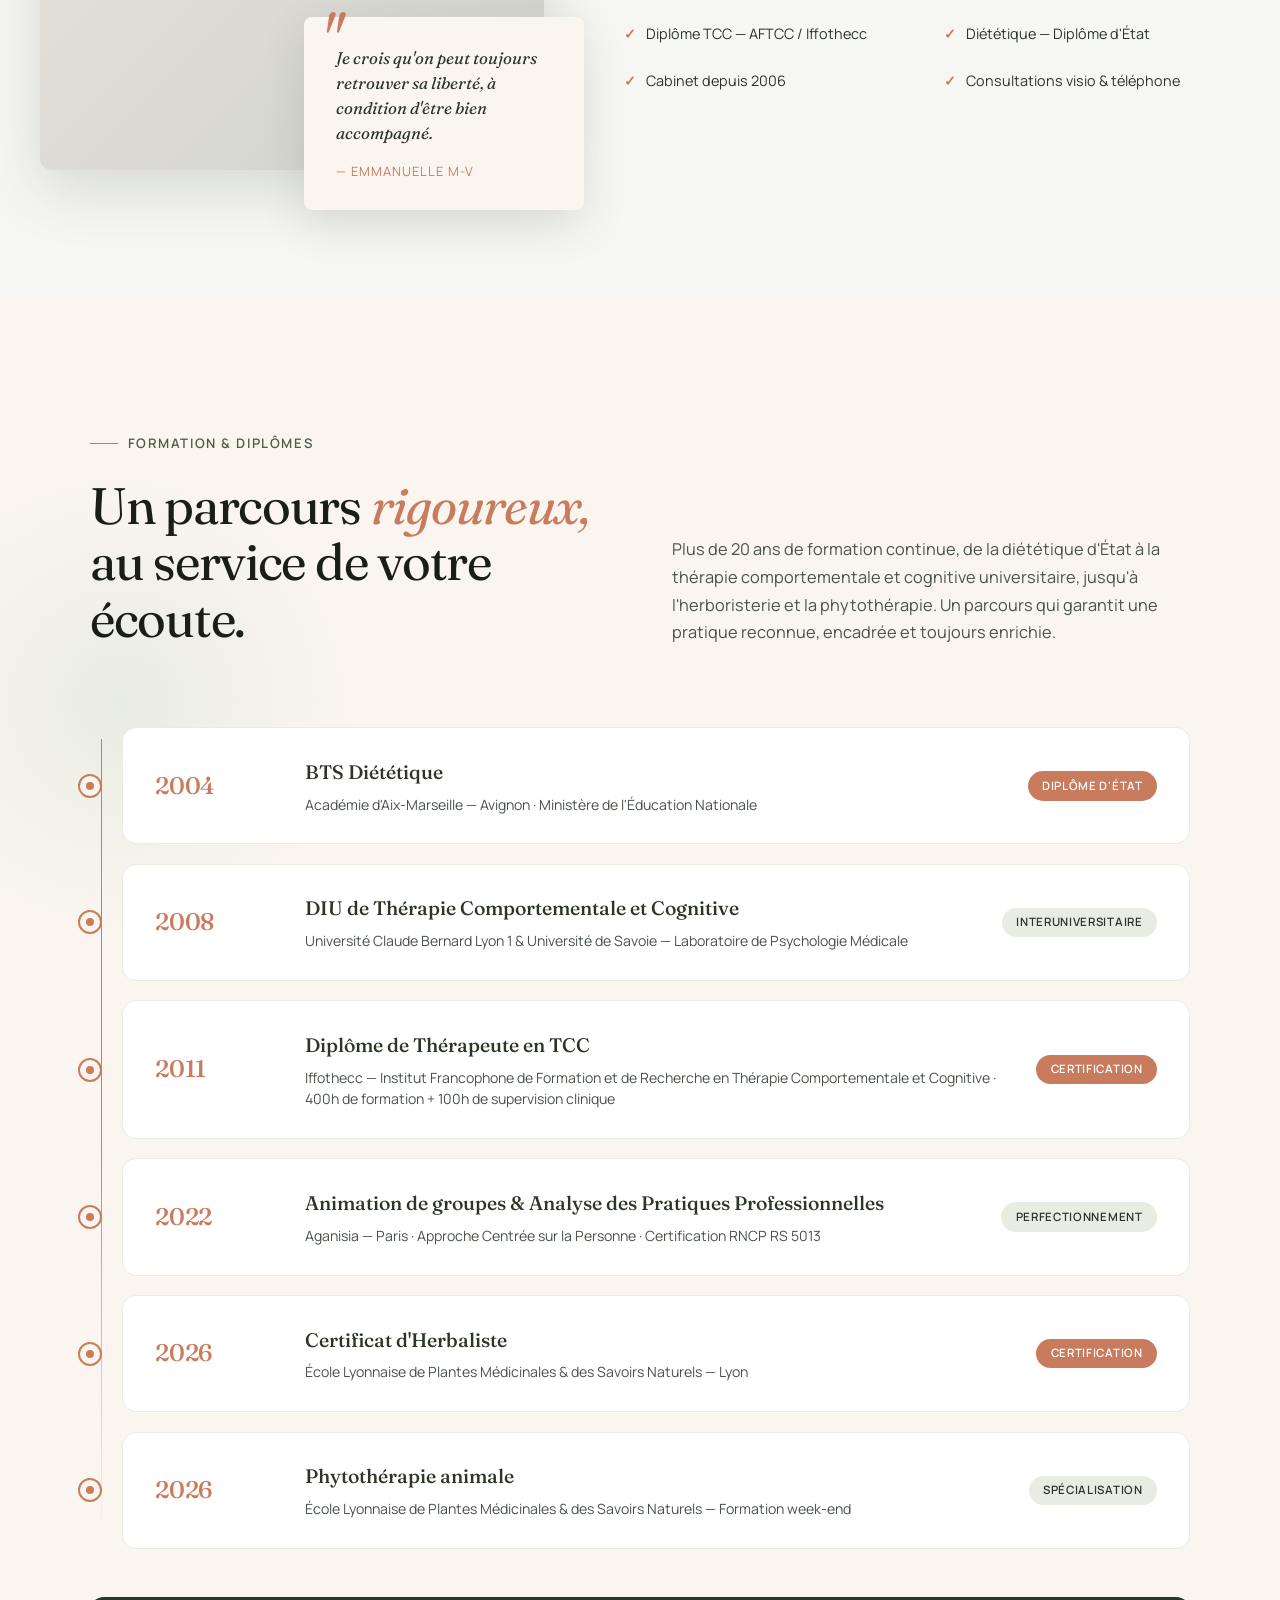
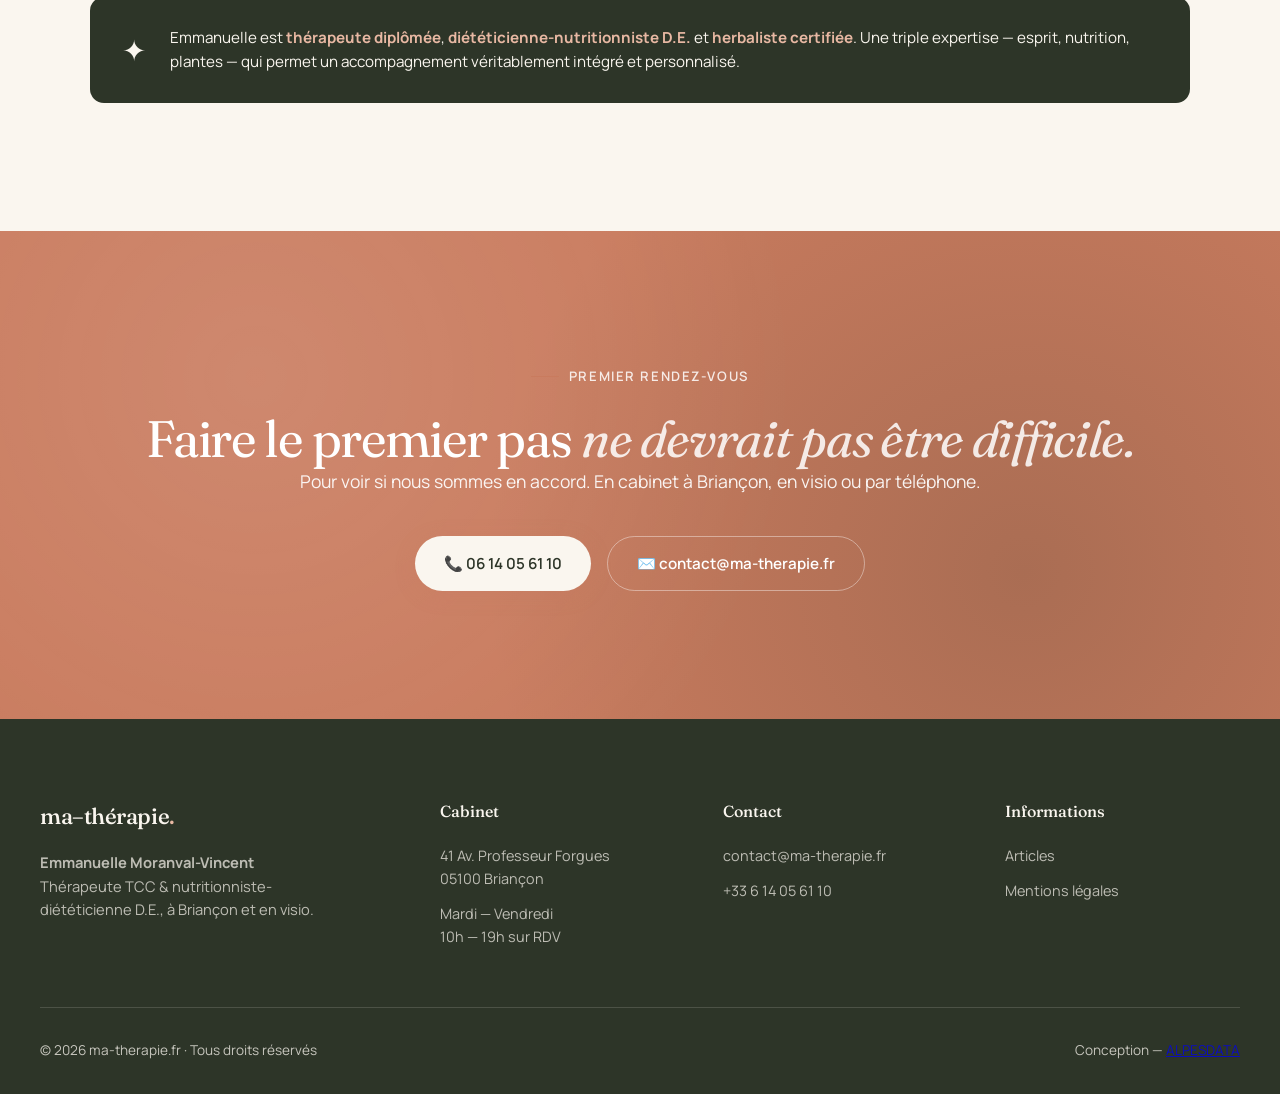
==== commit 4bd66ca6: "Fix : ; orphelin cassait :root et les variables CSS" ====
--- a/index.html
+++ b/index.html
@@ -43,10 +43,10 @@
   </script>
     <link rel="preconnect" href="https://fonts.googleapis.com">
     <link rel="preconnect" href="https://fonts.gstatic.com" crossorigin>
-    <link href="https://fonts.googleapis.com/css2?family=Fraunces:ital,opsz,wght@0,9..144,300;0,9..144,400;0,9..144,500;0,9..144,600;1,9..144,400&family=Manrope:wght@300;400;500;600;700&display=swap" rel="stylesheet">
+    <link rel="preload" href="https://fonts.googleapis.com/css2?family=Fraunces:ital,opsz,wght@0,9..144,300;0,9..144,400;0,9..144,500;0,9..144,600;1,9..144,400&family=Manrope:wght@300;400;500;600;700&display=swap" as="style" onload="this.onload=null;this.rel='stylesheet'">
+    <noscript><link rel="stylesheet" href="https://fonts.googleapis.com/css2?family=Fraunces:ital,opsz,wght@0,9..144,300;0,9..144,400;0,9..144,500;0,9..144,600;1,9..144,400&family=Manrope:wght@300;400;500;600;700&display=swap"></noscript>
     <style>
 /* === MA-THÉRAPIE.FR — Design System === */
-;
 
 :root {
   --sage-50: #f6f7f3;
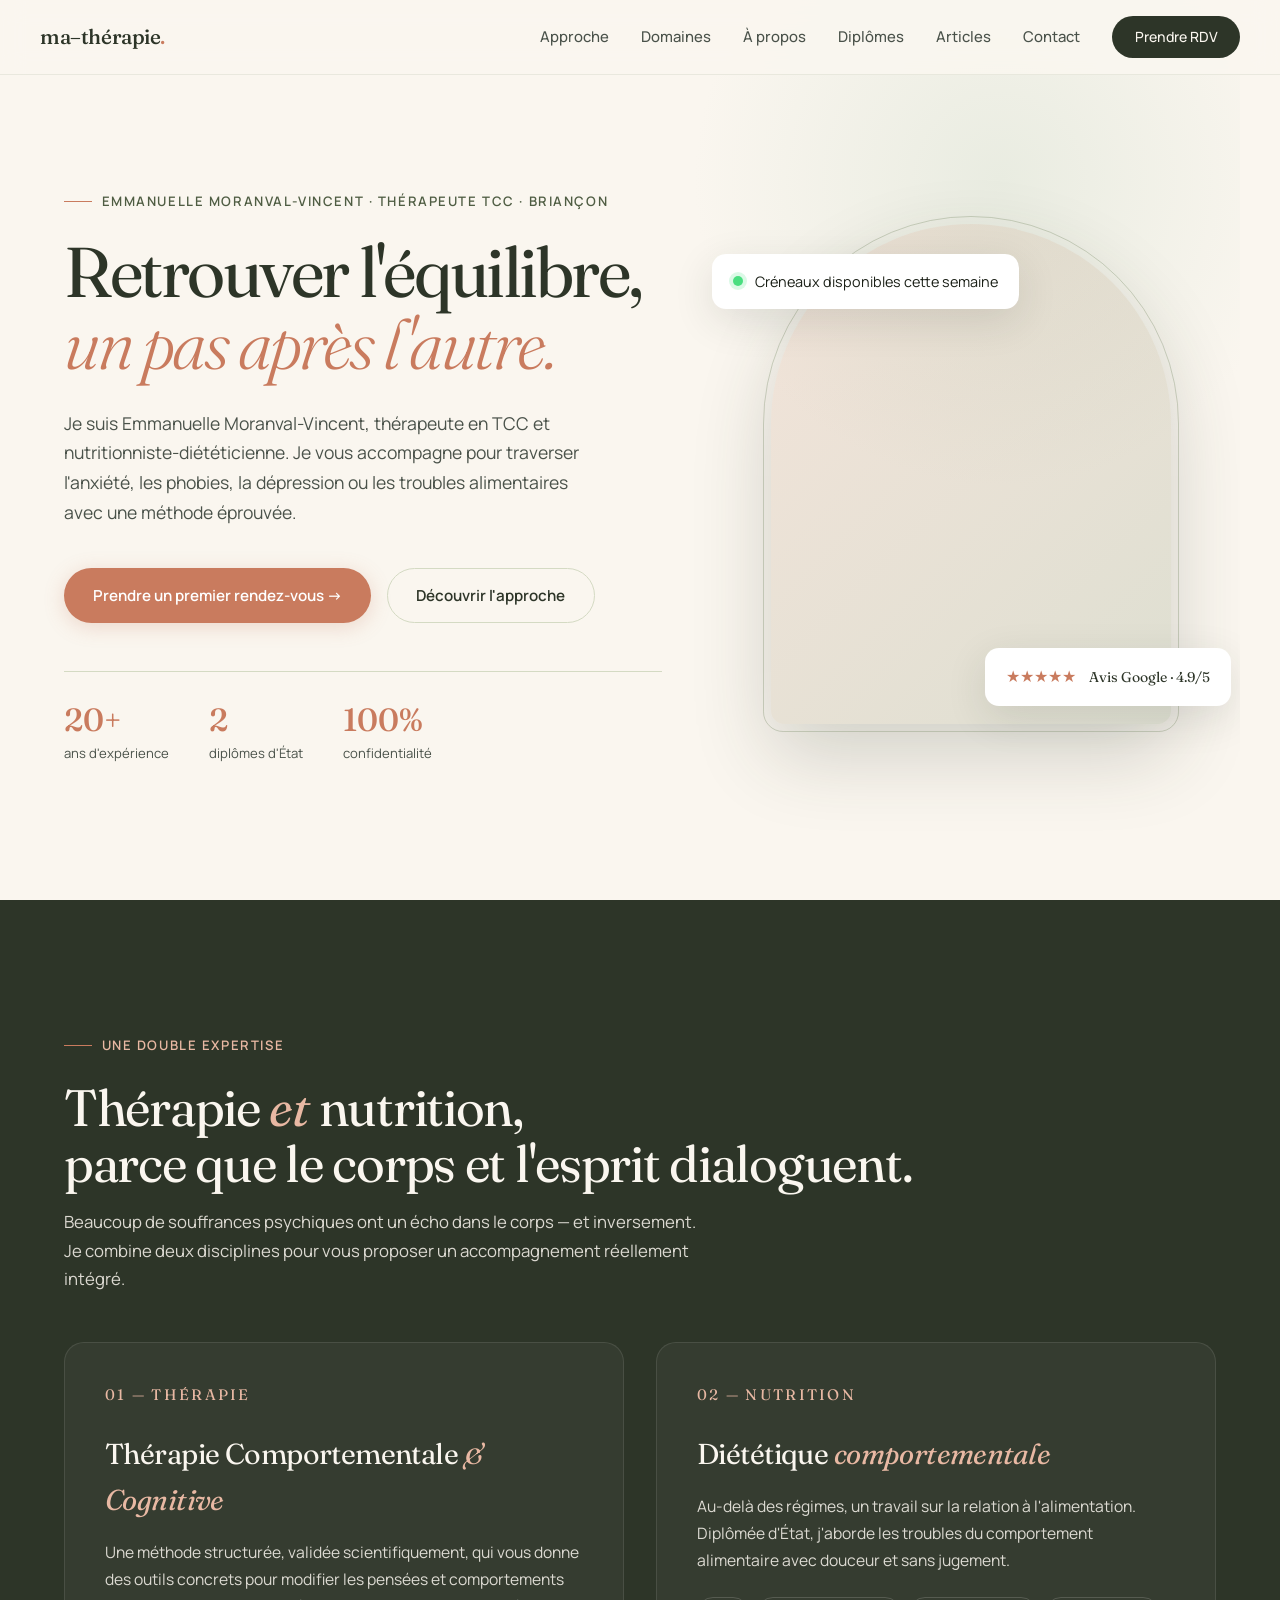
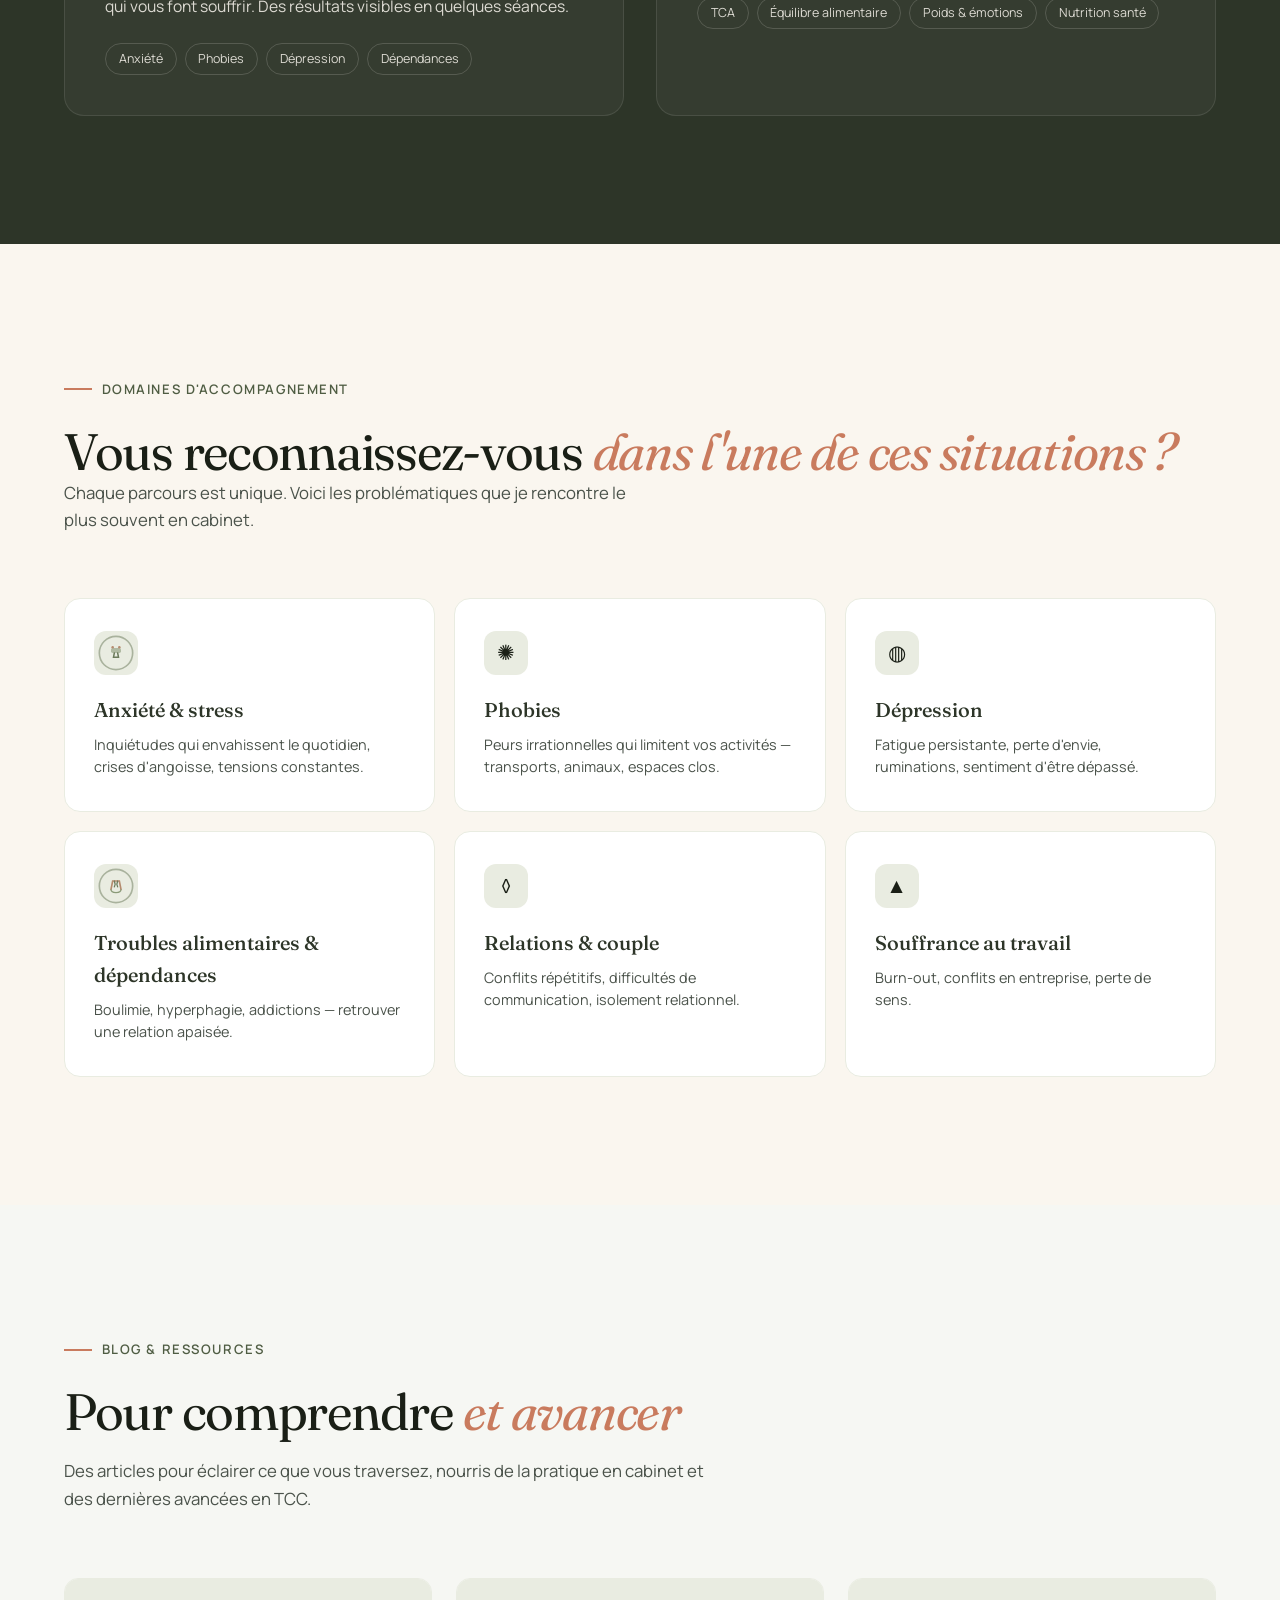
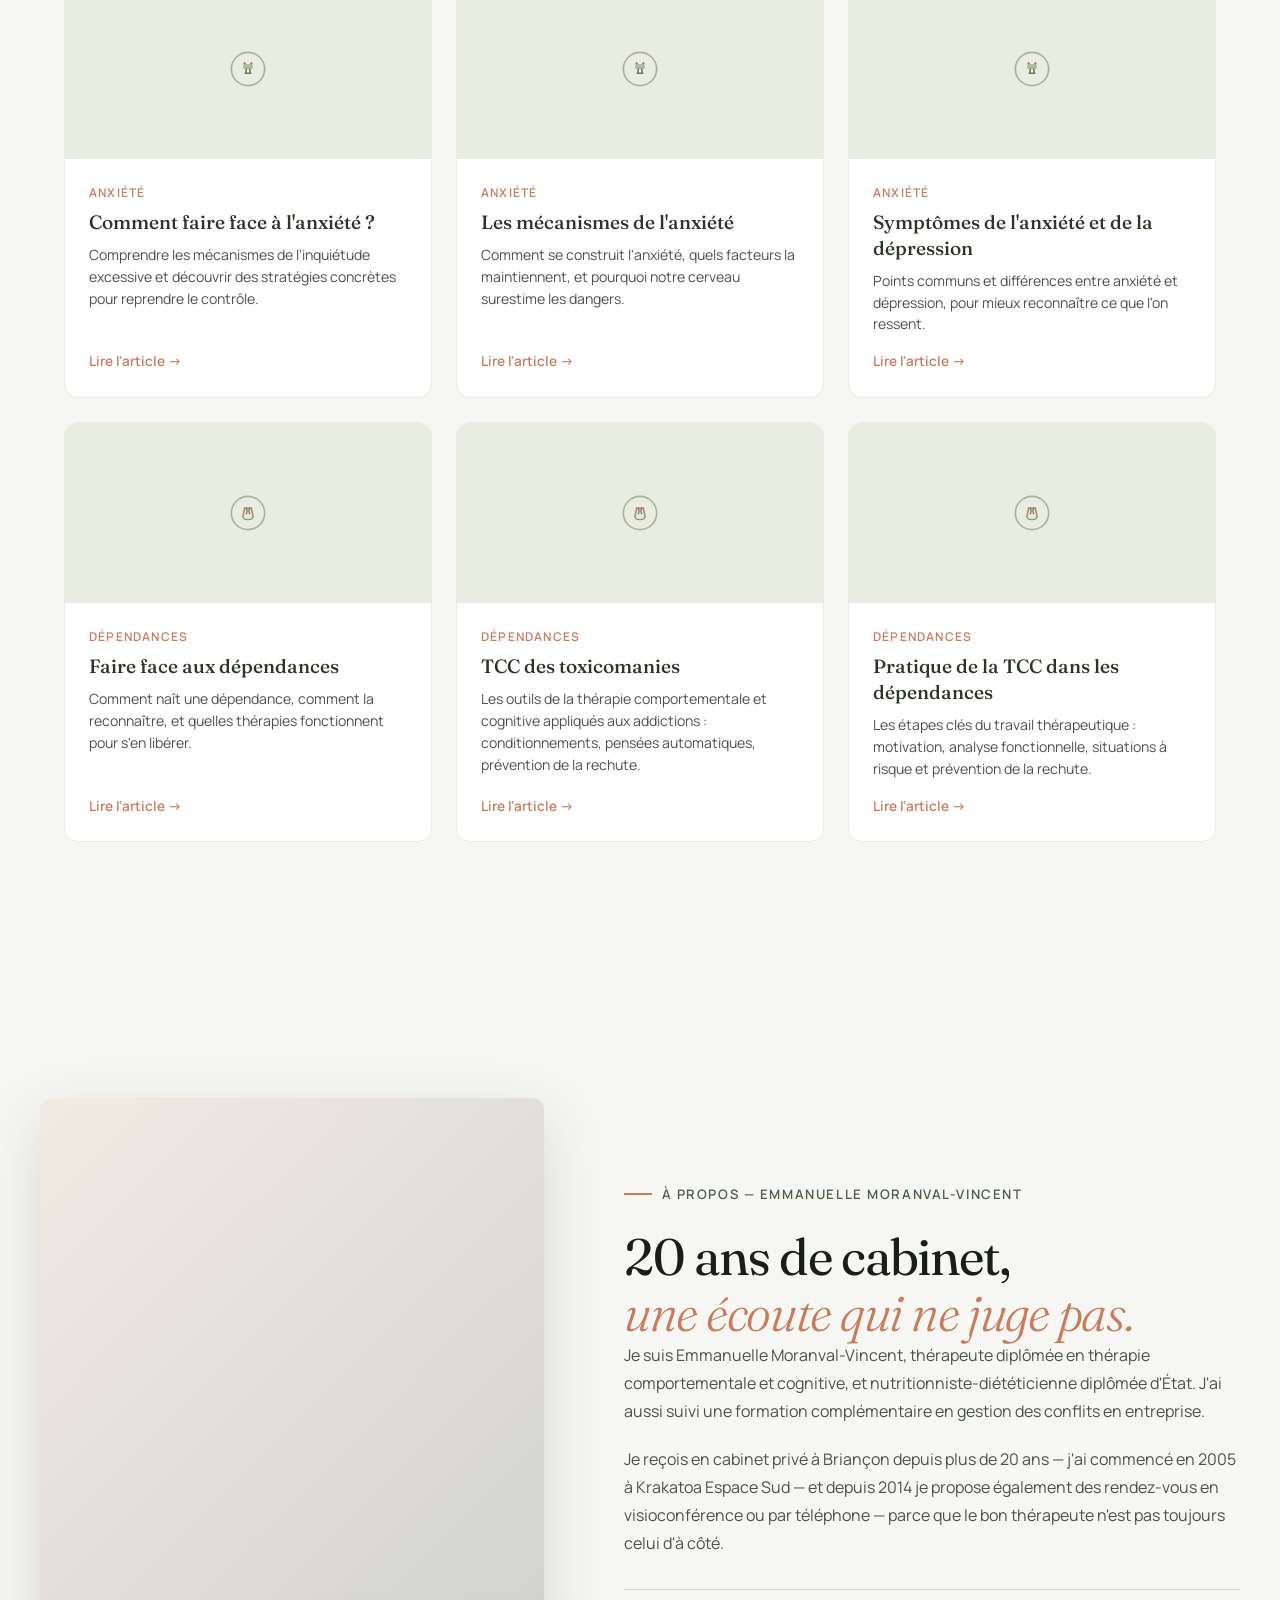
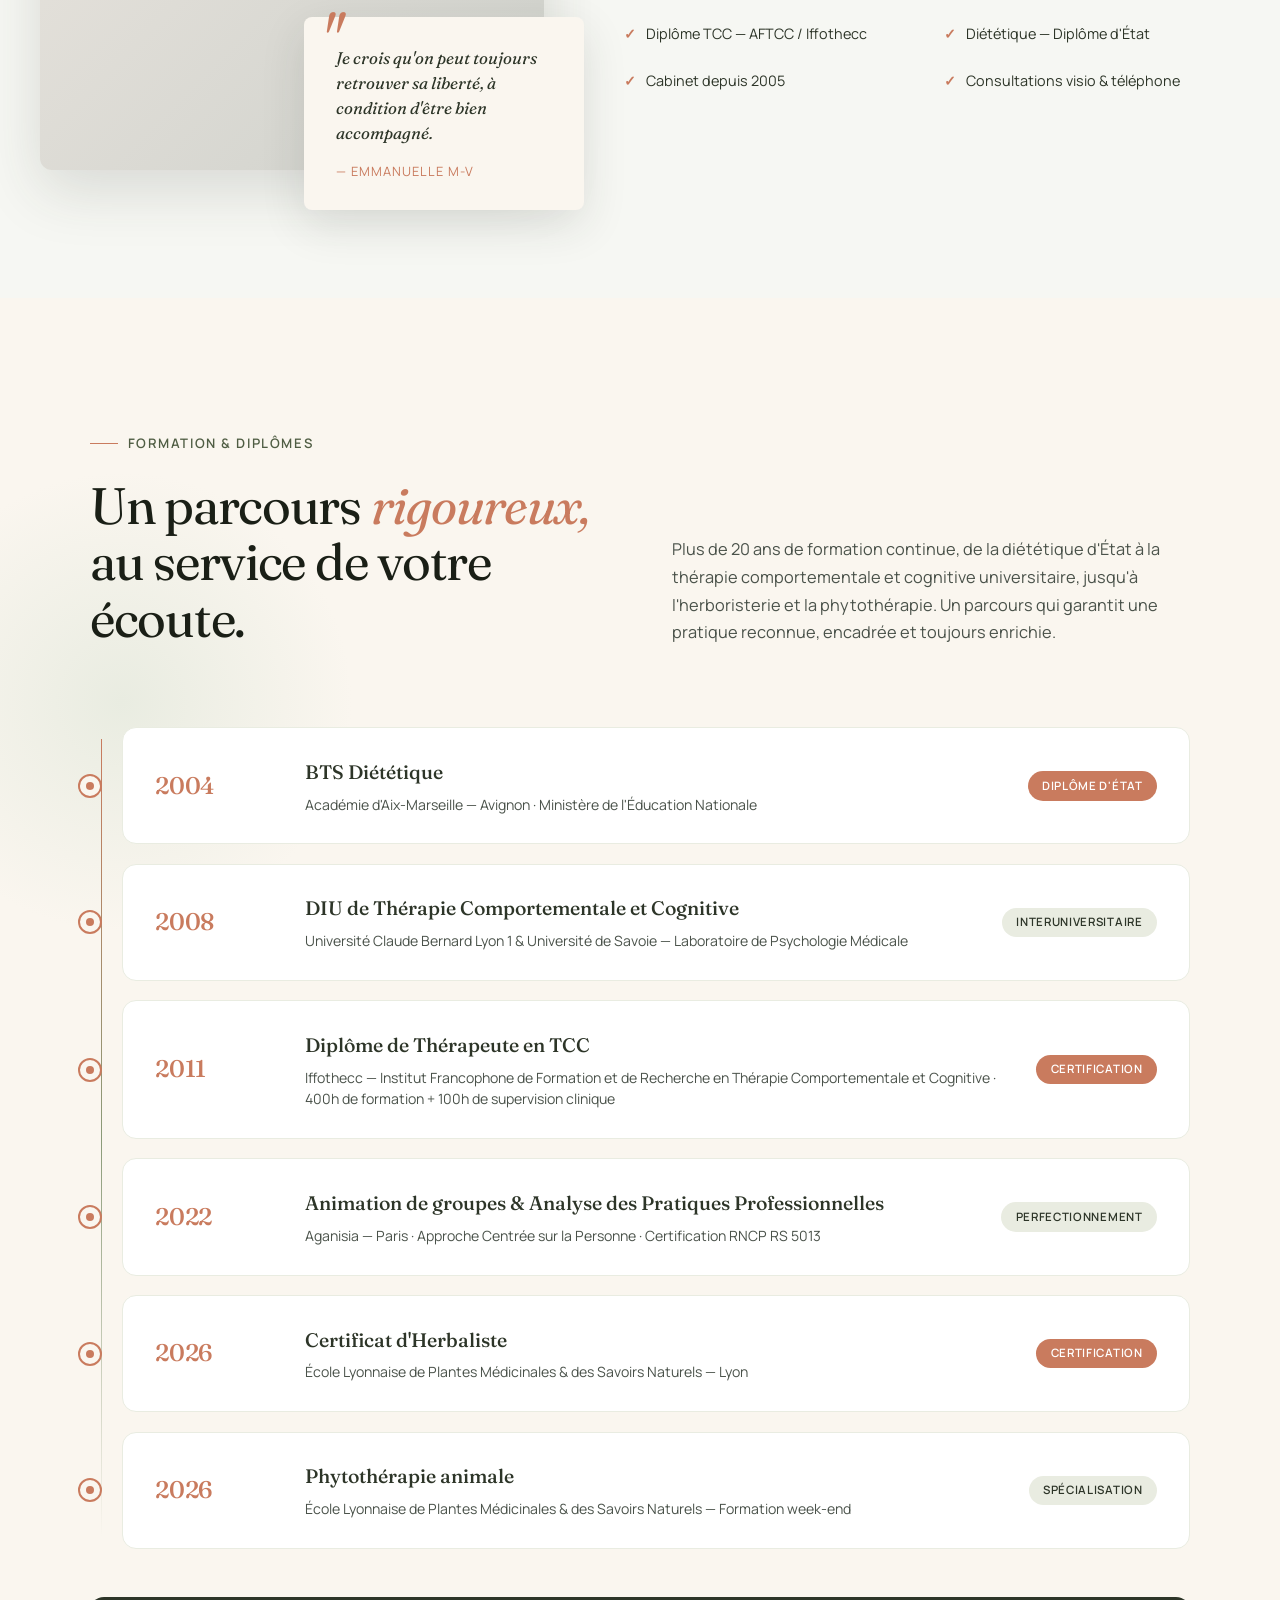
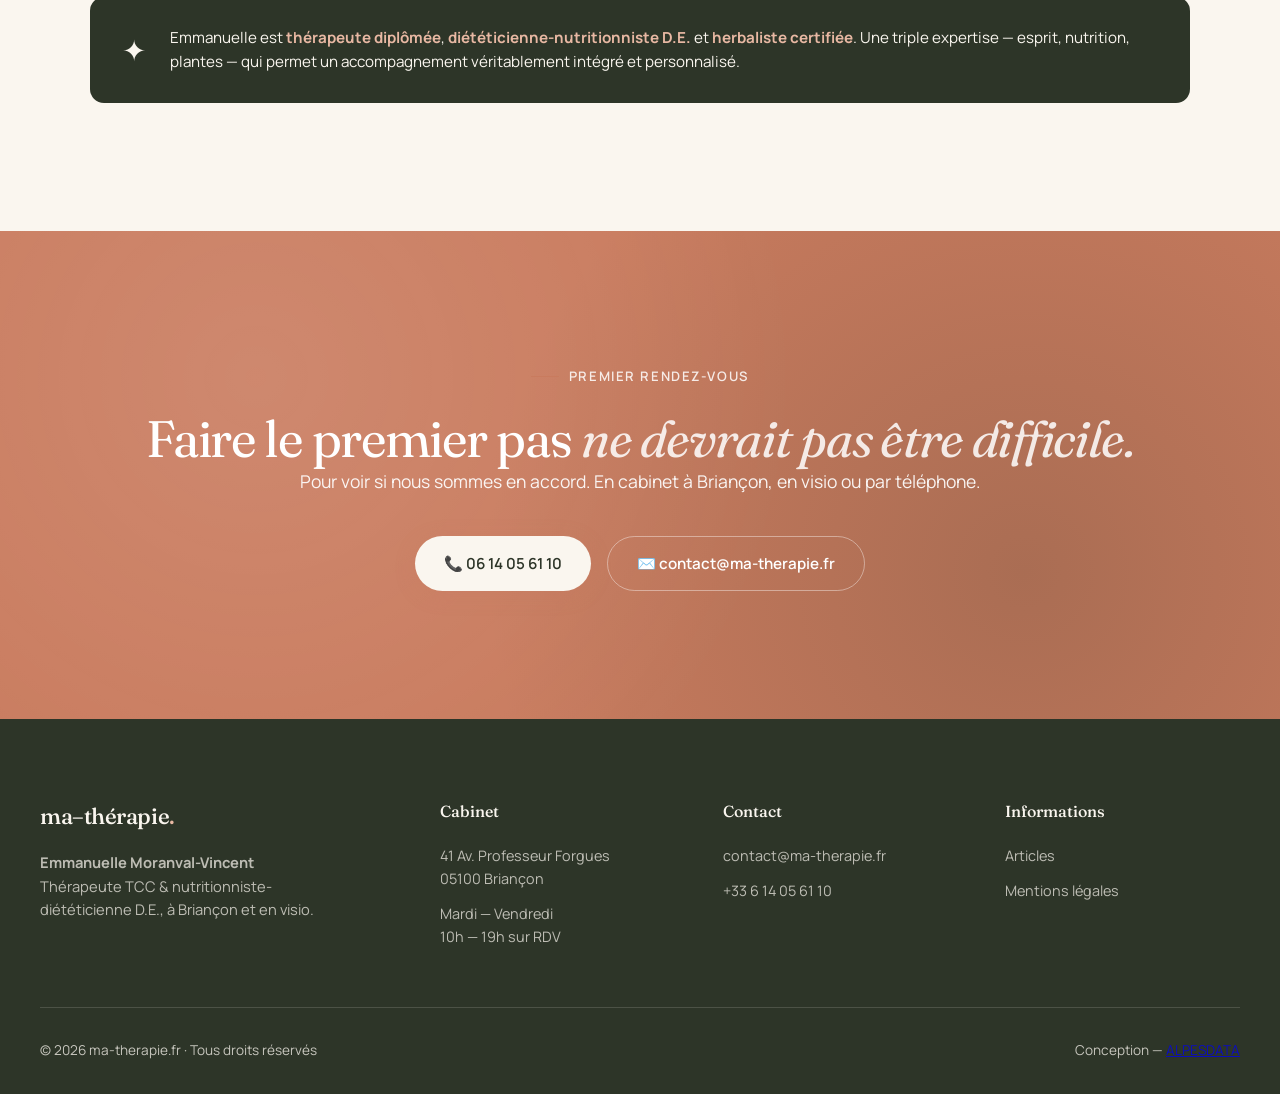
==== commit 311f38c5: "Correction : date d'installation du cabinet 2005 au lieu de 2006" ====
--- a/index.html
+++ b/index.html
@@ -4,6 +4,10 @@
 <meta charset="UTF-8">
 <meta name="viewport" content="width=device-width, initial-scale=1.0">
 <title>Emmanuelle Moranval-Vincent — Thérapeute TCC & Diététicienne à Briançon</title>
+    <link rel="icon" type="image/svg+xml" href="/favicon.svg">
+    <link rel="icon" type="image/png" sizes="32x32" href="/favicon-32.png">
+    <link rel="icon" type="image/png" sizes="16x16" href="/favicon-16.png">
+    <link rel="apple-touch-icon" href="/favicon-192.png">
 <meta name="description" content="Emmanuelle Moranval-Vincent, thérapeute TCC et nutritionniste-diététicienne D.E. à Briançon. Consultations en cabinet, visio ou téléphone. Anxiété, phobies, dépression, troubles alimentaires.">
 <meta property="og:type" content="website">
   <meta property="og:url" content="https://ma-therapie.fr/">
@@ -1066,12 +1070,12 @@
         Je suis Emmanuelle Moranval-Vincent, thérapeute diplômée en thérapie comportementale et cognitive, et nutritionniste-diététicienne diplômée d'État. J'ai aussi suivi une formation complémentaire en gestion des conflits en entreprise.
       </p>
       <p>
-        Je reçois en cabinet privé à Briançon depuis plus de 20 ans — j'ai commencé en 2006 à Krakatoa Espace Sud — et depuis 2014 je propose également des rendez-vous en visioconférence ou par téléphone — parce que le bon thérapeute n'est pas toujours celui d'à côté.
+        Je reçois en cabinet privé à Briançon depuis plus de 20 ans — j'ai commencé en 2005 à Krakatoa Espace Sud — et depuis 2014 je propose également des rendez-vous en visioconférence ou par téléphone — parce que le bon thérapeute n'est pas toujours celui d'à côté.
       </p>
       <div class="credentials">
         <div class="cred-item">Diplôme TCC — AFTCC / Iffothecc</div>
         <div class="cred-item">Diététique — Diplôme d'État</div>
-        <div class="cred-item">Cabinet depuis 2006</div>
+        <div class="cred-item">Cabinet depuis 2005</div>
         <div class="cred-item">Consultations visio & téléphone</div>
       </div>
     </div>
